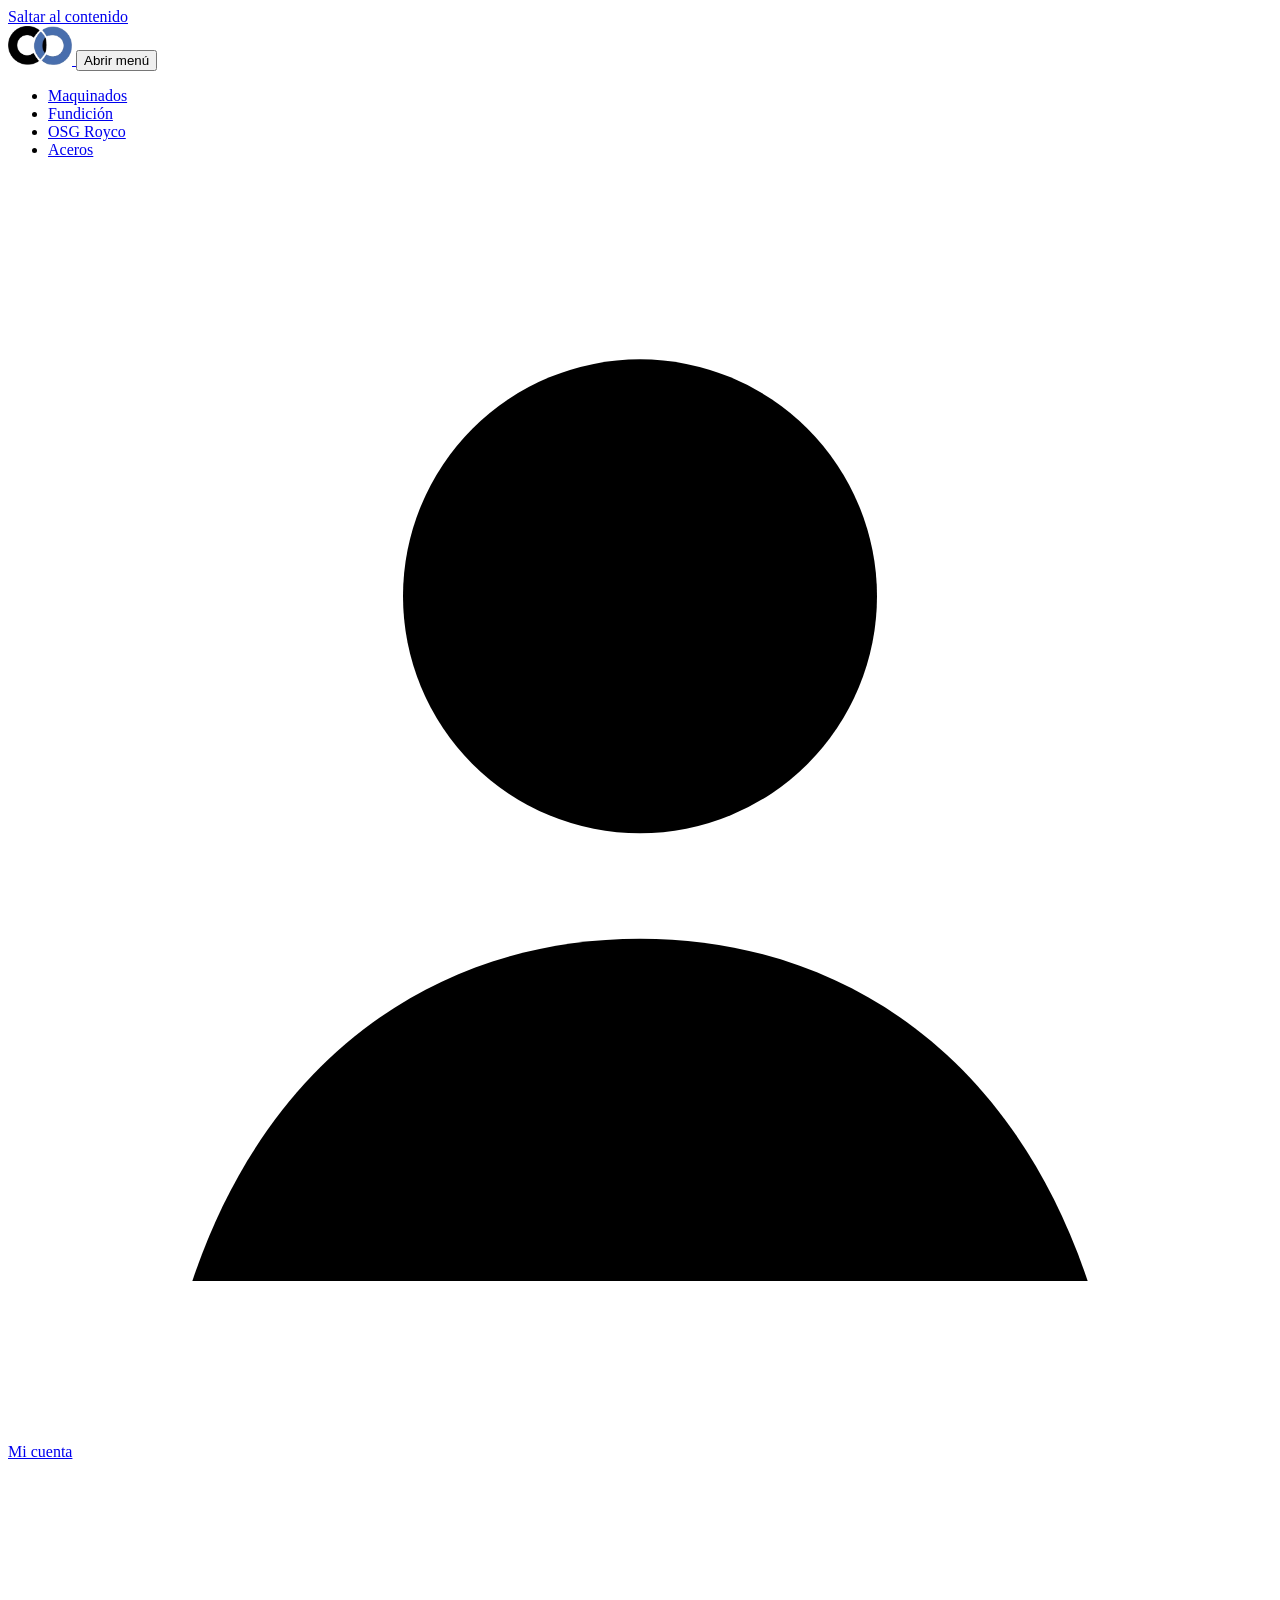
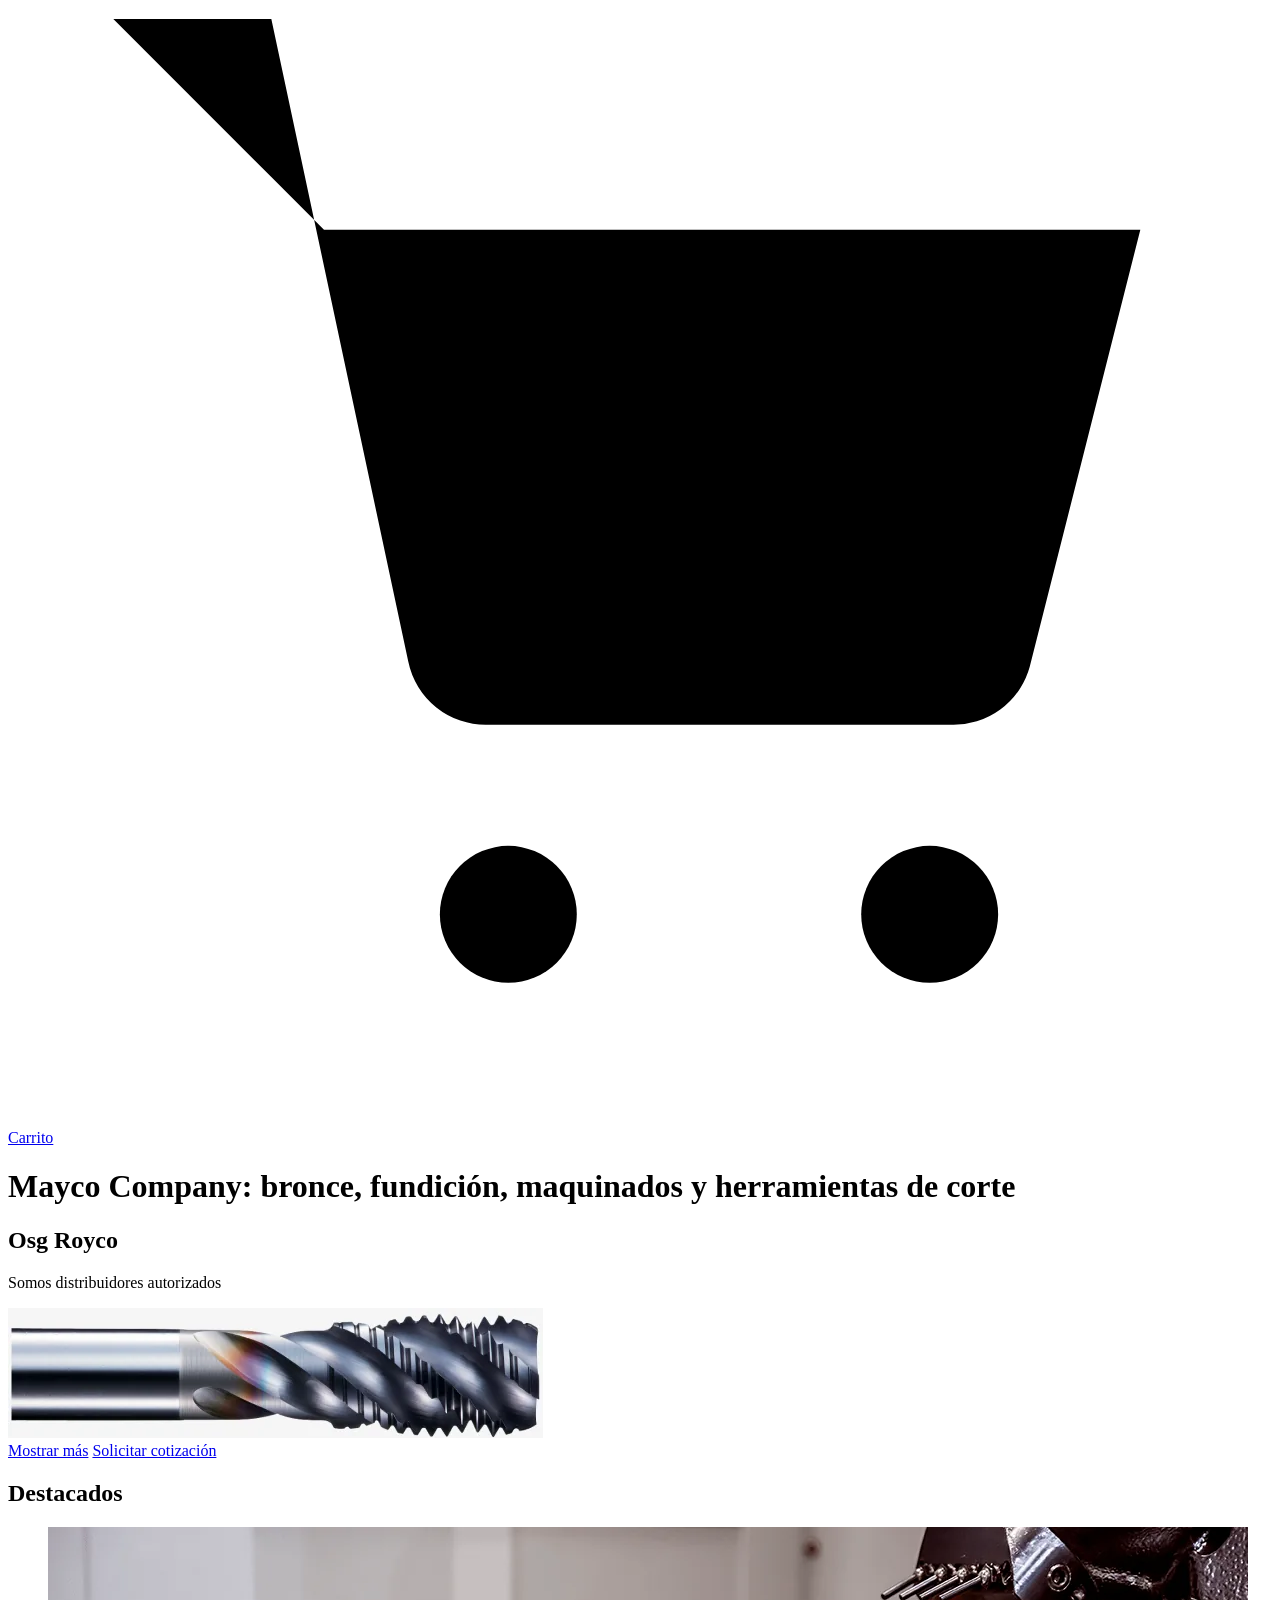
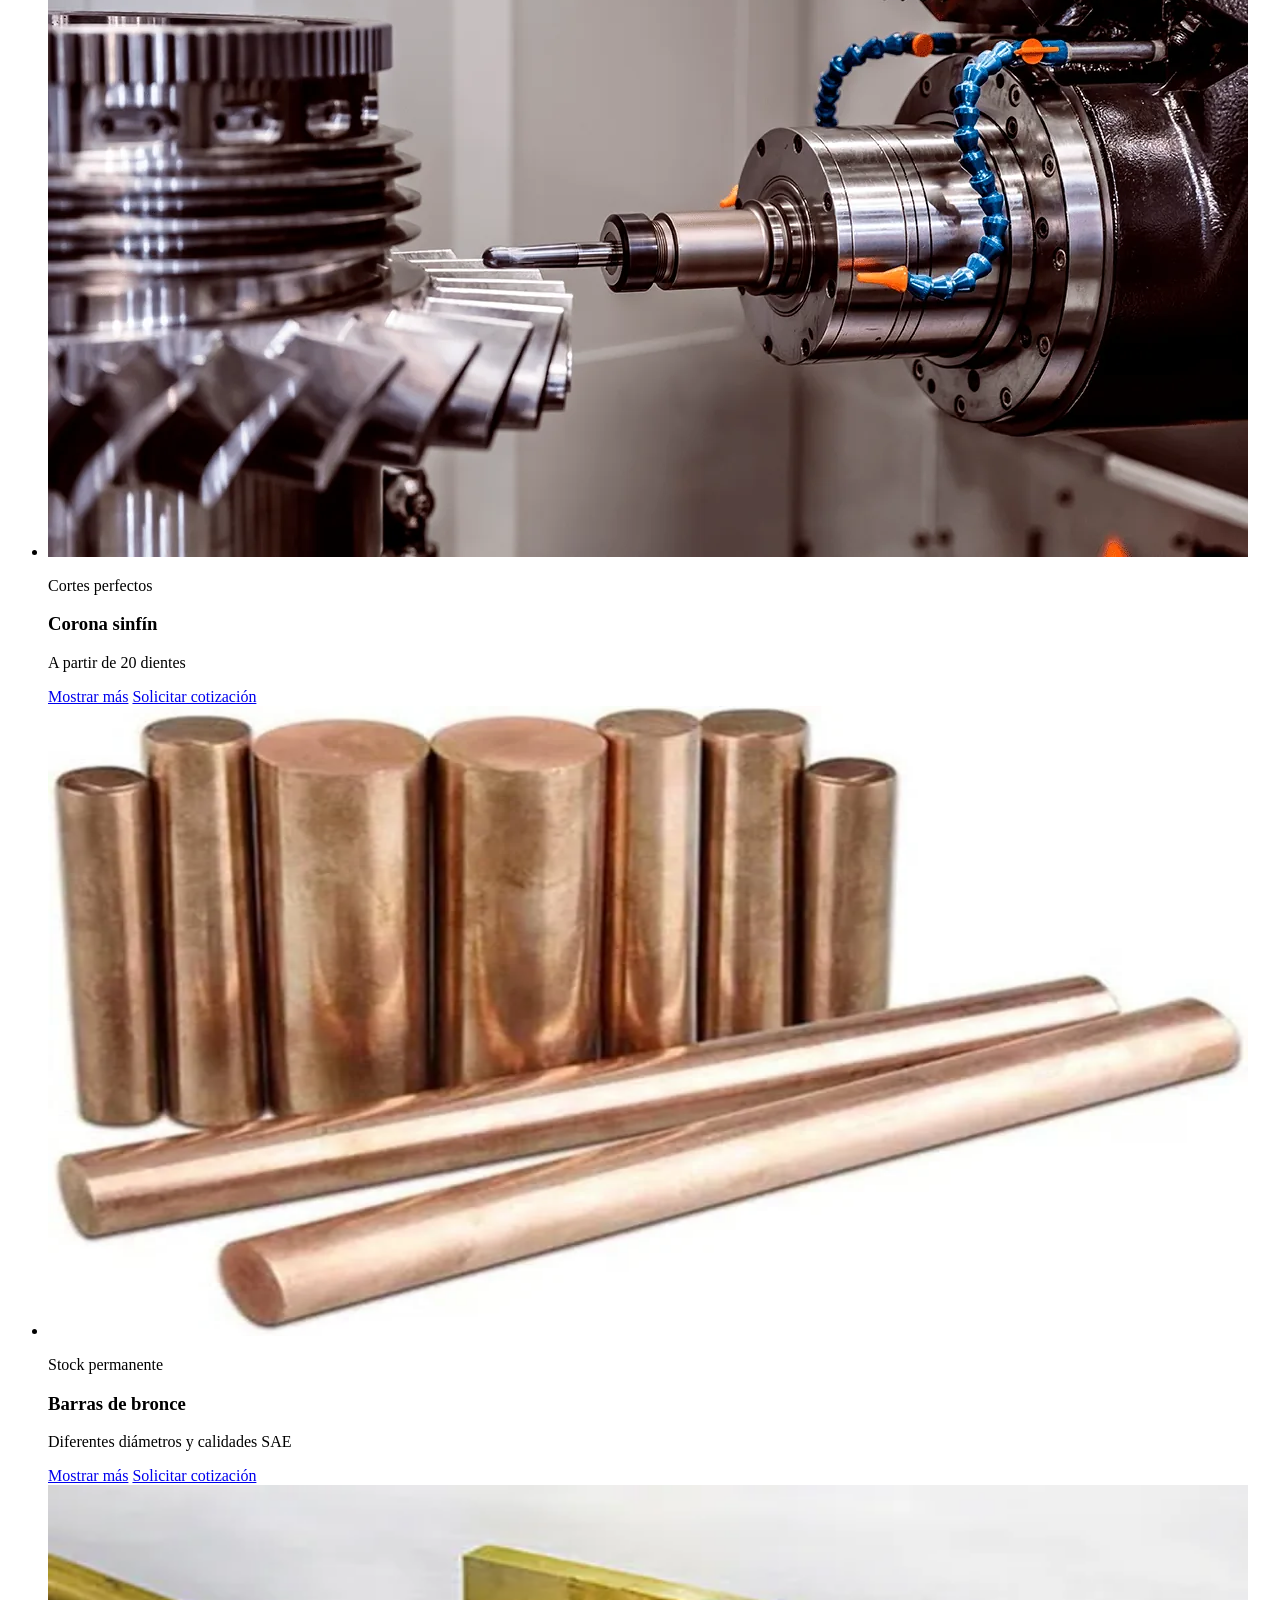
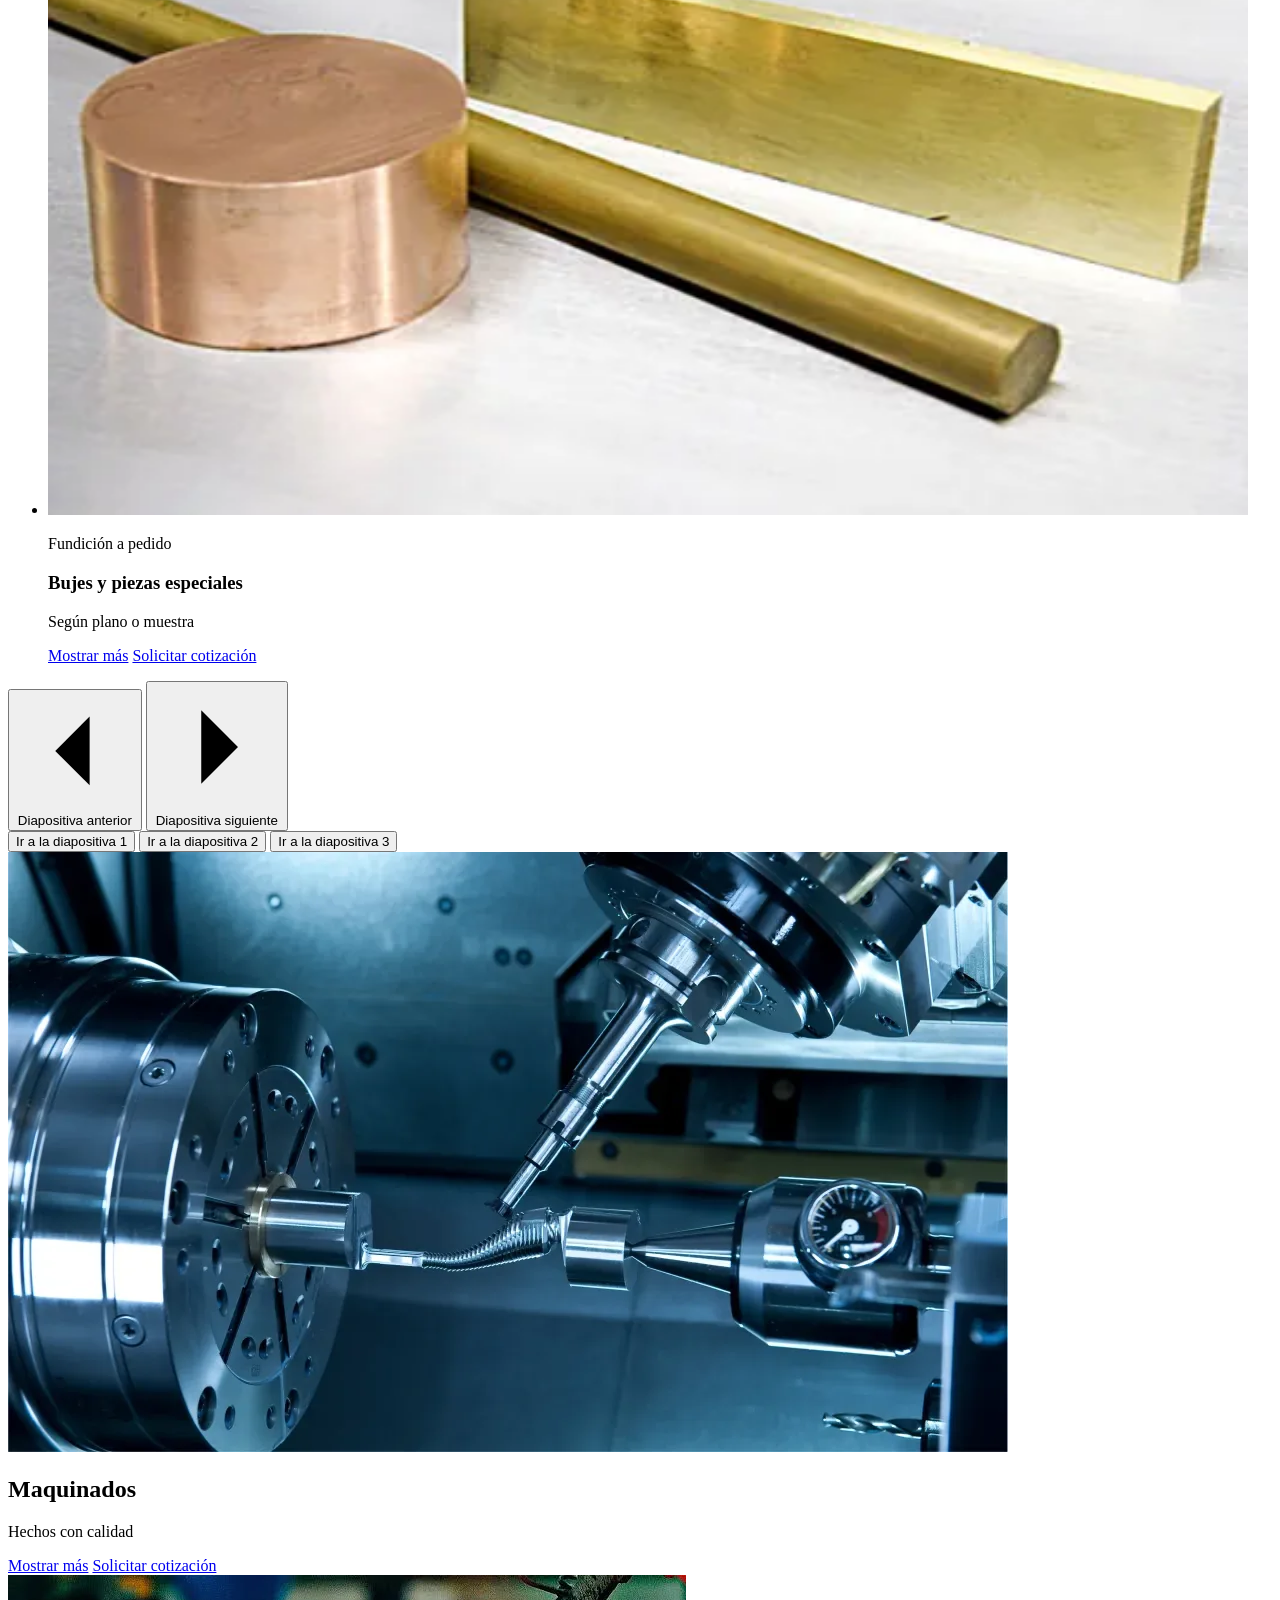
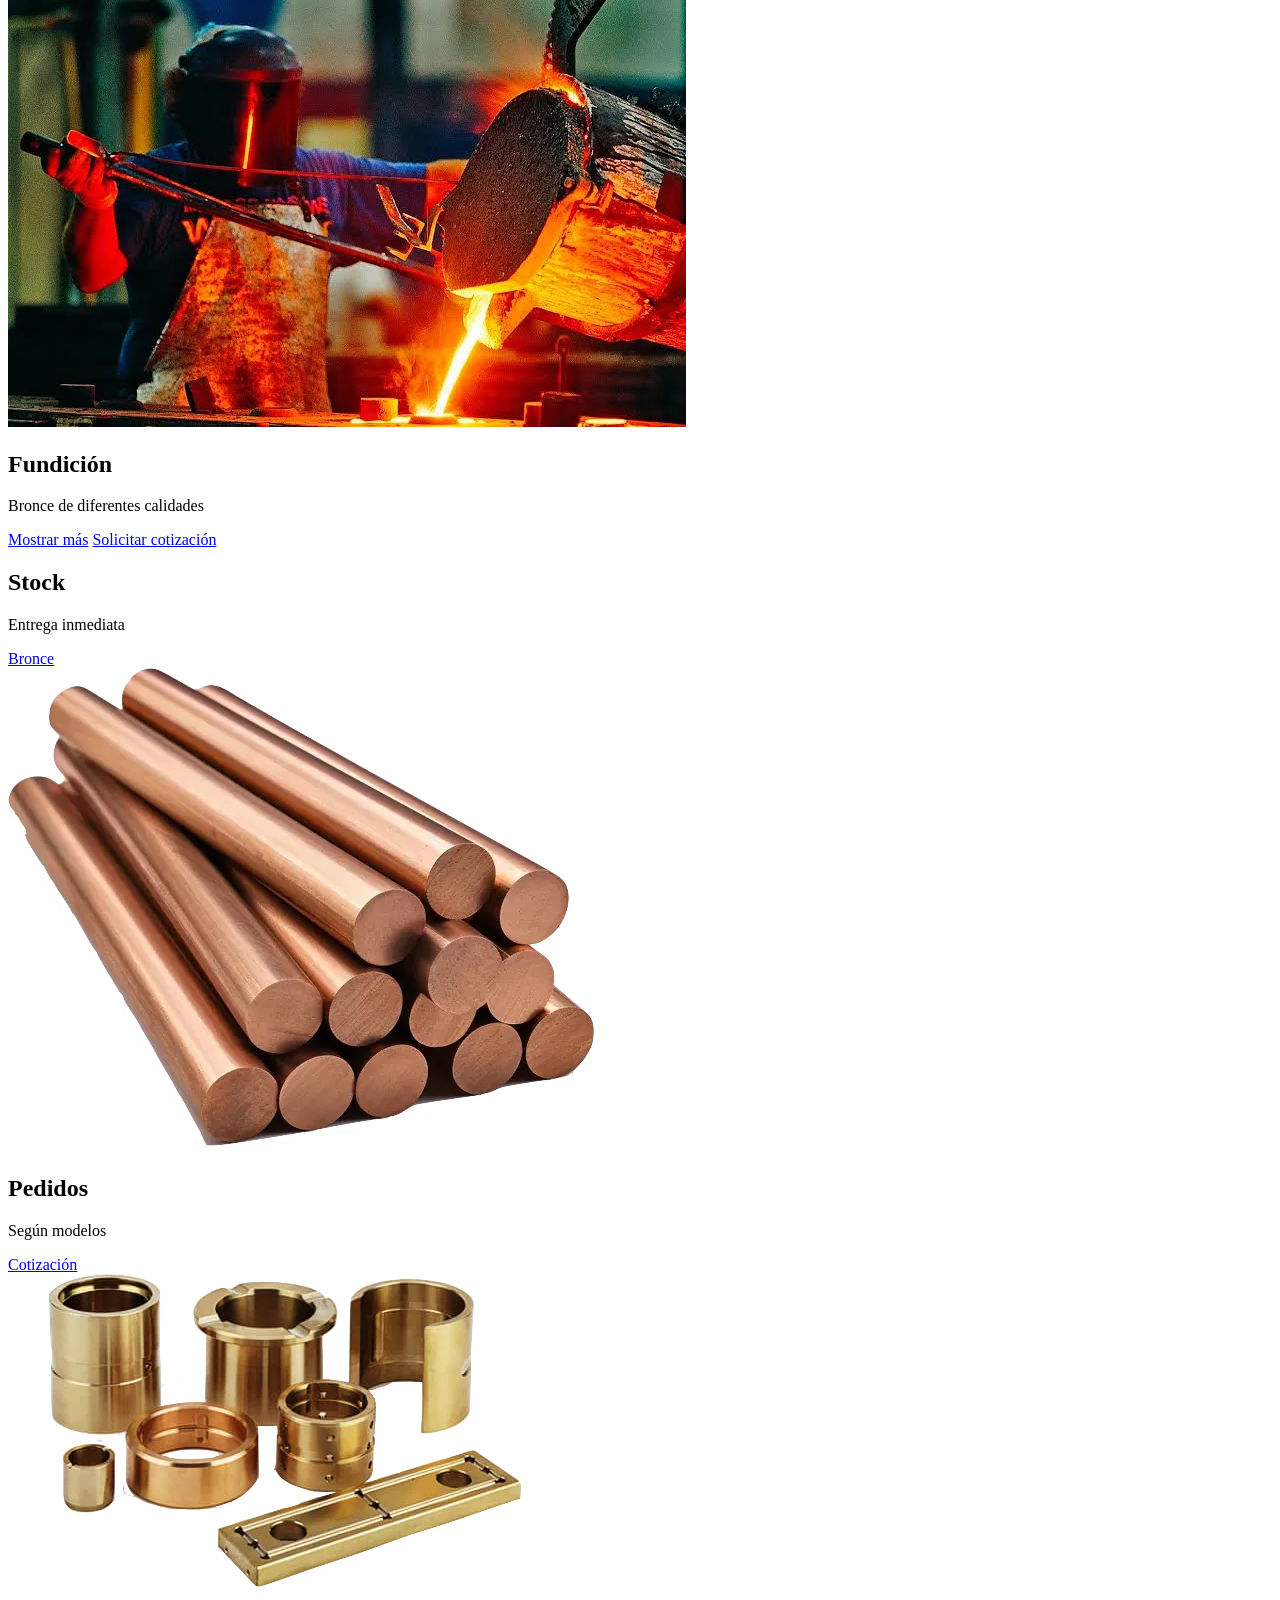
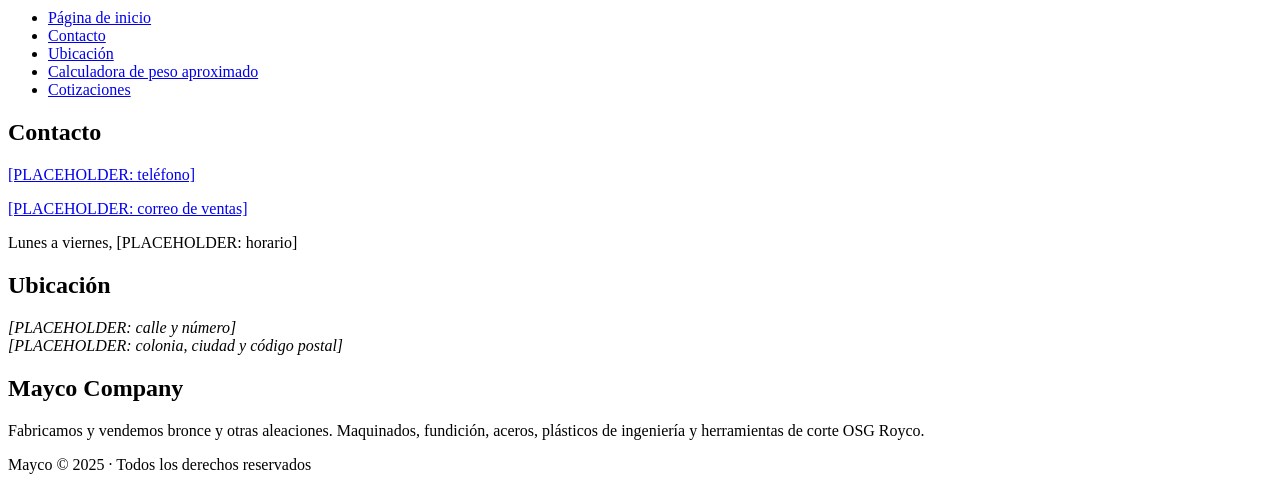
==== index.html @ c5e868a6 "estructura HTML de las 9 páginas e imágenes optimizadas" ====
<!DOCTYPE html>
<html lang="es">
<head>
  <meta charset="UTF-8">
  <meta name="viewport" content="width=device-width, initial-scale=1.0">
  <title>Inicio · Mayco Company</title>
  <meta name="description" content="Mayco Company: fabricación y venta de bronce, fundición, maquinados, aceros, plásticos de ingeniería y herramientas de corte OSG Royco.">
  <link rel="icon" href="assets/img/logo-co.webp" type="image/webp">
  <!-- Tipografías (propuesta D5, pendiente de aprobar): Kumbh Sans y Archivo -->
  <link rel="preconnect" href="https://fonts.googleapis.com">
  <link rel="preconnect" href="https://fonts.gstatic.com" crossorigin>
  <link rel="stylesheet" href="https://fonts.googleapis.com/css2?family=Archivo:wght@400;600;700&amp;family=Kumbh+Sans:wght@400;500;700&amp;display=swap">
  <!-- Estilos del proyecto, siempre en este orden -->
  <link rel="stylesheet" href="css/variables.css">
  <link rel="stylesheet" href="css/base.css">
  <link rel="stylesheet" href="css/layout.css">
  <link rel="stylesheet" href="css/components.css">
  <link rel="stylesheet" href="css/responsive.css">
</head>
<body class="page page--inicio">
  <a class="skip-link" href="#contenido">Saltar al contenido</a>

  <!-- IA: generado · Header común (igual en todas las páginas con navegación) -->
  <header class="site-header">
    <div class="site-header__inner container">
      <a class="site-header__logo" href="index.html">
        <img src="assets/img/logo-co.webp" alt="Mayco Company, ir al inicio" width="64" height="39">
      </a>

      <button class="site-header__toggle" type="button" aria-expanded="false" aria-controls="menu-principal">
        <span class="visually-hidden">Abrir menú</span>
        <span class="site-header__toggle-bar" aria-hidden="true"></span>
        <span class="site-header__toggle-bar" aria-hidden="true"></span>
        <span class="site-header__toggle-bar" aria-hidden="true"></span>
      </button>

      <nav class="site-nav" id="menu-principal" aria-label="Principal">
        <ul class="site-nav__list">
          <li class="site-nav__item"><a class="site-nav__link" href="pages/maquinados.html">Maquinados</a></li>
          <li class="site-nav__item"><a class="site-nav__link" href="pages/fundicion.html">Fundición</a></li>
          <li class="site-nav__item"><a class="site-nav__link" href="pages/osgRoyco.html">OSG Royco</a></li>
          <li class="site-nav__item"><a class="site-nav__link" href="pages/aceros.html">Aceros</a></li>
        </ul>
      </nav>

      <div class="site-header__actions">
        <a class="icon-link" href="pages/user.html">
          <svg class="icon" viewBox="0 0 24 24" aria-hidden="true" focusable="false"><circle cx="12" cy="8" r="4.5"/><path d="M3.5 21c1.4-4.2 4.6-6.5 8.5-6.5s7.1 2.3 8.5 6.5"/></svg>
          <span class="visually-hidden">Mi cuenta</span>
        </a>
        <a class="icon-link icon-link--cart" href="pages/carrito.html">
          <svg class="icon" viewBox="0 0 24 24" aria-hidden="true" focusable="false"><path d="M2 3h3l2.6 12.2a1.5 1.5 0 0 0 1.5 1.2h8.8a1.5 1.5 0 0 0 1.5-1.1L21.5 7H6"/><circle cx="9.5" cy="20" r="1.3"/><circle cx="17.5" cy="20" r="1.3"/></svg>
          <span class="visually-hidden">Carrito</span>
          <span class="cart-count" data-cart-count hidden>0</span>
        </a>
      </div>
    </div>
  </header>

  <main id="contenido">
    <h1 class="visually-hidden">Mayco Company: bronce, fundición, maquinados y herramientas de corte</h1>

    <!-- IA: generado · Sección 1: acceso directo a un producto (OSG Royco) -->
    <section class="hero hero--producto" aria-labelledby="osg-titulo">
      <div class="hero__content container">
        <h2 class="hero__title" id="osg-titulo">Osg Royco</h2>
        <p class="hero__subtitle">Somos distribuidores autorizados</p>
        <!-- PROVISIONAL: imagen recortada de la captura del diseño; sustituir por la foto original del machuelo -->
        <img class="hero__image" src="assets/img/PROVISIONAL-osg-machuelo-horizontal.webp" alt="Machuelo de carburo EXOCARB® VX de OSG" width="535" height="130">
        <div class="button-group">
          <a class="btn btn--secondary" href="pages/osgRoyco.html">Mostrar más</a>
          <a class="btn btn--primary" href="pages/producto.html?id=exocarb-vx">Solicitar cotización</a>
        </div>
      </div>
    </section>

    <!-- IA: generado · Sección 2: carrusel -->
    <section class="carousel" aria-roledescription="carrusel" aria-labelledby="carrusel-titulo">
      <h2 class="visually-hidden" id="carrusel-titulo">Destacados</h2>
      <div class="carousel__inner container">
        <ul class="carousel__track">
          <li class="carousel__slide is-active" aria-roledescription="diapositiva" aria-label="1 de 3">
            <article class="slide">
              <img class="slide__image" src="assets/img/carrusel-corona-sinfin.webp" alt="Corona sinfín maquinada en un centro CNC" width="1200" height="630" decoding="async">
              <div class="slide__content">
                <p class="slide__eyebrow">Cortes perfectos</p>
                <h3 class="slide__title">Corona sinfín</h3>
                <p class="slide__subtitle">A partir de 20 dientes</p>
                <div class="button-group">
                  <a class="btn btn--secondary" href="pages/maquinados.html">Mostrar más</a>
                  <a class="btn btn--primary" href="pages/cotizacion.html">Solicitar cotización</a>
                </div>
              </div>
            </article>
          </li>
          <li class="carousel__slide" aria-roledescription="diapositiva" aria-label="2 de 3">
            <article class="slide">
              <img class="slide__image" src="assets/img/bronce-barras-redondas.webp" alt="Barras redondas de bronce de distintos diámetros" width="1200" height="630" loading="lazy" decoding="async">
              <div class="slide__content">
                <p class="slide__eyebrow">Stock permanente</p>
                <h3 class="slide__title">Barras de bronce</h3>
                <p class="slide__subtitle">Diferentes diámetros y calidades SAE</p>
                <div class="button-group">
                  <a class="btn btn--secondary" href="pages/fundicion.html#calidades">Mostrar más</a>
                  <a class="btn btn--primary" href="pages/cotizacion.html">Solicitar cotización</a>
                </div>
              </div>
            </article>
          </li>
          <li class="carousel__slide" aria-roledescription="diapositiva" aria-label="3 de 3">
            <article class="slide">
              <img class="slide__image" src="assets/img/bronce-barra-y-placa.webp" alt="Barra redonda y placa de bronce" width="1200" height="630" loading="lazy" decoding="async">
              <div class="slide__content">
                <p class="slide__eyebrow">Fundición a pedido</p>
                <h3 class="slide__title">Bujes y piezas especiales</h3>
                <p class="slide__subtitle">Según plano o muestra</p>
                <div class="button-group">
                  <a class="btn btn--secondary" href="pages/fundicion.html">Mostrar más</a>
                  <a class="btn btn--primary" href="pages/cotizacion.html">Solicitar cotización</a>
                </div>
              </div>
            </article>
          </li>
        </ul>
        <button class="carousel__arrow carousel__arrow--prev" type="button">
          <svg class="icon" viewBox="0 0 24 24" aria-hidden="true" focusable="false"><path d="m15 5-7 7 7 7"/></svg>
          <span class="visually-hidden">Diapositiva anterior</span>
        </button>
        <button class="carousel__arrow carousel__arrow--next" type="button">
          <svg class="icon" viewBox="0 0 24 24" aria-hidden="true" focusable="false"><path d="m9 5 7 7-7 7"/></svg>
          <span class="visually-hidden">Diapositiva siguiente</span>
        </button>
        <div class="carousel__dots" role="group" aria-label="Elegir diapositiva">
          <button class="carousel__dot" type="button" aria-current="true"><span class="visually-hidden">Ir a la diapositiva 1</span></button>
          <button class="carousel__dot" type="button"><span class="visually-hidden">Ir a la diapositiva 2</span></button>
          <button class="carousel__dot" type="button"><span class="visually-hidden">Ir a la diapositiva 3</span></button>
        </div>
      </div>
    </section>

    <!-- IA: generado · Sección 3: servicios a pantalla completa -->
    <section class="feature" aria-labelledby="maquinados-titulo">
      <img class="feature__bg" src="assets/img/hero-maquinados.webp" alt="" width="1000" height="600" loading="lazy" decoding="async">
      <div class="feature__content container">
        <h2 class="feature__title" id="maquinados-titulo">Maquinados</h2>
        <p class="feature__subtitle">Hechos con calidad</p>
        <div class="button-group">
          <a class="btn btn--secondary" href="pages/maquinados.html">Mostrar más</a>
          <a class="btn btn--primary" href="pages/cotizacion.html">Solicitar cotización</a>
        </div>
      </div>
    </section>

    <section class="feature" aria-labelledby="fundicion-titulo">
      <img class="feature__bg" src="assets/img/hero-fundicion.webp" alt="" width="678" height="452" loading="lazy" decoding="async">
      <div class="feature__content container">
        <h2 class="feature__title" id="fundicion-titulo">Fundición</h2>
        <p class="feature__subtitle">Bronce de diferentes calidades</p>
        <div class="button-group">
          <a class="btn btn--secondary" href="pages/fundicion.html">Mostrar más</a>
          <a class="btn btn--primary" href="pages/cotizacion.html">Solicitar cotización</a>
        </div>
      </div>
    </section>

    <!-- IA: generado · Sección 4: tarjetas -->
    <section class="promo" aria-label="Stock y pedidos">
      <div class="promo__grid container">
        <article class="promo-card">
          <div class="promo-card__text">
            <h2 class="promo-card__title">Stock</h2>
            <p class="promo-card__subtitle">Entrega inmediata</p>
            <a class="btn btn--primary" href="pages/fundicion.html#calidades">Bronce</a>
          </div>
          <img class="promo-card__image" src="assets/img/stock-barras-bronce.webp" alt="Barras redondas de bronce apiladas" width="586" height="483" loading="lazy" decoding="async">
        </article>
        <article class="promo-card">
          <div class="promo-card__text">
            <h2 class="promo-card__title">Pedidos</h2>
            <p class="promo-card__subtitle">Según modelos</p>
            <a class="btn btn--primary" href="pages/cotizacion.html">Cotización</a>
          </div>
          <img class="promo-card__image" src="assets/img/pedidos-bujes-modelos.webp" alt="Bujes y placa de bronce fabricados según modelo" width="514" height="315" loading="lazy" decoding="async">
        </article>
      </div>
    </section>
  </main>

  <!-- IA: generado · Footer común (igual en todas las páginas) -->
  <footer class="site-footer">
    <div class="site-footer__inner container">
      <nav class="site-footer__nav" aria-label="Pie de página">
        <ul class="site-footer__links">
          <li><a href="index.html">Página de inicio</a></li>
          <li><a href="#contacto">Contacto</a></li>
          <li><a href="#ubicacion">Ubicación</a></li>
          <li><a href="pages/fundicion.html#calculadora">Calculadora de peso aproximado</a></li>
          <li><a href="pages/cotizacion.html">Cotizaciones</a></li>
        </ul>
      </nav>

      <div class="site-footer__info">
        <section class="site-footer__block" id="contacto" aria-labelledby="footer-contacto">
          <h2 class="site-footer__title" id="footer-contacto">Contacto</h2>
          <!-- PLACEHOLDER: sustituir teléfono y correo por los reales -->
          <p><a href="tel:+520000000000">[PLACEHOLDER: teléfono]</a></p>
          <p><a href="mailto:ventas@ejemplo.com">[PLACEHOLDER: correo de ventas]</a></p>
          <p>Lunes a viernes, [PLACEHOLDER: horario]</p>
        </section>
        <section class="site-footer__block" id="ubicacion" aria-labelledby="footer-ubicacion">
          <h2 class="site-footer__title" id="footer-ubicacion">Ubicación</h2>
          <address>[PLACEHOLDER: calle y número]<br>[PLACEHOLDER: colonia, ciudad y código postal]</address>
        </section>
        <section class="site-footer__block" aria-labelledby="footer-empresa">
          <h2 class="site-footer__title" id="footer-empresa">Mayco Company</h2>
          <p>Fabricamos y vendemos bronce y otras aleaciones. Maquinados, fundición, aceros, plásticos de ingeniería y herramientas de corte OSG Royco.</p>
        </section>
      </div>

      <p class="site-footer__copy">Mayco © 2025 · Todos los derechos reservados</p>
    </div>
  </footer>
</body>
</html>
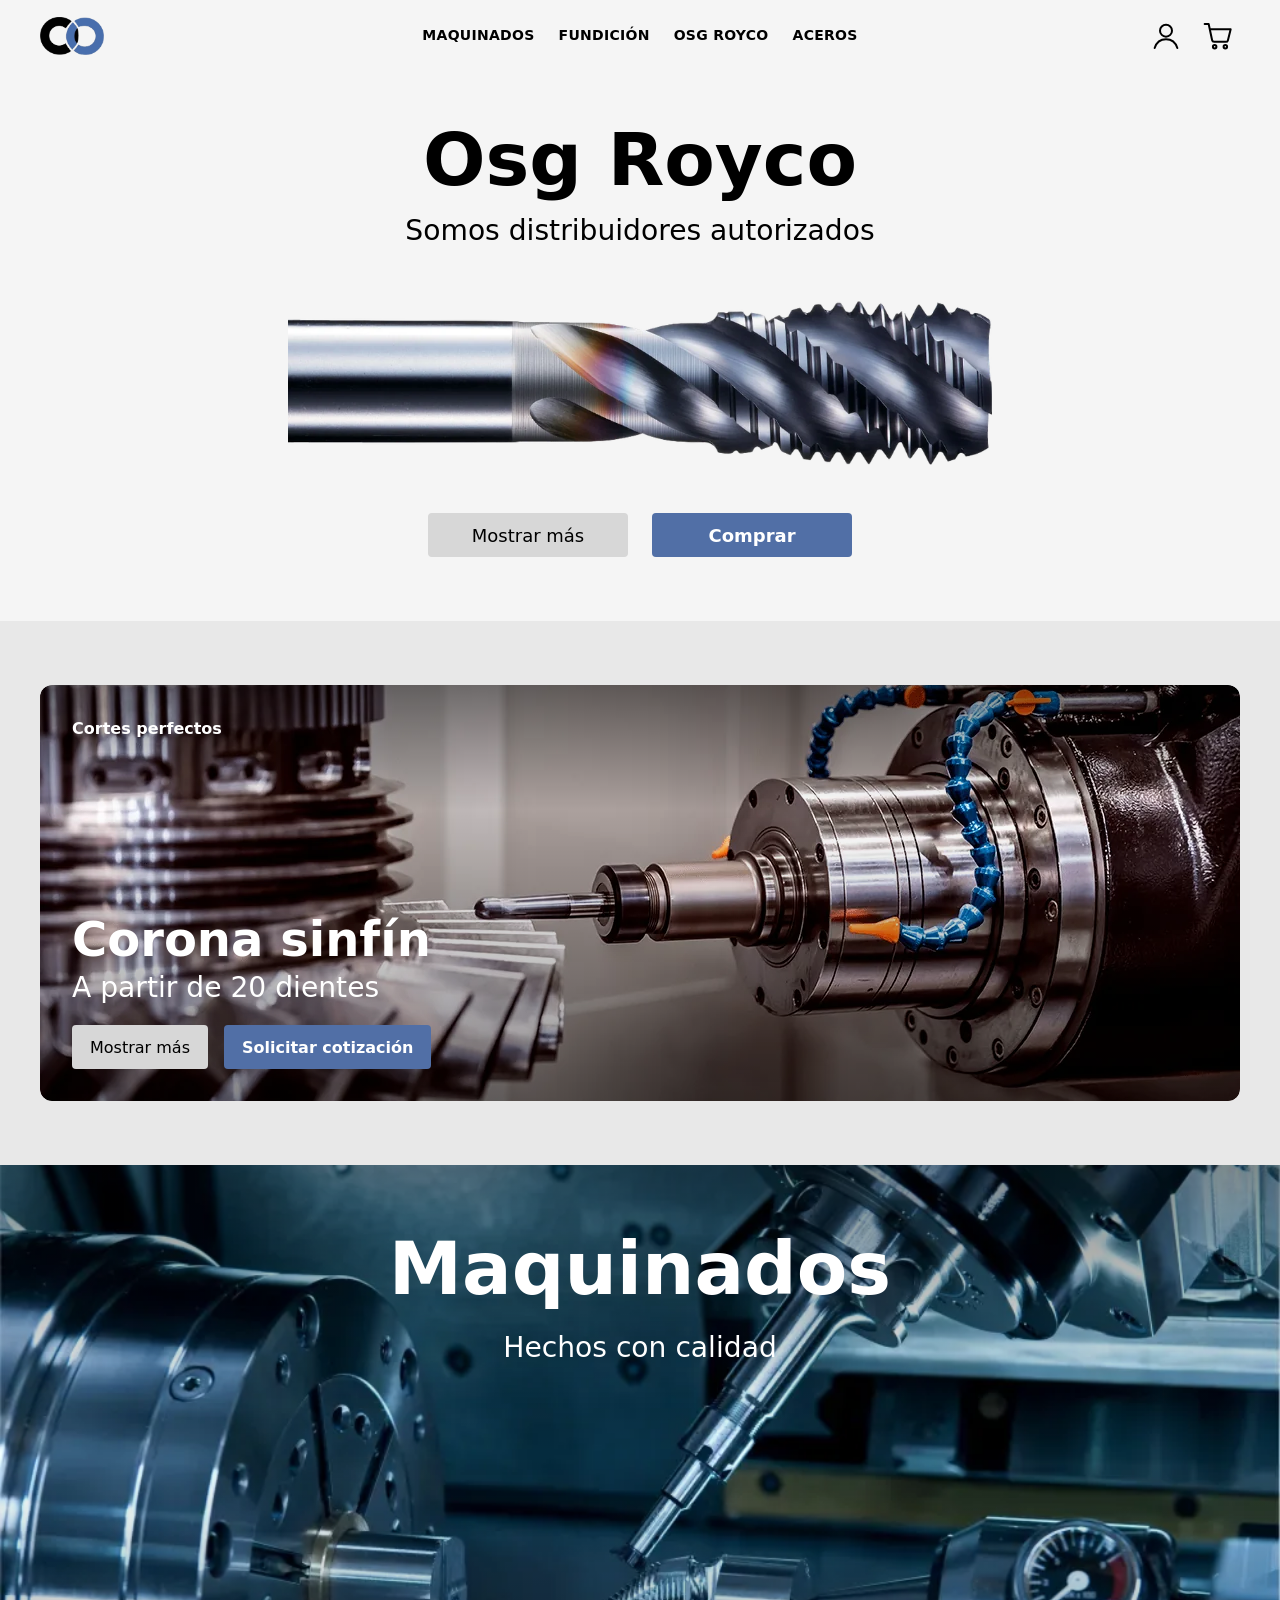
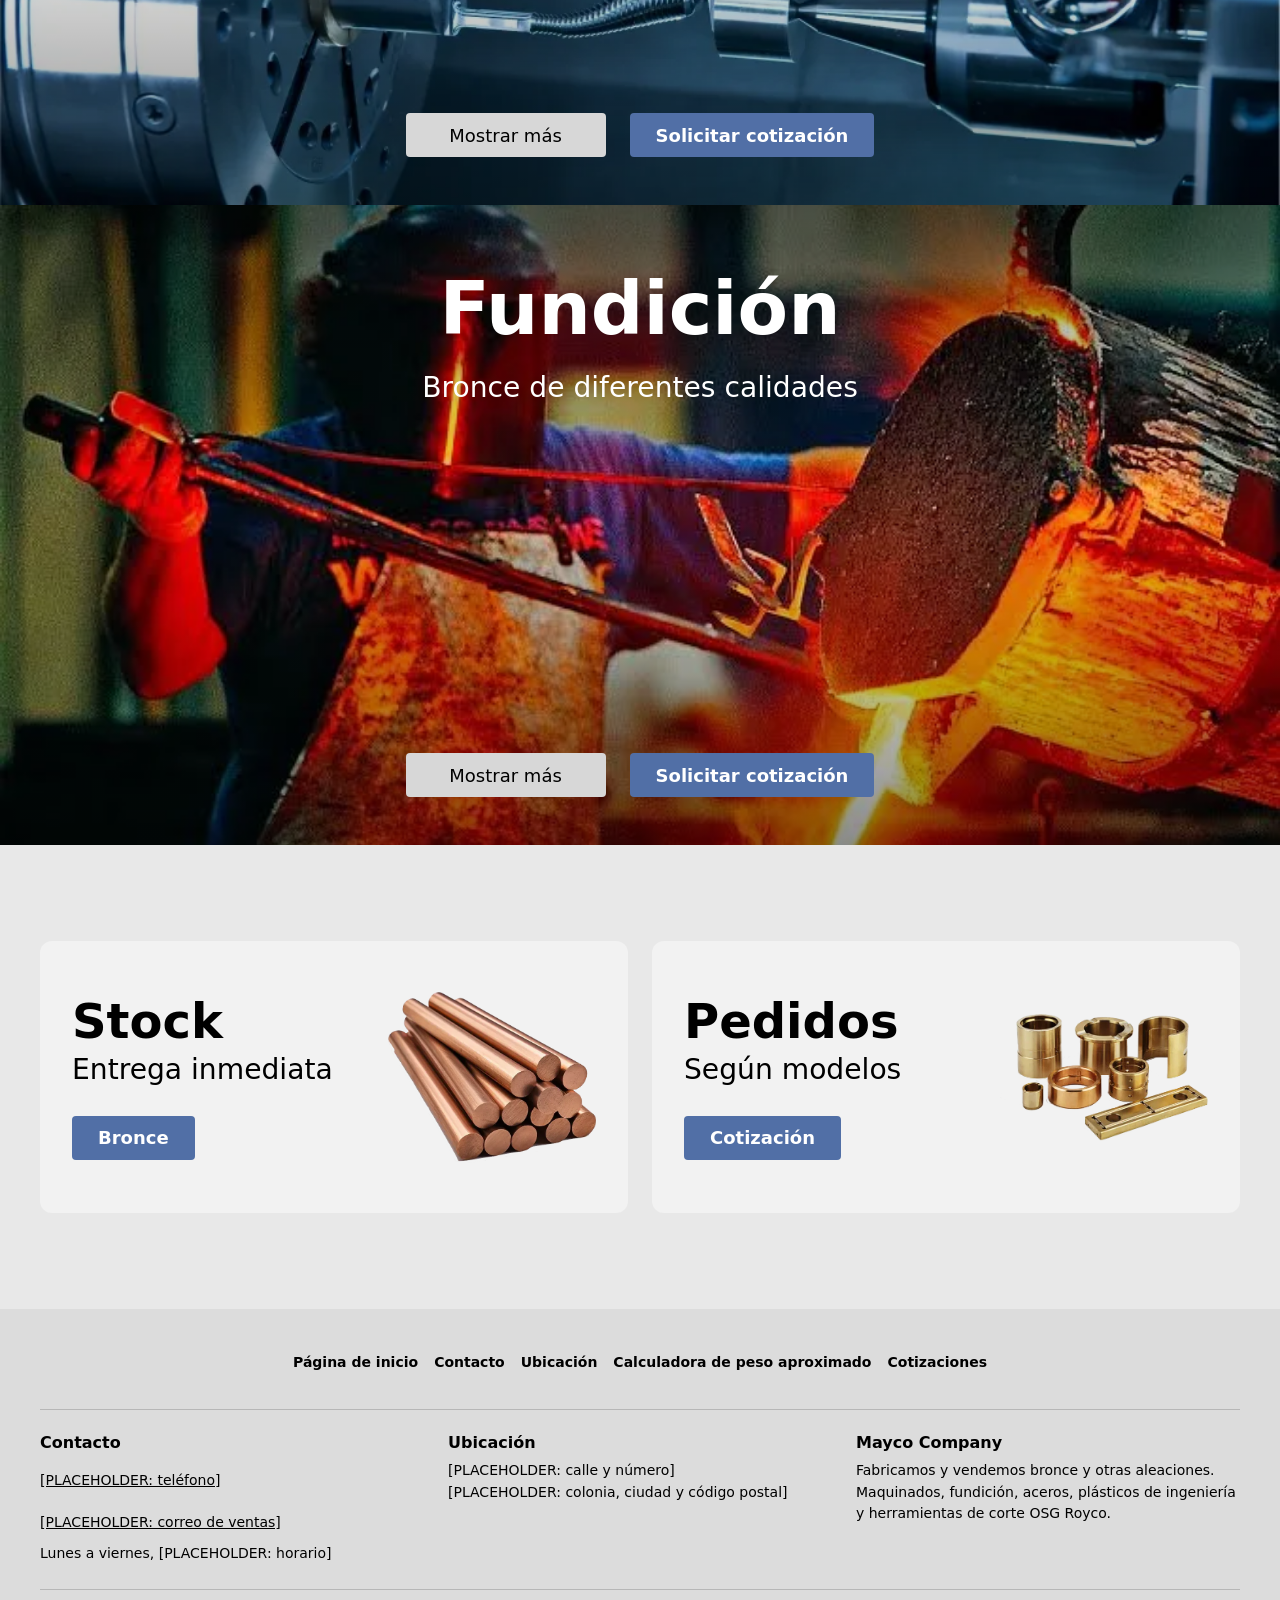
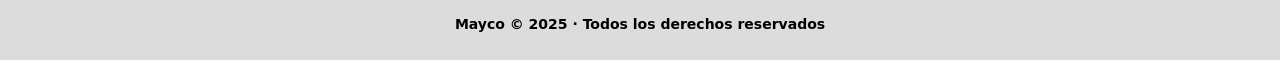
==== commit d3f9cc47: "estilos CSS con tokens, componentes y versión móvil" ====
--- a/index.html
+++ b/index.html
@@ -65,11 +65,10 @@
       <div class="hero__content container">
         <h2 class="hero__title" id="osg-titulo">Osg Royco</h2>
         <p class="hero__subtitle">Somos distribuidores autorizados</p>
-        <!-- PROVISIONAL: imagen recortada de la captura del diseño; sustituir por la foto original del machuelo -->
-        <img class="hero__image" src="assets/img/PROVISIONAL-osg-machuelo-horizontal.webp" alt="Machuelo de carburo EXOCARB® VX de OSG" width="535" height="130">
+        <img class="hero__image" src="assets/img/osg-machuelo-horizontal.webp" alt="Machuelo de carburo EXOCARB® VX de OSG" width="1000" height="234">
         <div class="button-group">
-          <a class="btn btn--secondary" href="pages/osgRoyco.html">Mostrar más</a>
-          <a class="btn btn--primary" href="pages/producto.html?id=exocarb-vx">Solicitar cotización</a>
+          <a class="btn btn--secondary" href="pages/producto.html?id=exocarb-vx">Mostrar más</a>
+          <a class="btn btn--primary" href="pages/producto.html?id=exocarb-vx&amp;paso=2">Comprar</a>
         </div>
       </div>
     </section>
--- a/css/variables.css
+++ b/css/variables.css
@@ -0,0 +1,94 @@
+/* ==========================================================================
+   variables.css
+   Design tokens del proyecto. Es el ÚNICO archivo donde se escriben colores,
+   fuentes, tamaños, espaciados y radios. El resto de hojas usa var(--…).
+   Valores medidos en las capturas de docs/diseno/ (Fase 0).
+   ========================================================================== */
+
+:root {
+  /* ------------------------------------------------------------------
+     Colores
+     ------------------------------------------------------------------ */
+  --color-primario: #516fa6;          /* Botón principal, panel del login */
+  --color-primario-hover: #415a88;    /* Hover del botón principal (propuesta) */
+  --color-texto: #000000;             /* Texto y titulares */
+  --color-texto-suave: #4d4d4d;       /* Ayudas, notas y referencias */
+  --color-texto-invertido: #ffffff;   /* Texto sobre foto o sobre azul */
+  --color-fondo: #f5f5f5;             /* Fondo general */
+  --color-superficie: #f2f2f2;        /* Tarjetas y opciones SAE */
+  --color-seccion: #e8e8e8;           /* Fondo de zonas (carrusel, tarjetas) */
+  --color-caja: #e6e6e6;              /* Caja de opciones de la cotización */
+  --color-btn-secundario: #d7d7d7;    /* Botón «Mostrar más» */
+  --color-btn-secundario-hover: #c4c4c4;
+  --color-input: #dbdbdb;             /* Campos del login y signup */
+  --color-footer: #dcdcdc;            /* Footer */
+  --color-deshabilitado: #cecece;     /* Botones inactivos */
+  --color-indicador: #7b7b7b;         /* Puntos del carrusel y de los pasos */
+  --color-borde: #b7b7b7;             /* Borde de la tarjeta de producto */
+  --color-blanco: #ffffff;            /* Fondos blancos (ilustración del login) */
+  --color-error: #b3261e;             /* Mensajes de error (propuesta) */
+  --color-foco: #1f3a6b;              /* Anillo de foco del teclado (propuesta) */
+  --color-velo: rgb(0 0 0 / 0.45);    /* Velo sobre las fotos para leer el texto */
+  --color-hover-oscuro: rgb(0 0 0 / 0.06);      /* Hover sobre fondo claro */
+  --color-hover-claro: rgb(255 255 255 / 0.5);  /* Hover dentro de la caja de opciones */
+
+  /* ------------------------------------------------------------------
+     Tipografía (D5: pendiente de aprobar al verla)
+     ------------------------------------------------------------------ */
+  --font-titulos: "Kumbh Sans", "Segoe UI", system-ui, sans-serif;
+  --font-ui: "Archivo", "Segoe UI", system-ui, sans-serif;
+
+  --fs-hero: clamp(2.5rem, 4.5vw + 1rem, 5.5rem);      /* «Osg Royco», «Maquinados» */
+  --fs-titulo: clamp(2rem, 2.5vw + 1rem, 3.5rem);      /* «¿Qué tipo», «Stock» */
+  --fs-subtitulo: clamp(1.25rem, 1.2vw + 0.8rem, 2rem);/* «Somos distribuidores…» */
+  --fs-h3: clamp(1.25rem, 0.6vw + 1rem, 1.5rem);
+  --fs-grande: 1.125rem;
+  --fs-cuerpo: 1rem;
+  --fs-pequeno: 0.875rem;
+  --fs-mini: 0.75rem;
+
+  --fw-regular: 400;
+  --fw-medio: 500;
+  --fw-semi: 600;
+  --fw-bold: 700;
+
+  --lh-titulo: 1.1;
+  --lh-cuerpo: 1.55;
+
+  /* ------------------------------------------------------------------
+     Espaciado (escala de 8 px)
+     ------------------------------------------------------------------ */
+  --espacio-1: 0.5rem;   /*  8 px */
+  --espacio-2: 1rem;     /* 16 px */
+  --espacio-3: 1.5rem;   /* 24 px */
+  --espacio-4: 2rem;     /* 32 px */
+  --espacio-5: 3rem;     /* 48 px */
+  --espacio-6: 4rem;     /* 64 px */
+  --espacio-7: 6rem;     /* 96 px */
+
+  /* ------------------------------------------------------------------
+     Radios
+     ------------------------------------------------------------------ */
+  --radio-boton: 4px;
+  --radio-input: 8px;
+  --radio-tarjeta: 12px;
+  --radio-circulo: 50%;
+  --radio-pildora: 999px;
+
+  /* ------------------------------------------------------------------
+     Layout
+     Breakpoints (solo referencia: las custom properties no funcionan
+     dentro de @media): 768px tablet · 1024px escritorio · 1440px diseño
+     ------------------------------------------------------------------ */
+  --ancho-max: 1200px;
+  --ancho-texto: 60ch;
+  --margen-lateral: clamp(1rem, 4vw, 2rem);
+  --header-alto: 4.5rem;
+  --tactil-min: 44px;   /* Área táctil mínima */
+
+  /* ------------------------------------------------------------------
+     Efectos
+     ------------------------------------------------------------------ */
+  --sombra-tarjeta: 0 2px 8px rgb(0 0 0 / 0.08);
+  --transicion: 180ms ease;
+}
--- a/css/base.css
+++ b/css/base.css
@@ -0,0 +1,173 @@
+/* ==========================================================================
+   base.css
+   Reset mínimo y estilos de los elementos HTML sin clase.
+   ========================================================================== */
+
+/* ==========================================================
+   RESET
+   ========================================================== */
+*,
+*::before,
+*::after {
+  box-sizing: border-box;
+}
+
+body,
+h1, h2, h3, h4,
+p,
+figure,
+blockquote,
+dl, dd {
+  margin: 0;
+}
+
+ul[class],
+ol[class] {
+  margin: 0;
+  padding: 0;
+  list-style: none;
+}
+
+/* ==========================================================
+   DOCUMENTO
+   ========================================================== */
+html {
+  scroll-behavior: smooth;
+  -webkit-text-size-adjust: 100%;
+  text-size-adjust: 100%;
+}
+
+body {
+  min-height: 100vh;
+  font-family: var(--font-titulos);
+  font-size: var(--fs-cuerpo);
+  line-height: var(--lh-cuerpo);
+  color: var(--color-texto);
+  background-color: var(--color-fondo);
+  overflow-wrap: break-word;
+}
+
+/* Las anclas no quedan tapadas por el header fijo */
+[id] {
+  scroll-margin-top: calc(var(--header-alto) + var(--espacio-2));
+}
+
+/* El atributo hidden siempre oculta (los componentes no lo pisan) */
+[hidden] {
+  display: none;
+}
+
+/* ==========================================================
+   TIPOGRAFÍA
+   ========================================================== */
+h1, h2, h3, h4 {
+  font-family: var(--font-titulos);
+  font-weight: var(--fw-bold);
+  line-height: var(--lh-titulo);
+  text-wrap: balance;
+}
+
+a {
+  color: inherit;
+}
+
+strong {
+  font-weight: var(--fw-bold);
+}
+
+address {
+  font-style: normal;
+}
+
+abbr[title] {
+  text-decoration: none;
+}
+
+/* ==========================================================
+   MEDIOS
+   ========================================================== */
+img,
+svg {
+  display: block;
+  max-width: 100%;
+}
+
+img {
+  height: auto;
+}
+
+/* ==========================================================
+   FORMULARIOS Y TABLAS
+   ========================================================== */
+button,
+input,
+select,
+textarea {
+  font: inherit;
+  color: inherit;
+}
+
+button {
+  cursor: pointer;
+}
+
+fieldset {
+  min-width: 0;   /* Evita que un fieldset desborde en móvil */
+  margin: 0;
+  padding: 0;
+  border: 0;
+}
+
+table {
+  width: 100%;
+  border-collapse: collapse;
+}
+
+hr {
+  border: 0;
+  border-top: 1px solid currentColor;
+}
+
+/* ==========================================================
+   FOCO DEL TECLADO
+   ========================================================== */
+:focus-visible {
+  outline: 3px solid var(--color-foco);
+  outline-offset: 3px;
+}
+
+/* ==========================================================
+   UTILIDADES DE ACCESIBILIDAD
+   ========================================================== */
+
+/* Oculta visualmente pero lo leen los lectores de pantalla */
+.visually-hidden {
+  position: absolute;
+  width: 1px;
+  height: 1px;
+  margin: -1px;
+  padding: 0;
+  overflow: hidden;
+  clip: rect(0 0 0 0);
+  white-space: nowrap;
+  border: 0;
+}
+
+/* Enlace «Saltar al contenido»: aparece al recibir el foco */
+.skip-link {
+  position: absolute;
+  top: var(--espacio-1);
+  left: var(--espacio-1);
+  z-index: 200;
+  padding: var(--espacio-1) var(--espacio-2);
+  font-weight: var(--fw-bold);
+  color: var(--color-texto-invertido);
+  background-color: var(--color-primario);
+  border-radius: var(--radio-boton);
+  transform: translateY(-200%);
+  transition: transform var(--transicion);
+}
+
+.skip-link:focus {
+  transform: translateY(0);
+}
--- a/css/layout.css
+++ b/css/layout.css
@@ -0,0 +1,284 @@
+/* ==========================================================================
+   layout.css
+   Estructura general: contenedor, header, navegación, footer y secciones.
+   Mobile-first: aquí están los estilos de móvil; los cambios para pantallas
+   mayores están en responsive.css.
+   ========================================================================== */
+
+/* ==========================================================
+   CONTENEDOR
+   ========================================================== */
+.container {
+  width: min(100% - 2 * var(--margen-lateral), var(--ancho-max));
+  margin-inline: auto;
+}
+
+/* ==========================================================
+   HEADER
+   ========================================================== */
+.site-header {
+  position: sticky;
+  top: 0;
+  z-index: 100;
+  background-color: var(--color-fondo);
+}
+
+.site-header__inner {
+  position: relative;
+  display: flex;
+  flex-wrap: wrap;
+  align-items: center;
+  gap: var(--espacio-1) var(--espacio-2);
+  min-height: var(--header-alto);
+}
+
+.site-header__logo {
+  display: inline-flex;
+  align-items: center;
+  min-height: var(--tactil-min);
+}
+
+.site-header__logo img {
+  width: 3.5rem;
+}
+
+.site-header__actions {
+  display: flex;
+  align-items: center;
+  gap: var(--espacio-1);
+  margin-left: auto;
+}
+
+/* Botón hamburguesa: solo existe cuando hay JavaScript (clase .js en <html>) */
+.site-header__toggle {
+  display: none;
+  flex-direction: column;
+  justify-content: center;
+  gap: 5px;
+  width: var(--tactil-min);
+  height: var(--tactil-min);
+  padding: 10px;
+  background: none;
+  border: 0;
+  border-radius: var(--radio-boton);
+}
+
+.js .site-header__toggle {
+  display: inline-flex;
+}
+
+.site-header__toggle-bar {
+  display: block;
+  width: 100%;
+  height: 2px;
+  background-color: currentColor;
+  border-radius: 2px;
+  transition: transform var(--transicion), opacity var(--transicion);
+}
+
+/* Barras en forma de X cuando el menú está abierto */
+.site-header__toggle[aria-expanded="true"] .site-header__toggle-bar:nth-child(2) {
+  transform: translateY(7px) rotate(45deg);
+}
+
+.site-header__toggle[aria-expanded="true"] .site-header__toggle-bar:nth-child(3) {
+  opacity: 0;
+}
+
+.site-header__toggle[aria-expanded="true"] .site-header__toggle-bar:nth-child(4) {
+  transform: translateY(-7px) rotate(-45deg);
+}
+
+/* Variante: header transparente sobre la foto del hero (Maquinados, Fundición) */
+.site-header--overlay {
+  position: absolute;
+  inset-inline: 0;
+  color: var(--color-texto-invertido);
+  background-color: transparent;
+}
+
+/* Variante: header simplificado de los flujos (logo + título) */
+.site-header--simple .site-header__logo img {
+  width: auto;
+  height: 2.5rem;
+}
+
+.site-header__label {
+  margin-left: auto;
+  font-size: var(--fs-h3);
+  font-weight: var(--fw-bold);
+}
+
+/* ==========================================================
+   NAVEGACIÓN PRINCIPAL
+   Sin JS se ve siempre (en móvil, debajo del logo).
+   Con JS, en móvil es un panel desplegable.
+   ========================================================== */
+.site-nav {
+  order: 3;
+  width: 100%;
+}
+
+.js .site-nav {
+  position: absolute;
+  top: 100%;
+  inset-inline: calc(-1 * var(--margen-lateral));
+  display: none;
+  padding: var(--espacio-2) var(--margen-lateral) var(--espacio-3);
+  color: var(--color-texto);
+  background-color: var(--color-fondo);
+  box-shadow: var(--sombra-tarjeta);
+}
+
+.js .site-nav.is-open {
+  display: block;
+}
+
+.site-nav__list {
+  display: flex;
+  flex-wrap: wrap;
+  gap: 0 var(--espacio-2);
+}
+
+.js .site-nav__list {
+  flex-direction: column;
+}
+
+.site-nav__link {
+  display: flex;
+  align-items: center;
+  min-height: var(--tactil-min);
+  font-family: var(--font-ui);
+  font-size: var(--fs-pequeno);
+  font-weight: var(--fw-bold);
+  text-decoration: none;
+  text-transform: uppercase;
+  letter-spacing: 0.02em;
+}
+
+.site-nav__link:hover,
+.site-nav__link[aria-current="page"] {
+  text-decoration: underline;
+  text-decoration-thickness: 2px;
+  text-underline-offset: 6px;
+}
+
+/* ==========================================================
+   FOOTER
+   ========================================================== */
+.site-footer {
+  padding-block: var(--espacio-4) var(--espacio-3);
+  font-size: var(--fs-pequeno);
+  background-color: var(--color-footer);
+}
+
+.site-footer__links {
+  display: flex;
+  flex-direction: column;
+  align-items: center;
+  gap: 0 var(--espacio-2);
+}
+
+.site-footer__links a {
+  display: inline-flex;
+  align-items: center;
+  min-height: var(--tactil-min);
+  font-weight: var(--fw-semi);
+  text-decoration: none;
+}
+
+.site-footer__links a:hover {
+  text-decoration: underline;
+}
+
+.site-footer__info {
+  display: grid;
+  gap: var(--espacio-3);
+  margin-block: var(--espacio-3);
+  padding-block: var(--espacio-3);
+  text-align: center;
+  border-block: 1px solid var(--color-borde);
+}
+
+.site-footer__title {
+  margin-bottom: var(--espacio-1);
+  font-size: var(--fs-cuerpo);
+}
+
+.site-footer__block a {
+  display: inline-block;
+  padding-block: 0.625rem;
+}
+
+.site-footer__copy {
+  font-weight: var(--fw-semi);
+  text-align: center;
+}
+
+/* ==========================================================
+   SECCIONES GENÉRICAS
+   ========================================================== */
+.section {
+  padding-block: var(--espacio-6);
+}
+
+.section--alt {
+  background-color: var(--color-seccion);
+}
+
+.section__title {
+  margin-bottom: var(--espacio-3);
+  font-size: var(--fs-titulo);
+}
+
+.section__intro {
+  max-width: var(--ancho-texto);
+  margin-bottom: var(--espacio-4);
+  font-size: var(--fs-grande);
+}
+
+.eyebrow {
+  margin-bottom: var(--espacio-1);
+  font-family: var(--font-ui);
+  font-weight: var(--fw-bold);
+}
+
+/* Rejilla de tarjetas que se adapta sola al ancho disponible */
+.card-grid {
+  display: grid;
+  grid-template-columns: repeat(auto-fit, minmax(min(16rem, 100%), 1fr));
+  gap: var(--espacio-3);
+}
+
+.card-grid--4 {
+  grid-template-columns: repeat(auto-fit, minmax(min(12rem, 100%), 1fr));
+}
+
+/* Dos columnas: imagen y texto (una columna en móvil) */
+.split {
+  display: grid;
+  gap: var(--espacio-4);
+  align-items: center;
+}
+
+.split__image {
+  width: 100%;
+  aspect-ratio: 16 / 9;
+  object-fit: cover;
+  border-radius: var(--radio-tarjeta);
+}
+
+.split__text p {
+  max-width: var(--ancho-texto);
+  margin-bottom: var(--espacio-3);
+}
+
+/* Grupo de botones centrado (ocupa todo el ancho para que los botones
+   no se apilen dentro de contenedores flex centrados) */
+.button-group {
+  display: flex;
+  width: 100%;
+  flex-wrap: wrap;
+  justify-content: center;
+  gap: var(--espacio-2) var(--espacio-3);
+}
--- a/css/components.css
+++ b/css/components.css
@@ -0,0 +1,1408 @@
+/* ==========================================================================
+   components.css
+   Un bloque por componente. Estilos de móvil (mobile-first); los cambios
+   para pantallas mayores están en responsive.css.
+   Estados que añade JavaScript: .is-active, .is-open, .is-invalid.
+   ========================================================================== */
+
+/* ==========================================================
+   COMPONENTE: Icono SVG
+   ========================================================== */
+.icon {
+  width: 2rem;
+  height: 2rem;
+  flex-shrink: 0;
+  fill: none;
+  stroke: currentColor;
+  stroke-width: 1.5;
+  stroke-linecap: round;
+  stroke-linejoin: round;
+}
+
+.icon--sm {
+  width: 1.25rem;
+  height: 1.25rem;
+}
+
+.icon--xl {
+  width: 3.5rem;
+  height: 3.5rem;
+}
+
+/* Enlace de icono del header (usuario y carrito) */
+.icon-link {
+  position: relative;
+  display: inline-flex;
+  align-items: center;
+  justify-content: center;
+  width: var(--tactil-min);
+  height: var(--tactil-min);
+  border-radius: var(--radio-boton);
+}
+
+.icon-link:hover {
+  background-color: var(--color-hover-oscuro);
+}
+
+/* Contador de productos del carrito */
+.cart-count:not([hidden]) {
+  position: absolute;
+  top: 0;
+  right: 0;
+  display: grid;
+  place-items: center;
+  min-width: 1.25rem;
+  height: 1.25rem;
+  padding-inline: 0.25rem;
+  font-family: var(--font-ui);
+  font-size: var(--fs-mini);
+  font-weight: var(--fw-bold);
+  color: var(--color-texto-invertido);
+  background-color: var(--color-primario);
+  border-radius: var(--radio-pildora);
+}
+
+/* ==========================================================
+   COMPONENTE: Botón
+   ========================================================== */
+.btn {
+  display: inline-flex;
+  align-items: center;
+  justify-content: center;
+  gap: var(--espacio-1);
+  min-height: var(--tactil-min);
+  padding: var(--espacio-1) var(--espacio-3);
+  font-family: var(--font-ui);
+  font-size: var(--fs-grande);
+  line-height: 1.2;
+  text-align: center;
+  text-decoration: none;
+  border: 2px solid transparent;
+  border-radius: var(--radio-boton);
+  transition: background-color var(--transicion), border-color var(--transicion);
+}
+
+.button-group .btn {
+  min-width: min(12.5rem, 100%);
+}
+
+/* Principal: azul (Solicitar cotización, Cotizar, Siguiente…) */
+.btn--primary {
+  font-weight: var(--fw-bold);
+  color: var(--color-texto-invertido);
+  background-color: var(--color-primario);
+}
+
+.btn--primary:hover {
+  background-color: var(--color-primario-hover);
+}
+
+/* Secundario: gris (Mostrar más) */
+.btn--secondary {
+  color: var(--color-texto);
+  background-color: var(--color-btn-secundario);
+}
+
+.btn--secondary:hover {
+  background-color: var(--color-btn-secundario-hover);
+}
+
+/* Fantasma: solo borde (Anterior) */
+.btn--ghost {
+  color: var(--color-texto);
+  background-color: transparent;
+  border-color: var(--color-texto);
+}
+
+.btn--ghost:hover {
+  background-color: var(--color-hover-oscuro);
+}
+
+/* Claro: blanco sobre el panel azul del login */
+.btn--light {
+  color: var(--color-texto);
+  background-color: var(--color-blanco);
+  border-radius: var(--radio-input);
+}
+
+.btn--light:hover {
+  background-color: var(--color-caja);
+}
+
+/* Texto: sin fondo (Sign up / Log in en el formulario de registro) */
+.btn--text {
+  font-size: 1.5rem;   /* Texto grande: el contraste negro sobre azul (4.2:1) es válido */
+  color: var(--color-texto);
+  background-color: transparent;
+}
+
+.btn--text:hover {
+  text-decoration: underline;
+}
+
+/* Contacto: pequeño, en cada paso de la cotización */
+.btn--contact {
+  min-height: 2.25rem;
+  padding: 0.25rem var(--espacio-2);
+  font-size: var(--fs-cuerpo);
+  font-weight: var(--fw-bold);
+  color: var(--color-texto-invertido);
+  background-color: var(--color-primario);
+}
+
+.btn--contact:hover {
+  background-color: var(--color-primario-hover);
+}
+
+.btn--lg {
+  padding-inline: var(--espacio-4);
+  font-size: var(--fs-h3);
+  font-weight: var(--fw-bold);
+}
+
+.btn--block {
+  width: 100%;
+}
+
+.btn:disabled,
+.btn[aria-disabled="true"] {
+  color: var(--color-texto-suave);
+  background-color: var(--color-deshabilitado);
+  cursor: not-allowed;
+}
+
+/* Sobre fotos o fondos azules, el foco se ve en blanco */
+.feature :focus-visible,
+.page-hero :focus-visible,
+.slide :focus-visible,
+.auth__panel :focus-visible {
+  outline-color: var(--color-texto-invertido);
+}
+
+/* ==========================================================
+   COMPONENTE: Hero de producto (inicio, sección 1) y hero simple
+   ========================================================== */
+.hero {
+  padding-block: var(--espacio-5) var(--espacio-6);
+  text-align: center;
+}
+
+.hero__content {
+  display: flex;
+  flex-direction: column;
+  align-items: center;
+}
+
+.hero__title {
+  font-size: var(--fs-hero);
+}
+
+.hero__subtitle {
+  margin-top: var(--espacio-1);
+  font-size: var(--fs-subtitulo);
+}
+
+.hero__image {
+  width: min(100%, 44rem);
+  margin-block: var(--espacio-5);
+}
+
+.hero--simple .hero__subtitle {
+  margin-bottom: var(--espacio-5);
+}
+
+/* ==========================================================
+   COMPONENTE: Sección sobre foto (inicio, sección 3) y hero de página
+   ========================================================== */
+.feature,
+.page-hero {
+  position: relative;
+  display: flex;
+  min-height: clamp(28rem, 80vh, 40rem);
+  overflow: hidden;
+  color: var(--color-texto-invertido);
+  text-align: center;
+  isolation: isolate;
+}
+
+.page-hero {
+  min-height: clamp(32rem, 100svh, 48rem);
+  padding-top: var(--header-alto);
+}
+
+.feature__bg,
+.page-hero__bg {
+  position: absolute;
+  inset: 0;
+  z-index: -2;
+  width: 100%;
+  height: 100%;
+  object-fit: cover;
+}
+
+/* Velo oscuro para que el texto blanco se lea sobre cualquier foto */
+.feature::after,
+.page-hero::after {
+  content: "";
+  position: absolute;
+  inset: 0;
+  z-index: -1;
+  background: linear-gradient(to bottom, var(--color-velo), transparent 45%, var(--color-velo));
+}
+
+.feature__content,
+.page-hero__content {
+  display: flex;
+  flex-direction: column;
+  align-items: center;
+  padding-block: var(--espacio-6) var(--espacio-5);
+}
+
+/* Título y subtítulo arriba; botones abajo, como en el diseño */
+.feature__content .button-group,
+.page-hero__content .button-group {
+  margin-top: auto;
+  padding-top: var(--espacio-5);
+}
+
+.feature__title,
+.page-hero__title {
+  font-size: var(--fs-hero);
+}
+
+.feature__subtitle,
+.page-hero__subtitle {
+  margin-top: var(--espacio-2);
+  font-size: var(--fs-subtitulo);
+}
+
+/* ==========================================================
+   COMPONENTE: Carrusel (inicio, sección 2)
+   Sin JS: las diapositivas se desplazan con el dedo o la barra (scroll-snap).
+   Con JS: se añaden flechas y puntos.
+   ========================================================== */
+.carousel {
+  padding-block: var(--espacio-6);
+  background-color: var(--color-seccion);
+}
+
+.carousel__inner {
+  position: relative;
+}
+
+.carousel__track {
+  display: grid;
+  grid-auto-columns: 100%;
+  grid-auto-flow: column;
+  gap: var(--espacio-2);
+  overflow-x: auto;
+  scroll-snap-type: x mandatory;
+  overscroll-behavior-x: contain;
+  border-radius: var(--radio-tarjeta);
+}
+
+.js .carousel__track {
+  scrollbar-width: none;
+}
+
+.carousel__slide {
+  scroll-snap-align: start;
+}
+
+.slide {
+  position: relative;
+  display: flex;
+  align-items: flex-end;
+  min-height: 26rem;
+  overflow: hidden;
+  color: var(--color-texto-invertido);
+  border-radius: var(--radio-tarjeta);
+  isolation: isolate;
+}
+
+.slide__image {
+  position: absolute;
+  inset: 0;
+  z-index: -2;
+  width: 100%;
+  height: 100%;
+  object-fit: cover;
+}
+
+.slide::after {
+  content: "";
+  position: absolute;
+  inset: 0;
+  z-index: -1;
+  background: linear-gradient(to top, var(--color-velo), transparent 70%),
+              linear-gradient(to bottom, var(--color-velo), transparent 30%);
+}
+
+.slide__content {
+  display: flex;
+  flex-direction: column;
+  align-items: flex-start;
+  width: 100%;
+  min-height: 26rem;
+  padding: var(--espacio-3);
+}
+
+.slide__eyebrow {
+  font-family: var(--font-ui);
+  font-weight: var(--fw-bold);
+}
+
+.slide__title {
+  margin-top: auto;
+  font-size: var(--fs-titulo);
+}
+
+.slide__subtitle {
+  margin-bottom: var(--espacio-2);
+  font-size: var(--fs-subtitulo);
+}
+
+.slide .button-group {
+  justify-content: flex-start;
+  gap: var(--espacio-1) var(--espacio-2);
+}
+
+.slide .button-group .btn {
+  min-width: 0;
+  padding-inline: var(--espacio-2);
+  font-size: var(--fs-cuerpo);
+}
+
+/* Flechas y puntos: solo con JS */
+.carousel__arrow,
+.carousel__dots {
+  display: none;
+}
+
+.js .carousel__arrow {
+  position: absolute;
+  top: 13rem;
+  display: inline-flex;
+  align-items: center;
+  justify-content: center;
+  width: var(--tactil-min);
+  height: var(--tactil-min);
+  padding: 0;
+  color: var(--color-texto);
+  background-color: var(--color-fondo);
+  border: 0;
+  border-radius: var(--radio-circulo);
+  box-shadow: var(--sombra-tarjeta);
+  transform: translateY(-50%);
+}
+
+.js .carousel__arrow--prev {
+  left: var(--espacio-1);
+}
+
+.js .carousel__arrow--next {
+  right: var(--espacio-1);
+}
+
+.js .carousel__dots {
+  display: flex;
+  justify-content: center;
+  gap: var(--espacio-1);
+  margin-top: var(--espacio-3);
+}
+
+/* El punto se ve de 14 px, pero el área táctil es de 44 px */
+.carousel__dot {
+  display: grid;
+  place-items: center;
+  width: var(--tactil-min);
+  height: var(--tactil-min);
+  padding: 0;
+  background: none;
+  border: 0;
+}
+
+.carousel__dot::before {
+  content: "";
+  width: 14px;
+  height: 14px;
+  background-color: var(--color-indicador);
+  border-radius: var(--radio-circulo);
+  transition: transform var(--transicion), background-color var(--transicion);
+}
+
+.carousel__dot[aria-current="true"]::before {
+  background-color: var(--color-texto);
+  transform: scale(1.25);
+}
+
+/* ==========================================================
+   COMPONENTE: Tarjetas Stock / Pedidos (inicio, sección 4)
+   ========================================================== */
+.promo {
+  padding-block: var(--espacio-7);
+  background-color: var(--color-seccion);
+}
+
+.promo__grid {
+  display: grid;
+  gap: var(--espacio-3);
+}
+
+.promo-card {
+  display: flex;
+  flex-wrap: wrap;
+  align-items: center;
+  justify-content: space-between;
+  gap: var(--espacio-3);
+  padding: var(--espacio-4);
+  background-color: var(--color-superficie);
+  border-radius: var(--radio-tarjeta);
+}
+
+.promo-card__text {
+  flex: 1 1 12rem;
+}
+
+.promo-card__title {
+  font-size: var(--fs-titulo);
+}
+
+.promo-card__subtitle {
+  margin-bottom: var(--espacio-3);
+  font-size: var(--fs-subtitulo);
+}
+
+.promo-card__image {
+  flex: 1 1 8rem;
+  max-width: 13rem;
+  aspect-ratio: 1;
+  object-fit: contain;
+}
+
+/* ==========================================================
+   COMPONENTE: Tarjetas de servicio, de tipo de bronce y etiquetas
+   ========================================================== */
+.service-card,
+.type-card {
+  padding: var(--espacio-3);
+  background-color: var(--color-superficie);
+  border-radius: var(--radio-tarjeta);
+}
+
+.section--alt .service-card,
+.section--alt .type-card {
+  background-color: var(--color-fondo);
+}
+
+.service-card__title,
+.type-card__title {
+  margin-bottom: var(--espacio-1);
+  font-size: var(--fs-h3);
+}
+
+.type-card {
+  text-align: center;
+}
+
+.type-card__image {
+  width: auto;
+  height: 8rem;
+  margin: 0 auto var(--espacio-2);
+  object-fit: contain;
+}
+
+.tag-list {
+  display: flex;
+  flex-wrap: wrap;
+  gap: var(--espacio-1);
+}
+
+.tag-list__item {
+  padding: var(--espacio-1) var(--espacio-2);
+  font-weight: var(--fw-medio);
+  background-color: var(--color-caja);
+  border-radius: var(--radio-pildora);
+}
+
+.tag-list__item a {
+  display: inline-block;
+  padding-block: 0.25rem;
+}
+
+/* ==========================================================
+   COMPONENTE: Datos destacados (fundición)
+   ========================================================== */
+.stats {
+  display: grid;
+  grid-template-columns: repeat(auto-fit, minmax(min(12rem, 100%), 1fr));
+  gap: var(--espacio-2);
+}
+
+.stats__item {
+  padding: var(--espacio-3);
+  background-color: var(--color-superficie);
+  border-radius: var(--radio-tarjeta);
+}
+
+.stats__label {
+  font-size: var(--fs-pequeno);
+  color: var(--color-texto-suave);
+}
+
+.stats__value {
+  font-size: var(--fs-h3);
+  font-weight: var(--fw-bold);
+}
+
+/* ==========================================================
+   COMPONENTE: Proceso por pasos numerados
+   ========================================================== */
+.process {
+  display: grid;
+  grid-template-columns: repeat(auto-fit, minmax(min(14rem, 100%), 1fr));
+  gap: var(--espacio-4);
+  counter-reset: paso;
+}
+
+.process__step {
+  counter-increment: paso;
+}
+
+.process__step::before {
+  content: counter(paso);
+  display: grid;
+  place-items: center;
+  width: 2.5rem;
+  height: 2.5rem;
+  margin-bottom: var(--espacio-2);
+  font-family: var(--font-ui);
+  font-weight: var(--fw-bold);
+  color: var(--color-texto-invertido);
+  background-color: var(--color-primario);
+  border-radius: var(--radio-circulo);
+}
+
+.process__title {
+  margin-bottom: var(--espacio-1);
+  font-size: var(--fs-h3);
+}
+
+/* ==========================================================
+   COMPONENTE: Tabla de datos (calidades de bronce y acero)
+   ========================================================== */
+.table-wrapper {
+  overflow-x: auto;
+}
+
+.data-table {
+  min-width: 36rem;
+  font-size: var(--fs-pequeno);
+  text-align: left;
+}
+
+.data-table__caption {
+  margin-bottom: var(--espacio-1);
+  font-size: var(--fs-pequeno);
+  color: var(--color-texto-suave);
+  text-align: left;
+}
+
+.data-table th,
+.data-table td {
+  padding: 0.75rem var(--espacio-2);
+  vertical-align: top;
+  border-bottom: 1px solid var(--color-borde);
+}
+
+.data-table thead th {
+  font-family: var(--font-ui);
+  background-color: var(--color-caja);
+}
+
+.data-table tbody th {
+  white-space: nowrap;
+}
+
+/* Nota pequeña bajo tablas y formularios */
+.note {
+  max-width: var(--ancho-texto);
+  margin-top: var(--espacio-2);
+  font-size: var(--fs-pequeno);
+  color: var(--color-texto-suave);
+}
+
+/* ==========================================================
+   COMPONENTE: Llamada a la acción final
+   ========================================================== */
+.cta {
+  padding-block: var(--espacio-6);
+  text-align: center;
+  background-color: var(--color-seccion);
+}
+
+.cta__title {
+  margin-bottom: var(--espacio-4);
+  font-size: var(--fs-titulo);
+}
+
+/* ==========================================================
+   COMPONENTE: Formulario (campos, opciones y mensajes)
+   ========================================================== */
+.form__group {
+  margin-bottom: var(--espacio-3);
+}
+
+.form__legend {
+  margin-bottom: var(--espacio-1);
+  font-weight: var(--fw-bold);
+}
+
+.field {
+  display: grid;
+  gap: 0.375rem;
+  margin-bottom: var(--espacio-3);
+}
+
+.field__label {
+  font-weight: var(--fw-bold);
+}
+
+.field__input {
+  width: 100%;
+  min-height: var(--tactil-min);
+  padding: 0.625rem var(--espacio-2);
+  background-color: var(--color-input);
+  border: 2px solid transparent;
+  border-radius: var(--radio-input);
+}
+
+.field__input::placeholder {
+  color: var(--color-texto-suave);
+}
+
+.field__input:focus-visible {
+  border-color: var(--color-foco);
+  outline-offset: 1px;
+}
+
+.field__input[aria-invalid="true"] {
+  border-color: var(--color-error);
+}
+
+.field__hint {
+  font-size: var(--fs-pequeno);
+  color: var(--color-texto-suave);
+}
+
+.field__error {
+  font-size: var(--fs-pequeno);
+  font-weight: var(--fw-semi);
+  color: var(--color-error);
+}
+
+.field__error:empty {
+  display: none;
+}
+
+.field--center {
+  max-width: 30rem;
+  margin-inline: auto;
+}
+
+.field__input--big {
+  min-height: 3.25rem;
+  font-size: var(--fs-grande);
+  text-align: center;
+}
+
+/* Campo con icono dentro (login) */
+.field--icon {
+  position: relative;
+}
+
+.field--icon .field__input {
+  padding-left: 2.75rem;
+}
+
+.field__icon {
+  position: absolute;
+  top: calc(var(--tactil-min) / 2);
+  left: 0.875rem;
+  color: var(--color-texto);
+  transform: translateY(-50%);
+  pointer-events: none;
+}
+
+/* Opciones tipo píldora (forma y unidades) */
+.choice-row {
+  display: flex;
+  flex-wrap: wrap;
+  gap: var(--espacio-1);
+}
+
+.choice {
+  display: inline-flex;
+  align-items: center;
+  gap: var(--espacio-1);
+  min-height: var(--tactil-min);
+  padding: 0.5rem var(--espacio-2);
+  background-color: var(--color-caja);
+  border-radius: var(--radio-pildora);
+  cursor: pointer;
+}
+
+.choice:has(input:checked) {
+  font-weight: var(--fw-bold);
+  outline: 2px solid var(--color-primario);
+}
+
+.choice input,
+.checkbox input {
+  accent-color: var(--color-primario);
+}
+
+.checkbox {
+  display: inline-flex;
+  align-items: center;
+  gap: var(--espacio-1);
+  min-height: var(--tactil-min);
+  font-size: var(--fs-pequeno);
+  font-style: italic;
+}
+
+.form__message {
+  margin-bottom: var(--espacio-2);
+  font-size: var(--fs-pequeno);
+  font-weight: var(--fw-semi);
+}
+
+.form__message:empty {
+  display: none;
+}
+
+/* ==========================================================
+   COMPONENTE: Calculadora de peso
+   ========================================================== */
+.calculator {
+  display: grid;
+  gap: var(--espacio-4);
+}
+
+.calculator__result {
+  display: flex;
+  flex-direction: column;
+  justify-content: center;
+  padding: var(--espacio-4);
+  text-align: center;
+  background-color: var(--color-superficie);
+  border-radius: var(--radio-tarjeta);
+}
+
+.calculator__label {
+  font-weight: var(--fw-bold);
+}
+
+.calculator__weight {
+  margin-block: var(--espacio-1);
+  font-size: var(--fs-titulo);
+  font-weight: var(--fw-bold);
+}
+
+.calculator__formula {
+  font-size: var(--fs-pequeno);
+  color: var(--color-texto-suave);
+}
+
+/* ==========================================================
+   COMPONENTE: Indicador de pasos (puntos verticales del diseño)
+   En móvil es horizontal; en tablet y escritorio, vertical a la izquierda.
+   ========================================================== */
+.steps {
+  display: flex;
+  justify-content: center;
+  gap: 0.625rem;
+}
+
+.steps__item {
+  width: 10px;
+  height: 10px;
+  background-color: var(--color-deshabilitado);
+  border-radius: var(--radio-circulo);
+}
+
+.steps__item.is-done {
+  background-color: var(--color-indicador);
+}
+
+.steps__item.is-active {
+  background-color: var(--color-texto);
+  transform: scale(1.3);
+}
+
+/* ==========================================================
+   COMPONENTE: Cotización (pasos, opciones y ayuda)
+   Sin JS se ven todos los pasos seguidos; con JS, uno cada vez.
+   ========================================================== */
+.quote {
+  padding-block: var(--espacio-4) var(--espacio-6);
+}
+
+.quote__layout {
+  display: grid;
+  gap: var(--espacio-4);
+}
+
+.quote-step {
+  display: flex;
+  flex-direction: column;
+  align-items: center;
+  padding-block: var(--espacio-4);
+  text-align: center;
+}
+
+.js .quote-step:not(.is-active),
+.js .product-step:not(.is-active) {
+  display: none;
+}
+
+.quote-step__title {
+  margin-bottom: var(--espacio-4);
+  font-size: var(--fs-titulo);
+}
+
+.quote-step__subtitle {
+  display: block;
+  margin-top: var(--espacio-1);
+  font-size: var(--fs-subtitulo);
+  font-weight: var(--fw-regular);
+}
+
+.quote-step__actions {
+  display: flex;
+  flex-wrap: wrap;
+  justify-content: center;
+  gap: var(--espacio-2);
+  margin-top: var(--espacio-4);
+}
+
+.quote-step__help {
+  margin-top: var(--espacio-3);
+}
+
+/* Paso con la pieza: texto a la izquierda e imagen a la derecha */
+.quote-step--product {
+  text-align: left;
+}
+
+.quote-step--product .quote-step__title {
+  margin-bottom: var(--espacio-1);
+}
+
+.quote-step__text {
+  width: 100%;
+}
+
+.quote-step__detail {
+  margin-bottom: var(--espacio-3);
+  font-size: var(--fs-subtitulo);
+}
+
+.quote-step__figure {
+  font-size: var(--fs-titulo);
+  font-weight: var(--fw-bold);
+  line-height: 1.3;
+}
+
+.quote-step__image {
+  width: auto;
+  max-height: 12rem;
+  margin-block: var(--espacio-3);
+}
+
+/* Caja de opciones (tipo de bronce y calidad) */
+.option-grid {
+  display: grid;
+  grid-template-columns: repeat(2, 1fr);
+  gap: var(--espacio-2);
+  width: min(100%, 44rem);
+  padding: var(--espacio-3);
+  background-color: var(--color-caja);
+  border-radius: var(--radio-tarjeta);
+}
+
+.option-card {
+  position: relative;
+  display: flex;
+  flex-direction: column;
+  align-items: center;
+  justify-content: flex-end;
+  gap: var(--espacio-1);
+  padding: var(--espacio-2) var(--espacio-1);
+  border: 3px solid transparent;
+  border-radius: var(--radio-tarjeta);
+  cursor: pointer;
+  transition: background-color var(--transicion);
+}
+
+.option-card:hover {
+  background-color: var(--color-hover-claro);
+}
+
+/* El radio real queda invisible pero sigue funcionando con teclado */
+.option-card__input {
+  position: absolute;
+  opacity: 0;
+  pointer-events: none;
+}
+
+.option-card:has(.option-card__input:checked) {
+  background-color: var(--color-fondo);
+  border-color: var(--color-primario);
+}
+
+.option-card:has(.option-card__input:focus-visible) {
+  outline: 3px solid var(--color-foco);
+  outline-offset: 2px;
+}
+
+.option-card__image {
+  width: auto;
+  height: 6rem;
+  object-fit: contain;
+}
+
+.option-card__label {
+  font-size: var(--fs-pequeno);
+}
+
+/* Variante de texto (SAE 62, SAE 64…) */
+.option-card--text {
+  min-height: 4.5rem;
+  justify-content: center;
+  background-color: var(--color-superficie);
+}
+
+.option-card--text .option-card__label {
+  font-size: var(--fs-h3);
+  font-weight: var(--fw-bold);
+}
+
+/* Panel de ayuda del botón «Contacto» */
+.help-panel {
+  padding-block: var(--espacio-5);
+  text-align: center;
+  background-color: var(--color-seccion);
+}
+
+.help-panel__title {
+  margin-bottom: var(--espacio-1);
+  font-size: var(--fs-h3);
+}
+
+.help-panel p {
+  max-width: var(--ancho-texto);
+  margin: 0 auto var(--espacio-3);
+}
+
+/* ==========================================================
+   COMPONENTE: Confirmación (pedido enviado / agregado al carrito)
+   ========================================================== */
+.confirmation {
+  display: flex;
+  flex-direction: column;
+  align-items: center;
+  gap: var(--espacio-3);
+  padding-block: var(--espacio-4);
+  text-align: center;
+}
+
+.confirmation__logo {
+  width: 8rem;
+}
+
+.confirmation__title {
+  font-size: var(--fs-titulo);
+}
+
+.confirmation__image {
+  width: 9rem;
+}
+
+/* ==========================================================
+   COMPONENTE: Presentación de marca (OSG Royco)
+   ========================================================== */
+.brand-intro {
+  padding-block: var(--espacio-5) var(--espacio-2);
+  text-align: center;
+}
+
+.brand-intro__inner {
+  display: flex;
+  flex-direction: column;
+  align-items: center;
+  gap: var(--espacio-2);
+}
+
+.brand-intro__logo {
+  width: min(18rem, 70%);
+}
+
+.brand-intro__title {
+  font-size: var(--fs-titulo);
+}
+
+.brand-intro__text {
+  max-width: var(--ancho-texto);
+  font-size: var(--fs-grande);
+}
+
+/* ==========================================================
+   COMPONENTE: Catálogo de productos
+   ========================================================== */
+.product-grid {
+  display: grid;
+  grid-template-columns: repeat(auto-fill, minmax(min(15rem, 100%), 1fr));
+  gap: var(--espacio-3);
+  margin-top: var(--espacio-4);
+}
+
+.product-tile {
+  position: relative;
+  display: flex;
+  flex-direction: column;
+  gap: 0.25rem;
+  height: 100%;
+  padding: var(--espacio-3);
+  background-color: var(--color-fondo);
+  border: 1px solid var(--color-borde);
+  border-radius: var(--radio-tarjeta);
+  transition: border-color var(--transicion), box-shadow var(--transicion);
+}
+
+.product-tile:hover {
+  border-color: var(--color-primario);
+  box-shadow: var(--sombra-tarjeta);
+}
+
+.product-tile:focus-within {
+  outline: 3px solid var(--color-foco);
+  outline-offset: 2px;
+}
+
+.product-tile__image {
+  width: 100%;
+  aspect-ratio: 3 / 1;
+  margin-bottom: var(--espacio-2);
+  object-fit: contain;
+}
+
+.product-tile__ref {
+  font-size: var(--fs-mini);
+  color: var(--color-texto-suave);
+}
+
+.product-tile__name {
+  font-size: var(--fs-h3);
+  font-weight: var(--fw-medio);
+}
+
+/* Toda la tarjeta es clicable gracias al ::after del enlace */
+.product-tile__link {
+  text-decoration: none;
+}
+
+.product-tile__link::after {
+  content: "";
+  position: absolute;
+  inset: 0;
+}
+
+.product-tile__link:focus-visible {
+  outline: none;
+}
+
+.product-tile__desc {
+  font-size: var(--fs-pequeno);
+}
+
+.product-tile__price {
+  margin-top: auto;
+  padding-top: var(--espacio-1);
+  font-size: var(--fs-grande);
+  font-weight: var(--fw-bold);
+}
+
+/* ==========================================================
+   COMPONENTE: Vista de producto y compra por pasos
+   ========================================================== */
+.product-flow {
+  padding-block: var(--espacio-4) var(--espacio-6);
+}
+
+.product-flow__layout {
+  display: grid;
+  gap: var(--espacio-4);
+}
+
+.product-step {
+  display: grid;
+  justify-items: center;
+  gap: var(--espacio-4);
+}
+
+.product-step__main {
+  display: flex;
+  flex-direction: column;
+  align-items: center;
+  gap: var(--espacio-3);
+  width: min(100%, 30rem);
+}
+
+.product-step__main.form {
+  align-items: stretch;
+}
+
+.product-step__brand {
+  width: 12rem;
+}
+
+.product-step__image {
+  order: -1;
+  width: auto;
+  max-height: 14rem;
+}
+
+.product-card {
+  width: 100%;
+  padding: var(--espacio-3);
+  background-color: var(--color-fondo);
+  border: 1px solid var(--color-borde);
+  border-radius: var(--radio-tarjeta);
+}
+
+.product-card__ref {
+  font-size: var(--fs-mini);
+  color: var(--color-texto-suave);
+}
+
+.product-card__name {
+  margin-block: 0.25rem var(--espacio-1);
+  font-size: clamp(1.5rem, 1vw + 1.25rem, 1.75rem);
+  font-weight: var(--fw-medio);
+}
+
+.product-card__price {
+  margin-block: var(--espacio-1);
+  font-size: clamp(1.5rem, 1vw + 1.25rem, 1.75rem);
+  font-weight: var(--fw-medio);
+}
+
+.product-card__meta {
+  display: flex;
+  flex-wrap: wrap;
+  align-items: center;
+}
+
+.product-card__meta-item {
+  display: inline-flex;
+  align-items: center;
+  gap: 0.375rem;
+  padding-right: var(--espacio-2);
+}
+
+.product-card__meta-item + .product-card__meta-item {
+  padding-left: var(--espacio-2);
+  border-left: 1px solid var(--color-borde);
+}
+
+/* Resumen de importes (compra y carrito) */
+.summary {
+  display: grid;
+  gap: var(--espacio-1);
+  margin-bottom: var(--espacio-2);
+}
+
+.summary__row {
+  display: flex;
+  justify-content: space-between;
+  gap: var(--espacio-2);
+  padding-block: var(--espacio-1);
+  border-bottom: 1px solid var(--color-borde);
+}
+
+.summary__row--total {
+  font-size: var(--fs-grande);
+  font-weight: var(--fw-bold);
+  border-bottom: 0;
+}
+
+/* ==========================================================
+   COMPONENTE: Log in / Sign up
+   ========================================================== */
+.auth__layout {
+  display: grid;
+}
+
+.auth__aside {
+  position: relative;
+  display: flex;
+  align-items: flex-end;
+  min-height: 11rem;
+  padding: var(--espacio-3) var(--margen-lateral);
+  overflow: hidden;
+  background-color: var(--color-blanco);
+  isolation: isolate;
+}
+
+.auth__shape {
+  position: absolute;
+  z-index: -1;
+  width: 55%;
+}
+
+.auth__shape--1 {
+  top: -10%;
+  left: -8%;
+}
+
+.auth__shape--2 {
+  right: -10%;
+  bottom: -20%;
+}
+
+.auth__welcome {
+  font-size: var(--fs-titulo);
+  font-weight: var(--fw-bold);
+  line-height: var(--lh-titulo);
+}
+
+.auth__panel {
+  padding: var(--espacio-5) var(--margen-lateral);
+  color: var(--color-texto-invertido);
+  background-color: var(--color-primario);
+}
+
+.auth-form {
+  width: min(100%, 24rem);
+  margin-inline: auto;
+}
+
+.js .auth-form:not(.is-active) {
+  display: none;
+}
+
+.auth-form + .auth-form {
+  margin-top: var(--espacio-6);
+}
+
+.js .auth-form + .auth-form {
+  margin-top: 0;
+}
+
+.auth-form__title {
+  margin-bottom: var(--espacio-4);
+  font-size: var(--fs-titulo);
+}
+
+.auth-form .field__label {
+  font-weight: var(--fw-regular);
+}
+
+.auth-form .field__input {
+  color: var(--color-texto);
+}
+
+.auth-form .field__input::placeholder {
+  font-style: italic;
+}
+
+.auth-form .field__hint,
+.auth-form .field__error,
+.auth-form .form__message {
+  color: var(--color-texto-invertido);
+}
+
+.auth-form__divider {
+  margin-block: var(--espacio-3);
+  color: var(--color-texto-invertido);
+}
+
+/* ==========================================================
+   COMPONENTE: Carrito
+   ========================================================== */
+.cart {
+  padding-block: var(--espacio-5) var(--espacio-6);
+}
+
+.cart__empty {
+  display: flex;
+  flex-direction: column;
+  align-items: center;
+  gap: var(--espacio-3);
+  padding-block: var(--espacio-5);
+  text-align: center;
+}
+
+.cart__empty-image {
+  width: 8rem;
+}
+
+.cart__empty-text {
+  font-size: var(--fs-subtitulo);
+  font-weight: var(--fw-bold);
+}
+
+.cart-group {
+  margin-bottom: var(--espacio-5);
+}
+
+.cart-group__title {
+  margin-bottom: var(--espacio-2);
+  font-size: var(--fs-h3);
+}
+
+.cart-group__currency {
+  font-weight: var(--fw-regular);
+  color: var(--color-texto-suave);
+}
+
+.cart-group .summary {
+  max-width: 22rem;
+  margin: var(--espacio-2) 0 0 auto;
+}
+
+.cart-table {
+  min-width: 36rem;
+  text-align: left;
+}
+
+.cart-table th,
+.cart-table td {
+  padding: 0.75rem var(--espacio-1);
+  vertical-align: middle;
+  border-bottom: 1px solid var(--color-borde);
+}
+
+.cart-table thead th {
+  font-family: var(--font-ui);
+  font-size: var(--fs-pequeno);
+  background-color: var(--color-caja);
+}
+
+.cart-table__qty {
+  width: 5rem;
+}
+
+.cart-table__remove {
+  min-height: var(--tactil-min);
+  padding-inline: var(--espacio-1);
+  color: var(--color-error);
+  text-decoration: underline;
+  background: none;
+  border: 0;
+}
+
+.cart__actions {
+  justify-content: flex-end;
+}
--- a/css/responsive.css
+++ b/css/responsive.css
@@ -0,0 +1,264 @@
+/* ==========================================================================
+   responsive.css
+   Todas las media queries del proyecto, agrupadas por breakpoint y, dentro
+   de cada uno, por componente. Mobile-first: solo min-width.
+   Breakpoints: 768px (tablet) · 1024px (escritorio) · 1440px (diseño)
+   ========================================================================== */
+
+/* ==========================================================
+   TABLET · desde 768 px
+   ========================================================== */
+@media (min-width: 768px) {
+
+  /* --- Header: logo | navegación centrada | iconos --- */
+  .site-header__inner {
+    display: grid;
+    grid-template-columns: 1fr auto 1fr;
+  }
+
+  .site-header--simple .site-header__inner {
+    display: flex;
+  }
+
+  .site-header__logo img {
+    width: 4rem;
+  }
+
+  .site-header--simple .site-header__logo img {
+    width: auto;
+    height: 3rem;
+  }
+
+  .site-header__actions {
+    justify-self: end;
+  }
+
+  .js .site-header__toggle {
+    display: none;
+  }
+
+  .site-nav,
+  .js .site-nav {
+    position: static;
+    display: block;
+    order: 0;
+    width: auto;
+    padding: 0;
+    color: inherit;
+    background-color: transparent;
+    box-shadow: none;
+  }
+
+  .site-nav__list,
+  .js .site-nav__list {
+    flex-direction: row;
+    gap: var(--espacio-3);
+  }
+
+  /* --- Footer --- */
+  .site-footer__links {
+    flex-direction: row;
+    flex-wrap: wrap;
+    justify-content: center;
+  }
+
+  .site-footer__info {
+    grid-template-columns: repeat(3, 1fr);
+    text-align: left;
+  }
+
+  /* --- Carrusel: flechas fuera de la diapositiva --- */
+  .slide,
+  .slide__content {
+    min-height: 24rem;
+  }
+
+  .slide__content {
+    padding: var(--espacio-4);
+  }
+
+  .js .carousel__inner {
+    padding-inline: calc(var(--tactil-min) + var(--espacio-2));
+  }
+
+  .js .carousel__arrow {
+    top: 12rem;
+    background-color: transparent;
+    box-shadow: none;
+  }
+
+  .js .carousel__arrow--prev {
+    left: 0;
+  }
+
+  .js .carousel__arrow--next {
+    right: 0;
+  }
+
+  /* --- Tarjetas Stock / Pedidos --- */
+  .promo__grid {
+    grid-template-columns: repeat(2, 1fr);
+  }
+
+  /* --- Cotización: puntos en vertical a la izquierda --- */
+  .quote__layout,
+  .product-flow__layout {
+    grid-template-columns: 1.5rem 1fr;
+    align-items: start;
+  }
+
+  .steps {
+    position: sticky;
+    top: 40vh;
+    flex-direction: column;
+  }
+
+  .option-grid--4 {
+    grid-template-columns: repeat(4, 1fr);
+  }
+
+  .option-grid--3 {
+    grid-template-columns: repeat(3, 1fr);
+  }
+
+  .quote-step--product {
+    display: grid;
+    grid-template-columns: 1fr auto;
+    align-items: center;
+    column-gap: var(--espacio-5);
+  }
+
+  .quote-step--product .quote-step__actions,
+  .quote-step--product .quote-step__help {
+    grid-column: 1 / -1;
+    justify-self: center;
+  }
+
+  .quote-step__image {
+    max-height: 16rem;
+  }
+
+  /* --- Vista de producto: tarjeta a la izquierda, imagen a la derecha --- */
+  .product-step {
+    grid-template-columns: 1fr auto;
+    align-items: center;
+  }
+
+  .product-step.confirmation {
+    display: flex;
+  }
+
+  .product-step__image {
+    order: 0;
+    max-height: 26rem;
+  }
+
+  /* --- Log in / Sign up: ilustración y panel lado a lado --- */
+  .auth__layout {
+    grid-template-columns: 1fr 1fr;
+    min-height: calc(100svh - var(--header-alto));
+  }
+
+  .auth__aside {
+    min-height: auto;
+    padding: var(--espacio-5);
+  }
+
+  .auth__shape {
+    width: 80%;
+  }
+
+  .auth__panel {
+    display: flex;
+    align-items: center;
+    margin: var(--espacio-2);
+    padding: var(--espacio-6) var(--espacio-4);
+    border-radius: var(--radio-tarjeta);
+  }
+}
+
+/* ==========================================================
+   ESCRITORIO · desde 1024 px
+   ========================================================== */
+@media (min-width: 1024px) {
+
+  /* --- Imagen y texto en dos columnas --- */
+  .split {
+    grid-template-columns: 1.2fr 1fr;
+    gap: var(--espacio-6);
+  }
+
+  /* --- Calculadora: formulario y resultado lado a lado --- */
+  .calculator {
+    grid-template-columns: 1.3fr 1fr;
+    align-items: start;
+    column-gap: var(--espacio-6);
+  }
+
+  .calculator__intro,
+  .calculator > .note {
+    grid-column: 1 / -1;
+  }
+
+  .calculator__result {
+    position: sticky;
+    top: calc(var(--header-alto) + var(--espacio-2));
+    min-height: 16rem;
+  }
+
+  /* --- Carrusel: diapositiva más panorámica, como en el diseño --- */
+  .slide,
+  .slide__content {
+    min-height: 26rem;
+  }
+
+  .js .carousel__arrow {
+    top: 13rem;
+  }
+
+  /* --- Tablas: la fila respira más --- */
+  .data-table {
+    font-size: var(--fs-cuerpo);
+  }
+
+  /* --- Log in: más aire en el panel --- */
+  .auth__panel {
+    padding-inline: var(--espacio-6);
+  }
+}
+
+/* ==========================================================
+   DISEÑO · desde 1440 px
+   ========================================================== */
+@media (min-width: 1440px) {
+
+  .hero {
+    padding-block: var(--espacio-6) var(--espacio-7);
+  }
+
+  .promo-card {
+    padding: var(--espacio-5);
+  }
+
+  .quote-step {
+    padding-block: var(--espacio-5);
+  }
+}
+
+/* ==========================================================
+   PREFERENCIAS DEL USUARIO: menos movimiento
+   ========================================================== */
+@media (prefers-reduced-motion: reduce) {
+
+  html {
+    scroll-behavior: auto;
+  }
+
+  *,
+  *::before,
+  *::after {
+    transition-duration: 0.01ms;
+    animation-duration: 0.01ms;
+    animation-iteration-count: 1;
+  }
+}
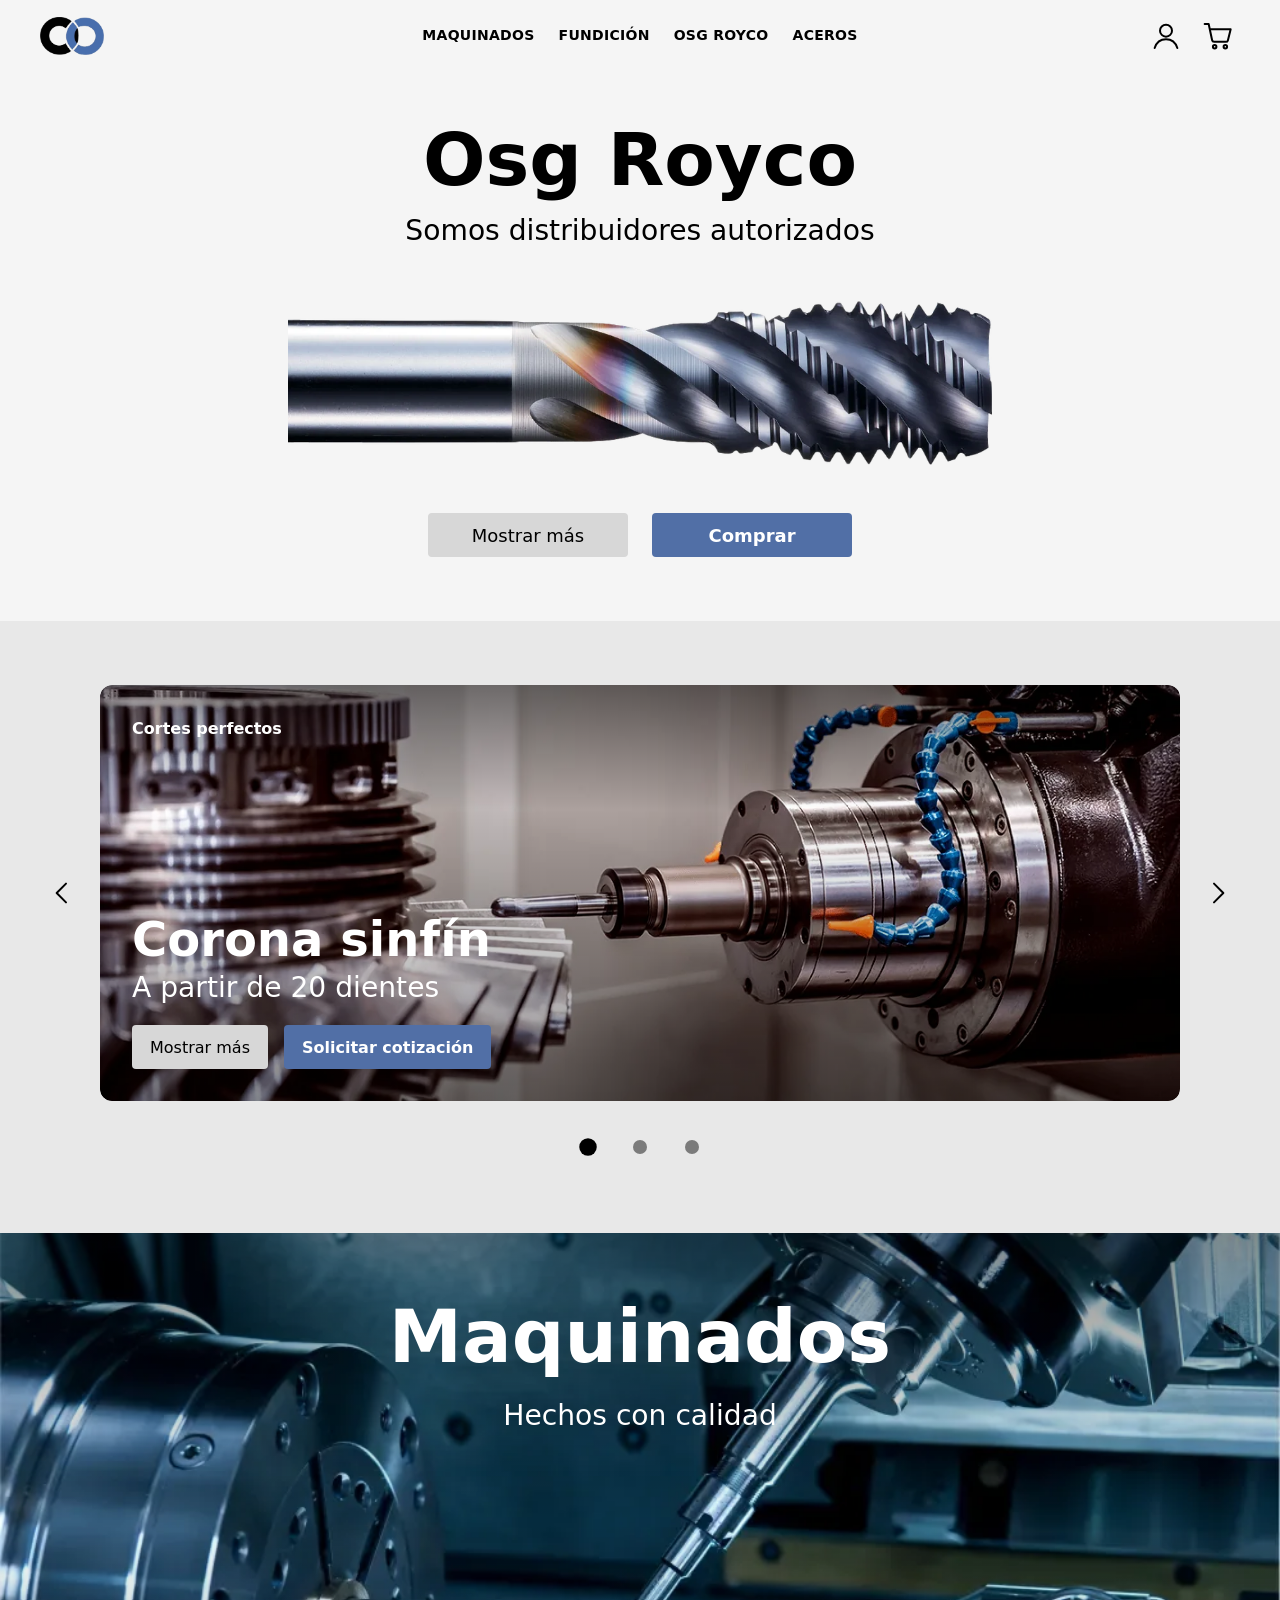
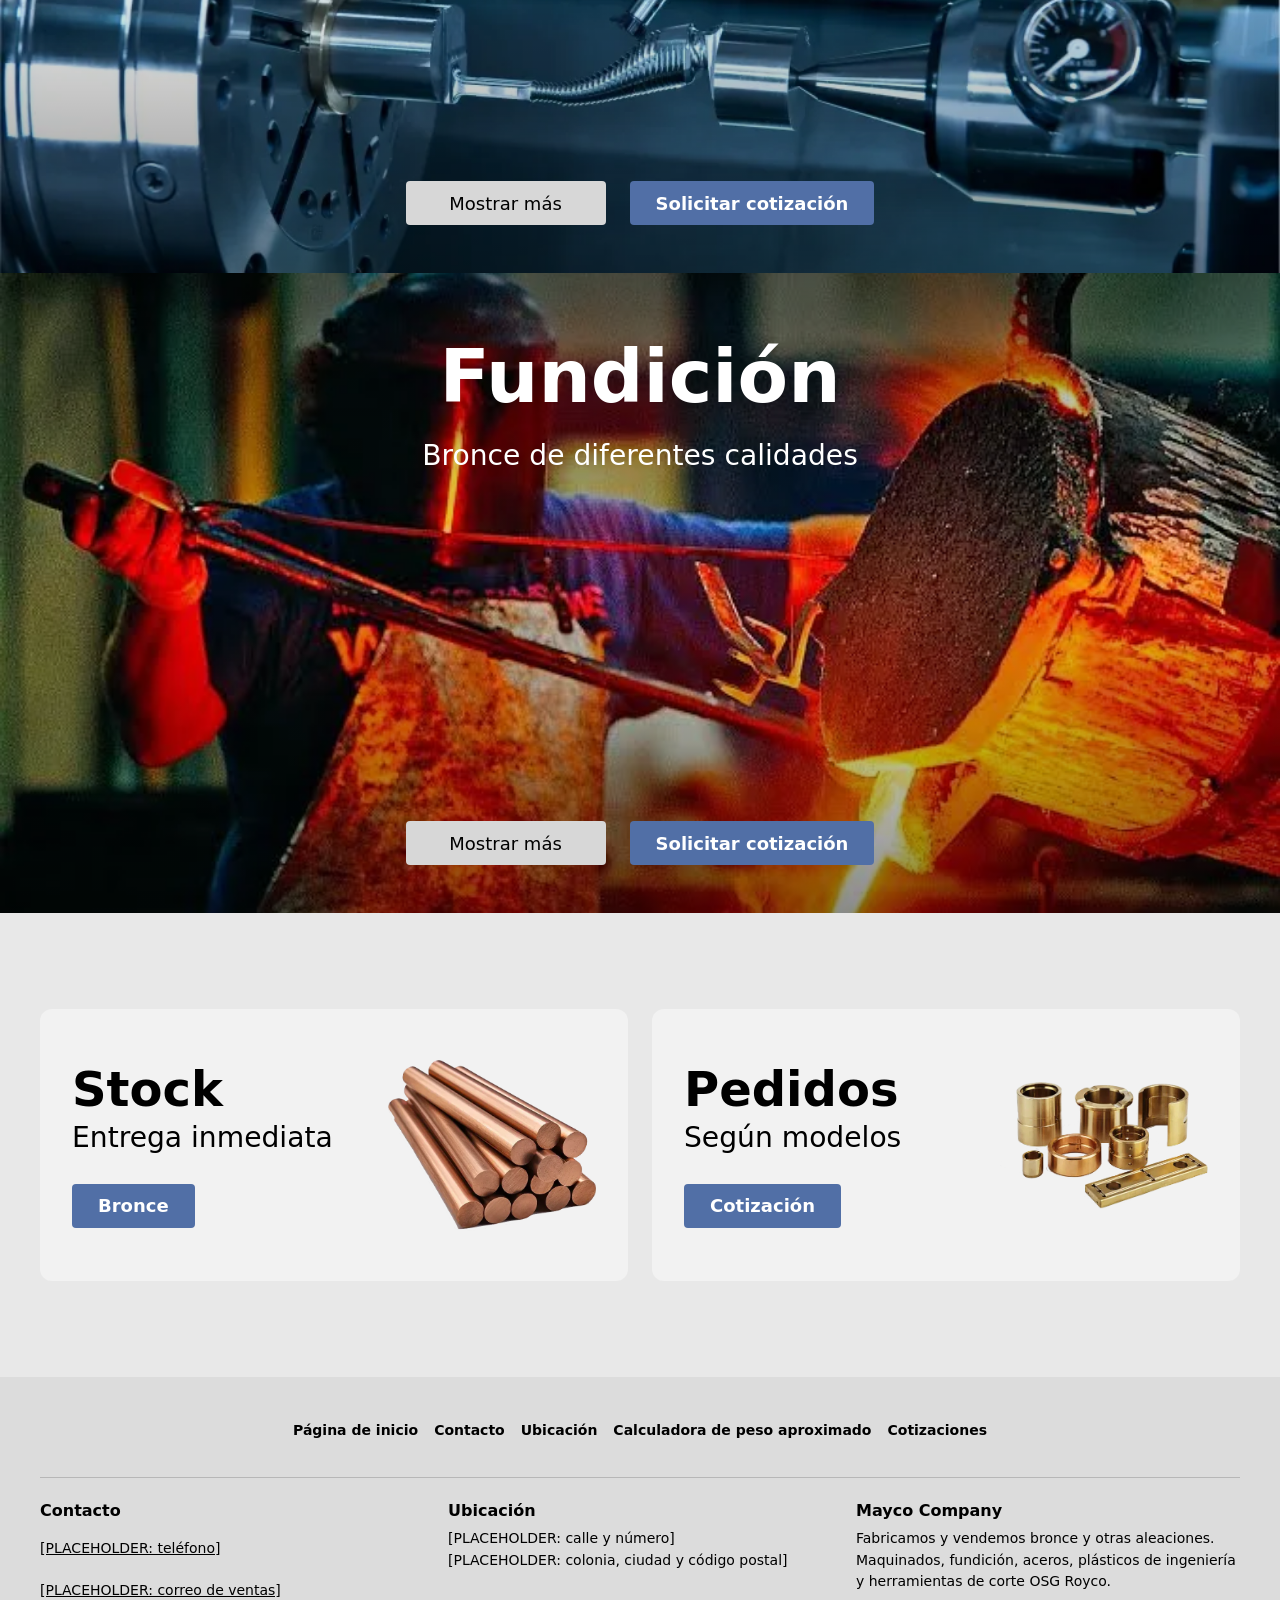
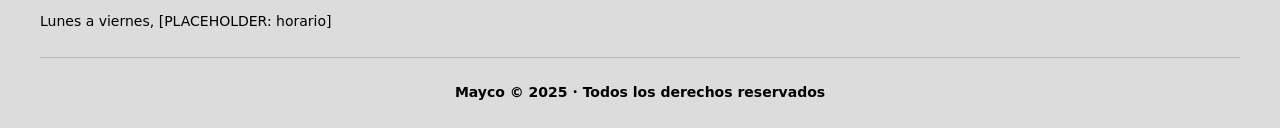
==== commit b5566b1a: "interacciones con JavaScript (menú, carrusel, calculadora, cotización, compra, carrito y cuenta)" ====
--- a/index.html
+++ b/index.html
@@ -16,6 +16,9 @@
   <link rel="stylesheet" href="css/layout.css">
   <link rel="stylesheet" href="css/components.css">
   <link rel="stylesheet" href="css/responsive.css">
+  <!-- main.js se carga sin defer para añadir la clase .js antes de pintar la página -->
+  <script src="js/main.js"></script>
+  <script src="js/carrusel.js" defer></script>
 </head>
 <body class="page page--inicio">
   <a class="skip-link" href="#contenido">Saltar al contenido</a>
--- a/css/base.css
+++ b/css/base.css
@@ -52,7 +52,9 @@
   scroll-margin-top: calc(var(--header-alto) + var(--espacio-2));
 }
 
-/* El atributo hidden siempre oculta (los componentes no lo pisan) */
+/* El atributo hidden oculta. OJO: una clase que declare display (flex,
+   grid…) tiene la misma prioridad y lo anula; esos casos se refuerzan
+   al final de components.css («ESTADO: oculto»). */
 [hidden] {
   display: none;
 }
--- a/css/components.css
+++ b/css/components.css
@@ -988,7 +988,8 @@
   font-weight: var(--fw-bold);
 }
 
-/* Panel de ayuda del botón «Contacto» */
+/* Panel de ayuda del botón «Contacto»
+   Sin JS: bloque al final de la página. Con JS: ventana modal. */
 .help-panel {
   padding-block: var(--espacio-5);
   text-align: center;
@@ -1003,6 +1004,46 @@
 .help-panel p {
   max-width: var(--ancho-texto);
   margin: 0 auto var(--espacio-3);
+}
+
+.js .help-panel {
+  position: fixed;
+  inset: 0;
+  z-index: 300;
+  display: none;
+  place-items: center;
+  padding: var(--margen-lateral);
+  background-color: var(--color-velo);
+}
+
+.js .help-panel.is-open {
+  display: grid;
+}
+
+.js .help-panel__box {
+  position: relative;
+  width: min(100%, 36rem);
+  padding: var(--espacio-5) var(--espacio-3) var(--espacio-4);
+  background-color: var(--color-fondo);
+  border-radius: var(--radio-tarjeta);
+  box-shadow: var(--sombra-tarjeta);
+}
+
+.help-panel__close {
+  position: absolute;
+  top: var(--espacio-1);
+  right: var(--espacio-1);
+  width: var(--tactil-min);
+  height: var(--tactil-min);
+  font-size: var(--fs-h3);
+  line-height: 1;
+  background: none;
+  border: 0;
+  border-radius: var(--radio-boton);
+}
+
+.help-panel__close:hover {
+  background-color: var(--color-hover-oscuro);
 }
 
 /* ==========================================================
@@ -1390,6 +1431,12 @@
   background-color: var(--color-caja);
 }
 
+.cart-table__detail {
+  display: block;
+  font-size: var(--fs-pequeno);
+  color: var(--color-texto-suave);
+}
+
 .cart-table__qty {
   width: 5rem;
 }
@@ -1406,3 +1453,15 @@
 .cart__actions {
   justify-content: flex-end;
 }
+
+/* ==========================================================
+   ESTADO: oculto
+   Componentes con display propio que JavaScript oculta con [hidden].
+   El doble selector (clase + atributo) gana a la regla del componente.
+   ========================================================== */
+.btn[hidden],
+.steps[hidden],
+.cart__empty[hidden],
+.confirmation[hidden] {
+  display: none;
+}
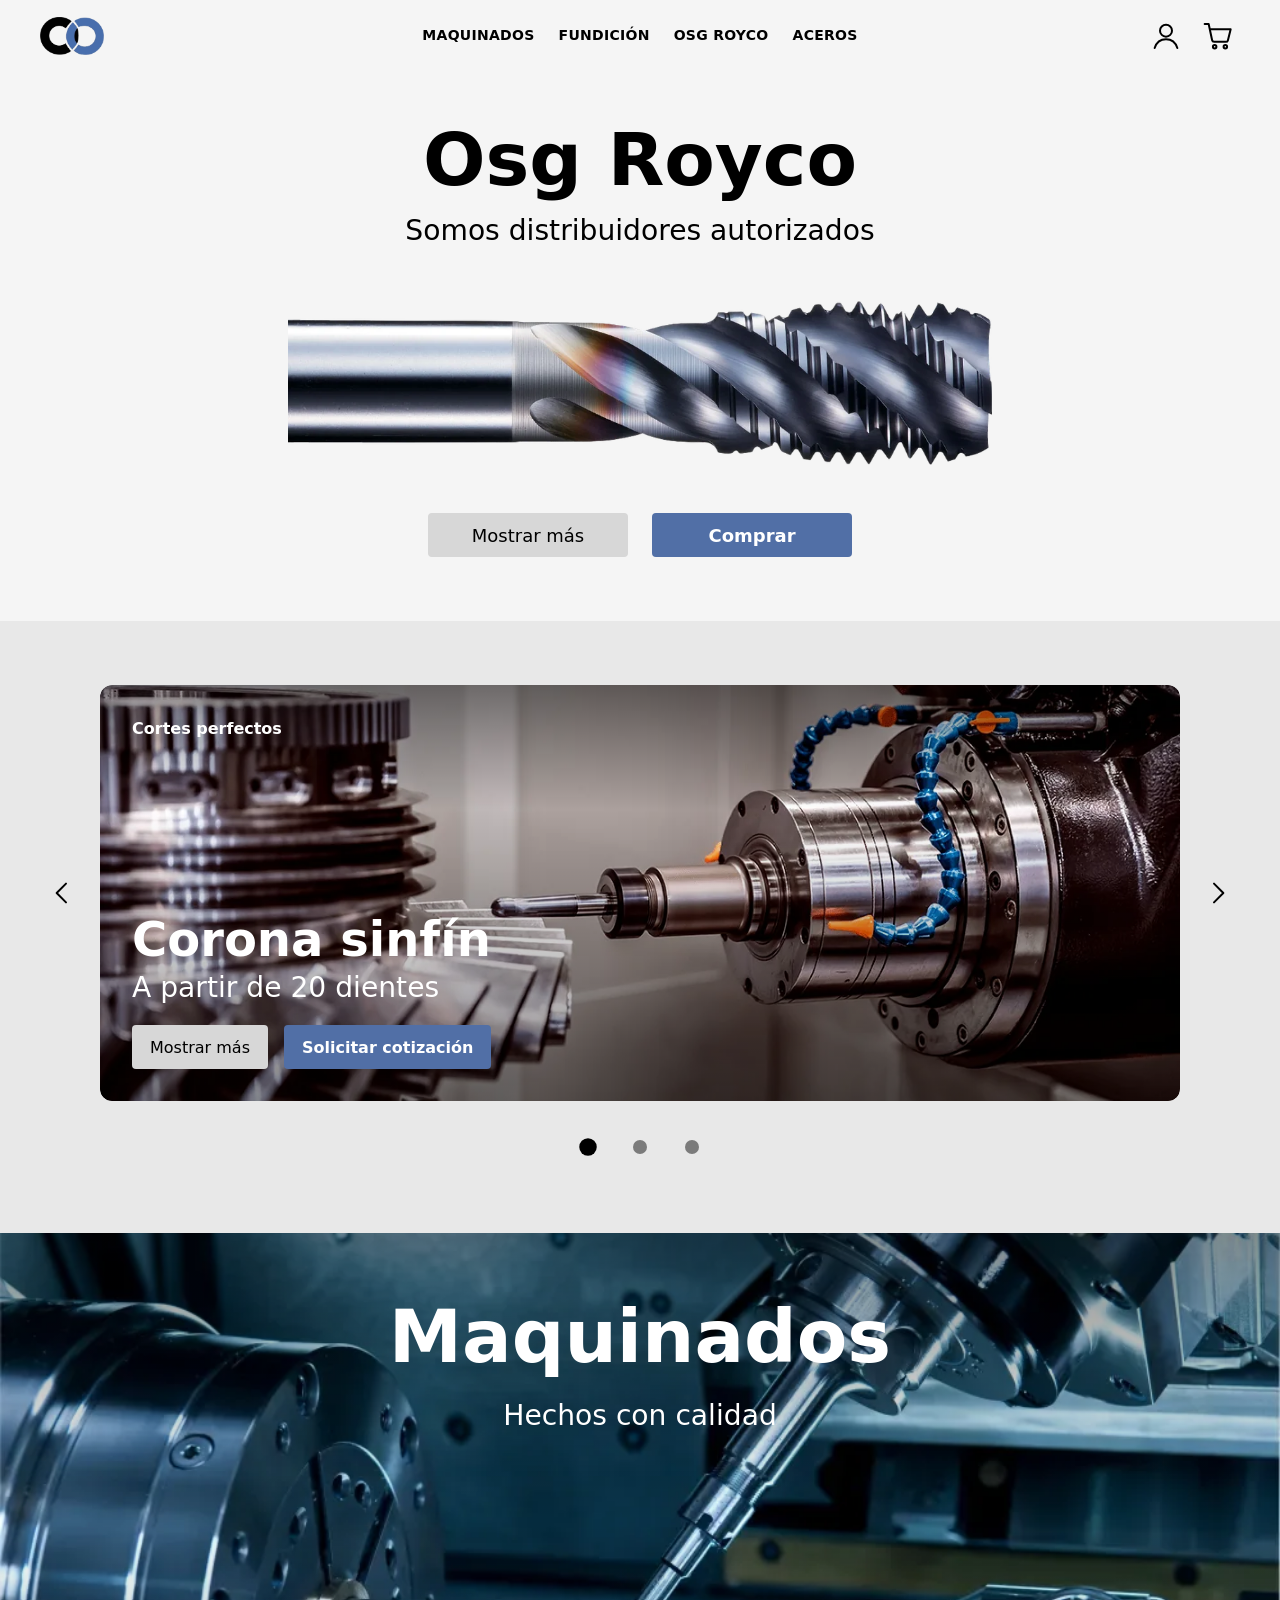
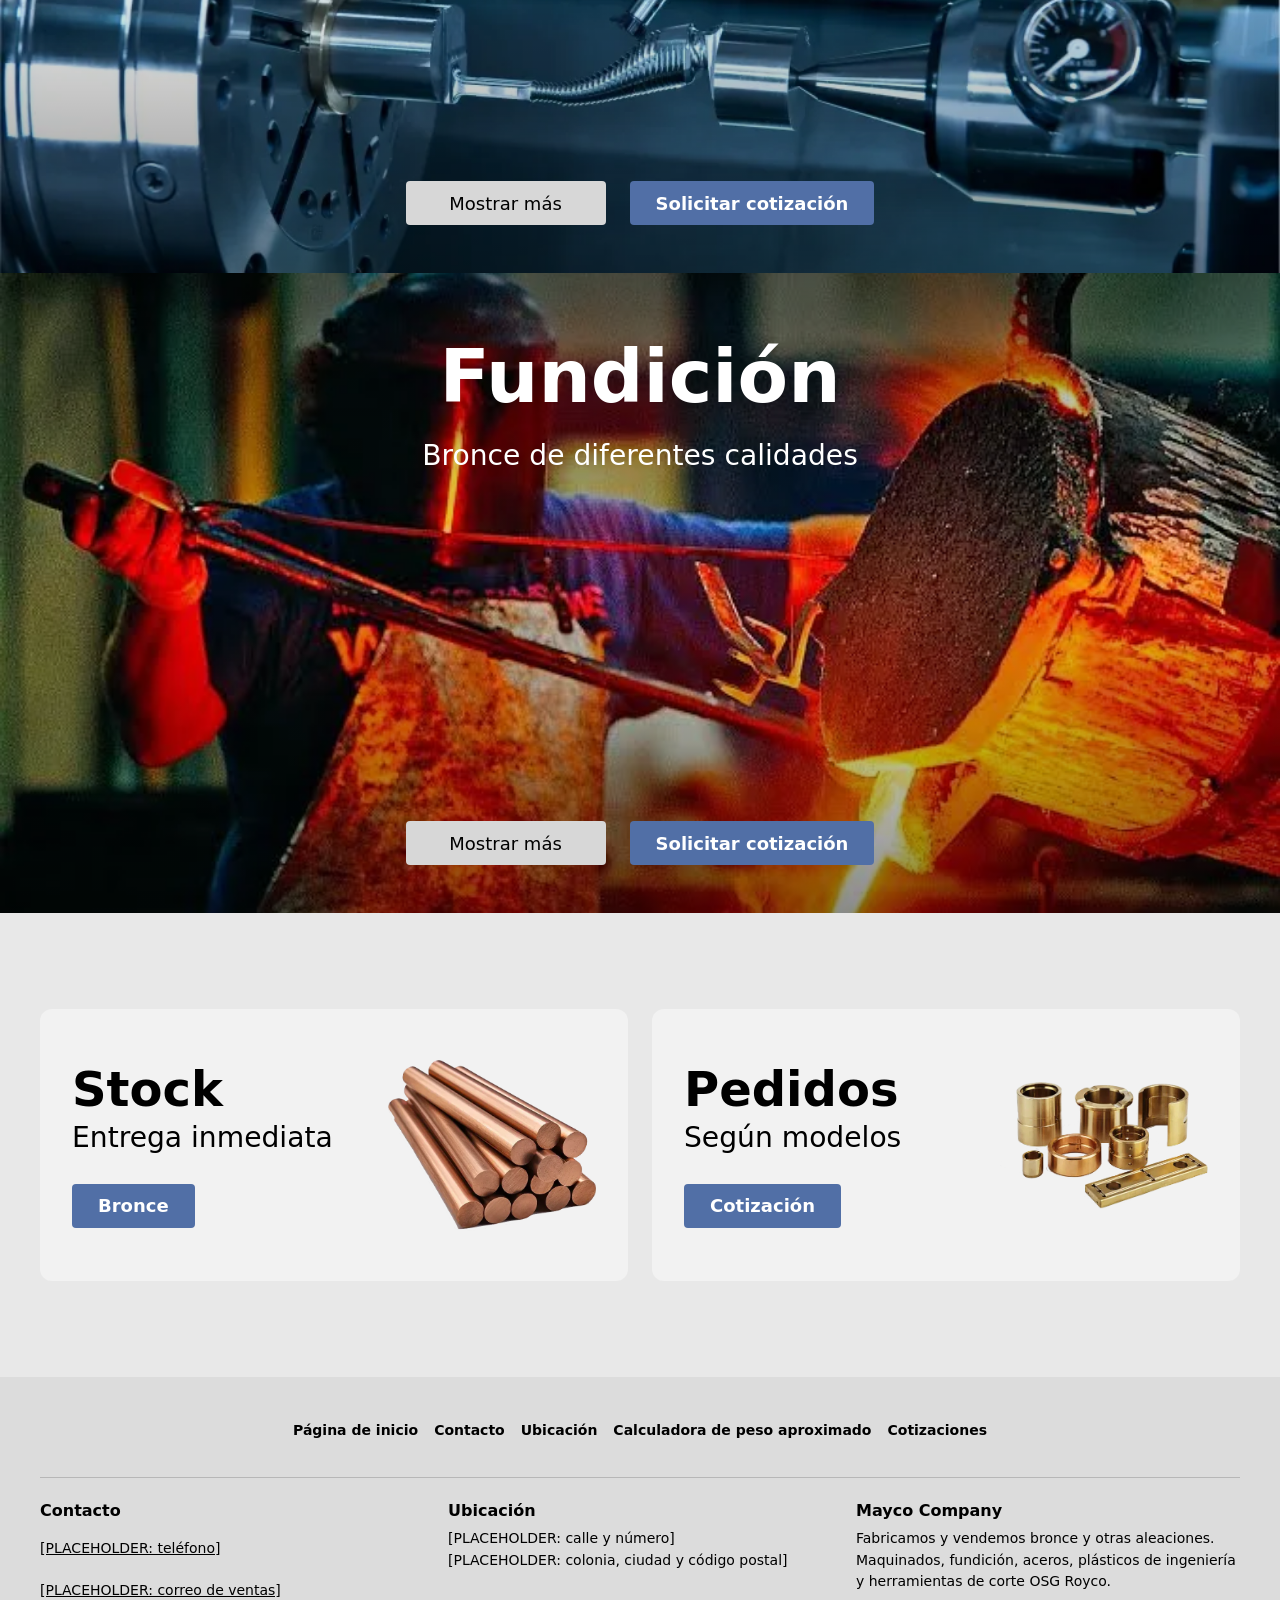
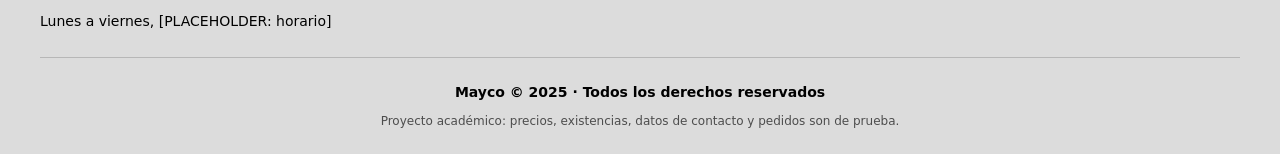
==== commit 26c8f006: "responsive a detalle y documento de datos de prueba" ====
--- a/index.html
+++ b/index.html
@@ -220,6 +220,7 @@
       </div>
 
       <p class="site-footer__copy">Mayco © 2025 · Todos los derechos reservados</p>
+      <p class="site-footer__aviso">Proyecto académico: precios, existencias, datos de contacto y pedidos son de prueba.</p>
     </div>
   </footer>
 </body>
--- a/css/base.css
+++ b/css/base.css
@@ -158,6 +158,9 @@
 /* Enlace «Saltar al contenido»: aparece al recibir el foco */
 .skip-link {
   position: absolute;
+  display: inline-flex;
+  align-items: center;
+  min-height: var(--tactil-min);
   top: var(--espacio-1);
   left: var(--espacio-1);
   z-index: 200;
--- a/css/layout.css
+++ b/css/layout.css
@@ -215,6 +215,14 @@
   text-align: center;
 }
 
+/* Aviso de datos de prueba (ver docs/datos-de-prueba.md) */
+.site-footer__aviso {
+  margin-top: var(--espacio-1);
+  font-size: var(--fs-mini);
+  color: var(--color-texto-suave);
+  text-align: center;
+}
+
 /* ==========================================================
    SECCIONES GENÉRICAS
    ========================================================== */
--- a/css/components.css
+++ b/css/components.css
@@ -142,7 +142,6 @@
 
 /* Contacto: pequeño, en cada paso de la cotización */
 .btn--contact {
-  min-height: 2.25rem;
   padding: 0.25rem var(--espacio-2);
   font-size: var(--fs-cuerpo);
   font-weight: var(--fw-bold);
@@ -381,7 +380,7 @@
 
 .js .carousel__arrow {
   position: absolute;
-  top: 13rem;
+  top: calc(26rem + var(--espacio-3) + var(--tactil-min) / 2);   /* Fila de los puntos */
   display: inline-flex;
   align-items: center;
   justify-content: center;
@@ -397,11 +396,11 @@
 }
 
 .js .carousel__arrow--prev {
-  left: var(--espacio-1);
+  left: 0;
 }
 
 .js .carousel__arrow--next {
-  right: var(--espacio-1);
+  right: 0;
 }
 
 .js .carousel__dots {
@@ -526,8 +525,11 @@
 }
 
 .tag-list__item a {
-  display: inline-block;
-  padding-block: 0.25rem;
+  display: flex;
+  align-items: center;
+  min-height: var(--tactil-min);
+  margin: calc(-1 * var(--espacio-1)) calc(-1 * var(--espacio-2));
+  padding-inline: var(--espacio-2);
 }
 
 /* ==========================================================
@@ -590,15 +592,42 @@
 
 /* ==========================================================
    COMPONENTE: Tabla de datos (calidades de bronce y acero)
+   Móvil: cada fila es una tarjeta y cada celda muestra su etiqueta
+   (atributo data-label). Desde 768 px: tabla normal (responsive.css).
    ========================================================== */
 .table-wrapper {
-  overflow-x: auto;
+  position: relative;   /* Contiene las etiquetas ocultas de las celdas */
 }
 
 .data-table {
-  min-width: 36rem;
   font-size: var(--fs-pequeno);
   text-align: left;
+}
+
+.data-table thead {
+  position: absolute;
+  width: 1px;
+  height: 1px;
+  overflow: hidden;
+  clip: rect(0 0 0 0);
+}
+
+.data-table tr {
+  display: grid;
+  gap: 0.25rem;
+  margin-bottom: var(--espacio-2);
+  padding: var(--espacio-2);
+  background-color: var(--color-fondo);
+  border-radius: var(--radio-tarjeta);
+}
+
+.section:not(.section--alt) .data-table tr {
+  background-color: var(--color-superficie);
+}
+
+.data-table td[data-label]::before {
+  content: attr(data-label) ": ";
+  font-weight: var(--fw-bold);
 }
 
 .data-table__caption {
@@ -608,20 +637,13 @@
   text-align: left;
 }
 
-.data-table th,
-.data-table td {
-  padding: 0.75rem var(--espacio-2);
-  vertical-align: top;
-  border-bottom: 1px solid var(--color-borde);
+.data-table tbody th {
+  font-size: var(--fs-grande);
 }
 
 .data-table thead th {
   font-family: var(--font-ui);
   background-color: var(--color-caja);
-}
-
-.data-table tbody th {
-  white-space: nowrap;
 }
 
 /* Nota pequeña bajo tablas y formularios */
@@ -1414,21 +1436,48 @@
 }
 
 .cart-table {
-  min-width: 36rem;
   text-align: left;
 }
 
-.cart-table th,
-.cart-table td {
-  padding: 0.75rem var(--espacio-1);
-  vertical-align: middle;
+/* Móvil: cada artículo es una tarjeta (tabla normal desde 768 px) */
+.cart-table thead {
+  position: absolute;
+  width: 1px;
+  height: 1px;
+  overflow: hidden;
+  clip: rect(0 0 0 0);
+}
+
+.cart-table tr {
+  display: grid;
+  grid-template-columns: 1fr auto;
+  align-items: center;
+  gap: var(--espacio-1) var(--espacio-2);
+  padding-block: var(--espacio-2);
   border-bottom: 1px solid var(--color-borde);
 }
 
-.cart-table thead th {
-  font-family: var(--font-ui);
+.cart-table__product {
+  grid-column: 1 / -1;
+}
+
+.cart-table td[data-label] {
+  display: flex;
+  align-items: center;
+  justify-content: space-between;
+  gap: var(--espacio-1);
+  grid-column: 1 / -1;
+}
+
+.cart-table td[data-label]::before {
+  content: attr(data-label);
   font-size: var(--fs-pequeno);
-  background-color: var(--color-caja);
+  color: var(--color-texto-suave);
+}
+
+.cart-table__actions {
+  grid-column: 1 / -1;
+  justify-self: end;
 }
 
 .cart-table__detail {
@@ -1451,7 +1500,7 @@
 }
 
 .cart__actions {
-  justify-content: flex-end;
+  margin-top: var(--espacio-3);
 }
 
 /* ==========================================================
--- a/css/responsive.css
+++ b/css/responsive.css
@@ -95,6 +95,76 @@
     right: 0;
   }
 
+  /* --- Rejillas de 4 elementos: 2 × 2 (evita 3 + 1 suelto) --- */
+  .card-grid--4,
+  .process,
+  .stats {
+    grid-template-columns: repeat(2, 1fr);
+  }
+
+  /* --- Tablas: de tarjetas a tabla normal --- */
+  .data-table thead,
+  .cart-table thead {
+    position: static;
+    width: auto;
+    height: auto;
+    overflow: visible;
+    clip: auto;
+  }
+
+  .data-table tr,
+  .cart-table tr {
+    display: table-row;
+    margin: 0;
+    padding: 0;
+    background-color: transparent;
+    border-radius: 0;
+  }
+
+  .section:not(.section--alt) .data-table tr {
+    background-color: transparent;
+  }
+
+  .data-table th,
+  .data-table td,
+  .cart-table th,
+  .cart-table td {
+    display: table-cell;
+    padding: 0.75rem var(--espacio-2);
+    vertical-align: middle;
+    border-bottom: 1px solid var(--color-borde);
+  }
+
+  .data-table td,
+  .data-table th {
+    vertical-align: top;
+  }
+
+  .data-table tbody th {
+    font-size: var(--fs-pequeno);
+    white-space: nowrap;
+  }
+
+  .data-table td[data-label]::before,
+  .cart-table td[data-label]::before {
+    content: none;
+  }
+
+  .data-table thead th,
+  .cart-table thead th {
+    font-family: var(--font-ui);
+    background-color: var(--color-caja);
+  }
+
+  .cart-table thead th {
+    font-size: var(--fs-pequeno);
+  }
+
+  /* --- Carrito: botones a la derecha --- */
+  .cart__actions {
+    justify-content: flex-end;
+  }
+
   /* --- Tarjetas Stock / Pedidos --- */
   .promo__grid {
     grid-template-columns: repeat(2, 1fr);
@@ -182,6 +252,17 @@
    ========================================================== */
 @media (min-width: 1024px) {
 
+  /* --- Rejilla de servicios (6): 3 + 3 --- */
+  .card-grid {
+    grid-template-columns: repeat(3, 1fr);
+  }
+
+  /* --- Rejillas de 4 elementos: en una fila --- */
+  .card-grid--4,
+  .process {
+    grid-template-columns: repeat(4, 1fr);
+  }
+
   /* --- Imagen y texto en dos columnas --- */
   .split {
     grid-template-columns: 1.2fr 1fr;
@@ -231,6 +312,11 @@
    DISEÑO · desde 1440 px
    ========================================================== */
 @media (min-width: 1440px) {
+
+  /* Los datos de la fundición caben en una fila sin partir palabras */
+  .stats {
+    grid-template-columns: repeat(4, 1fr);
+  }
 
   .hero {
     padding-block: var(--espacio-6) var(--espacio-7);
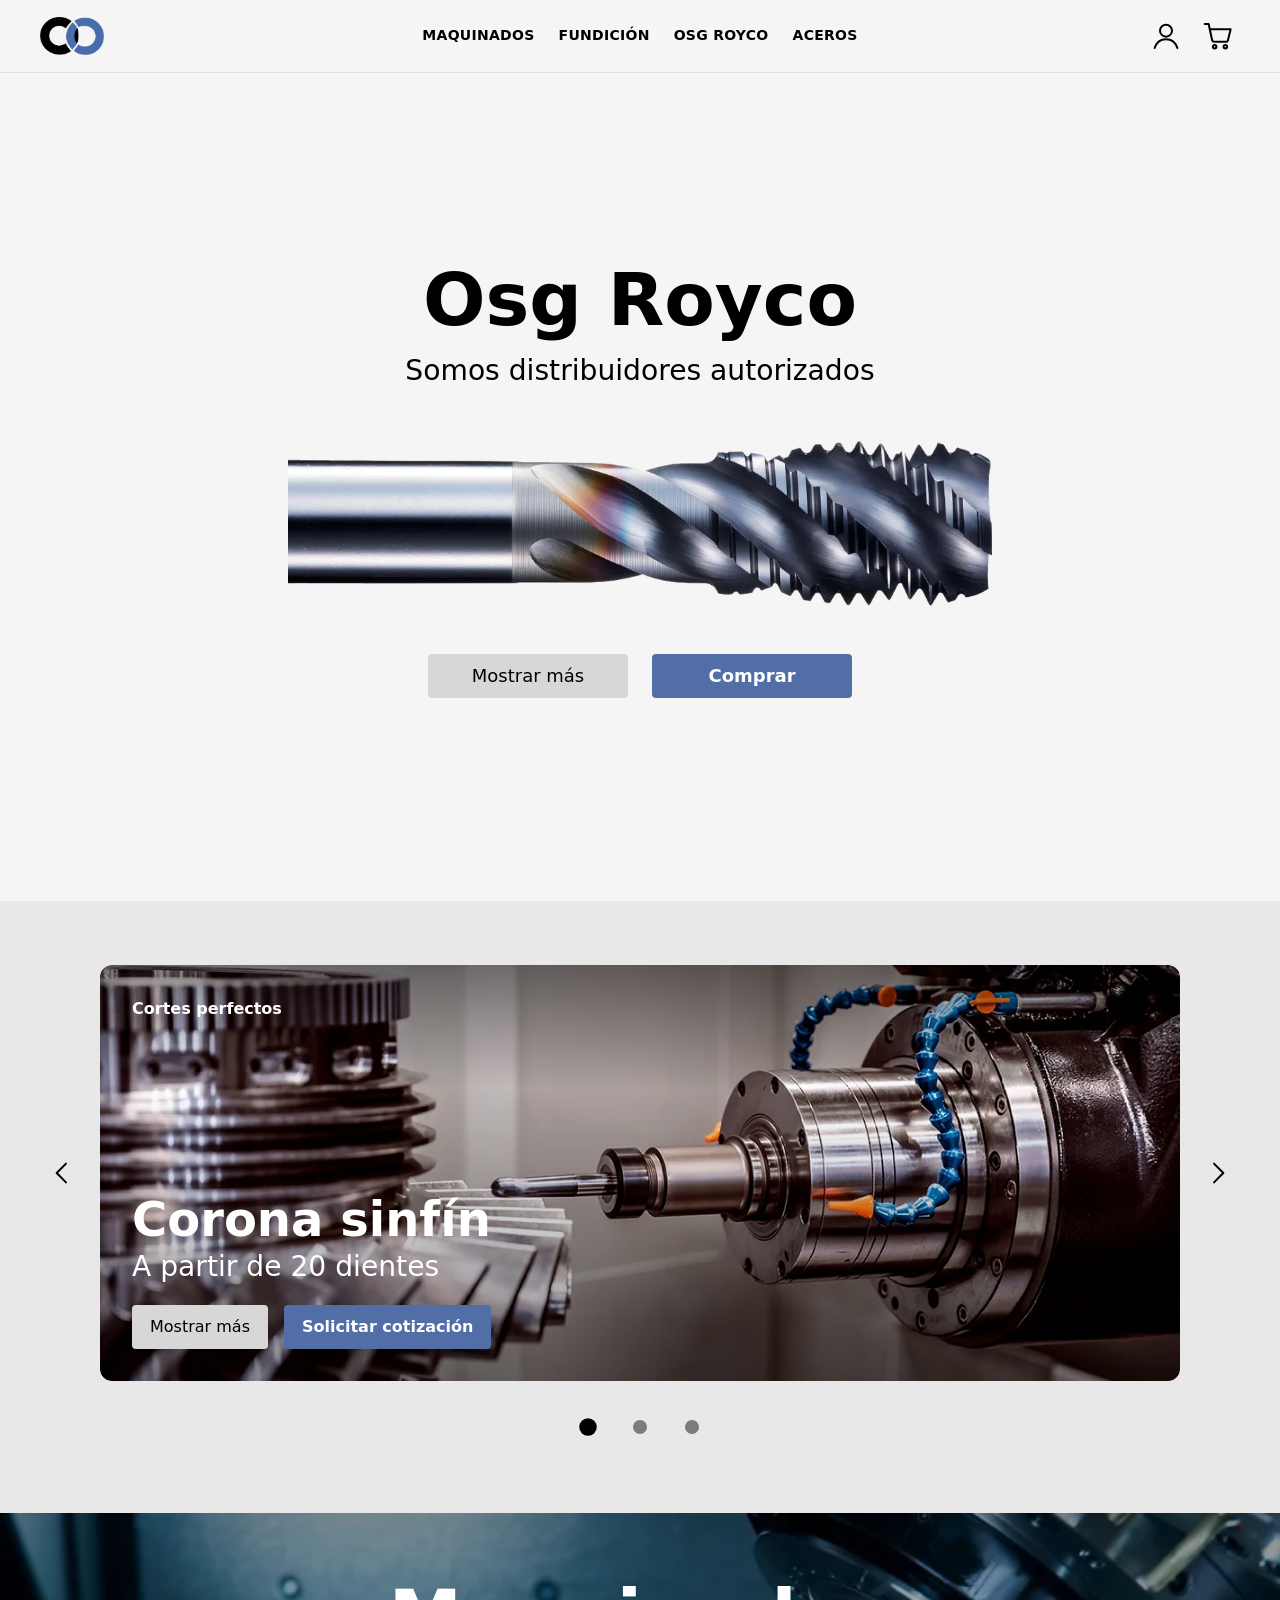
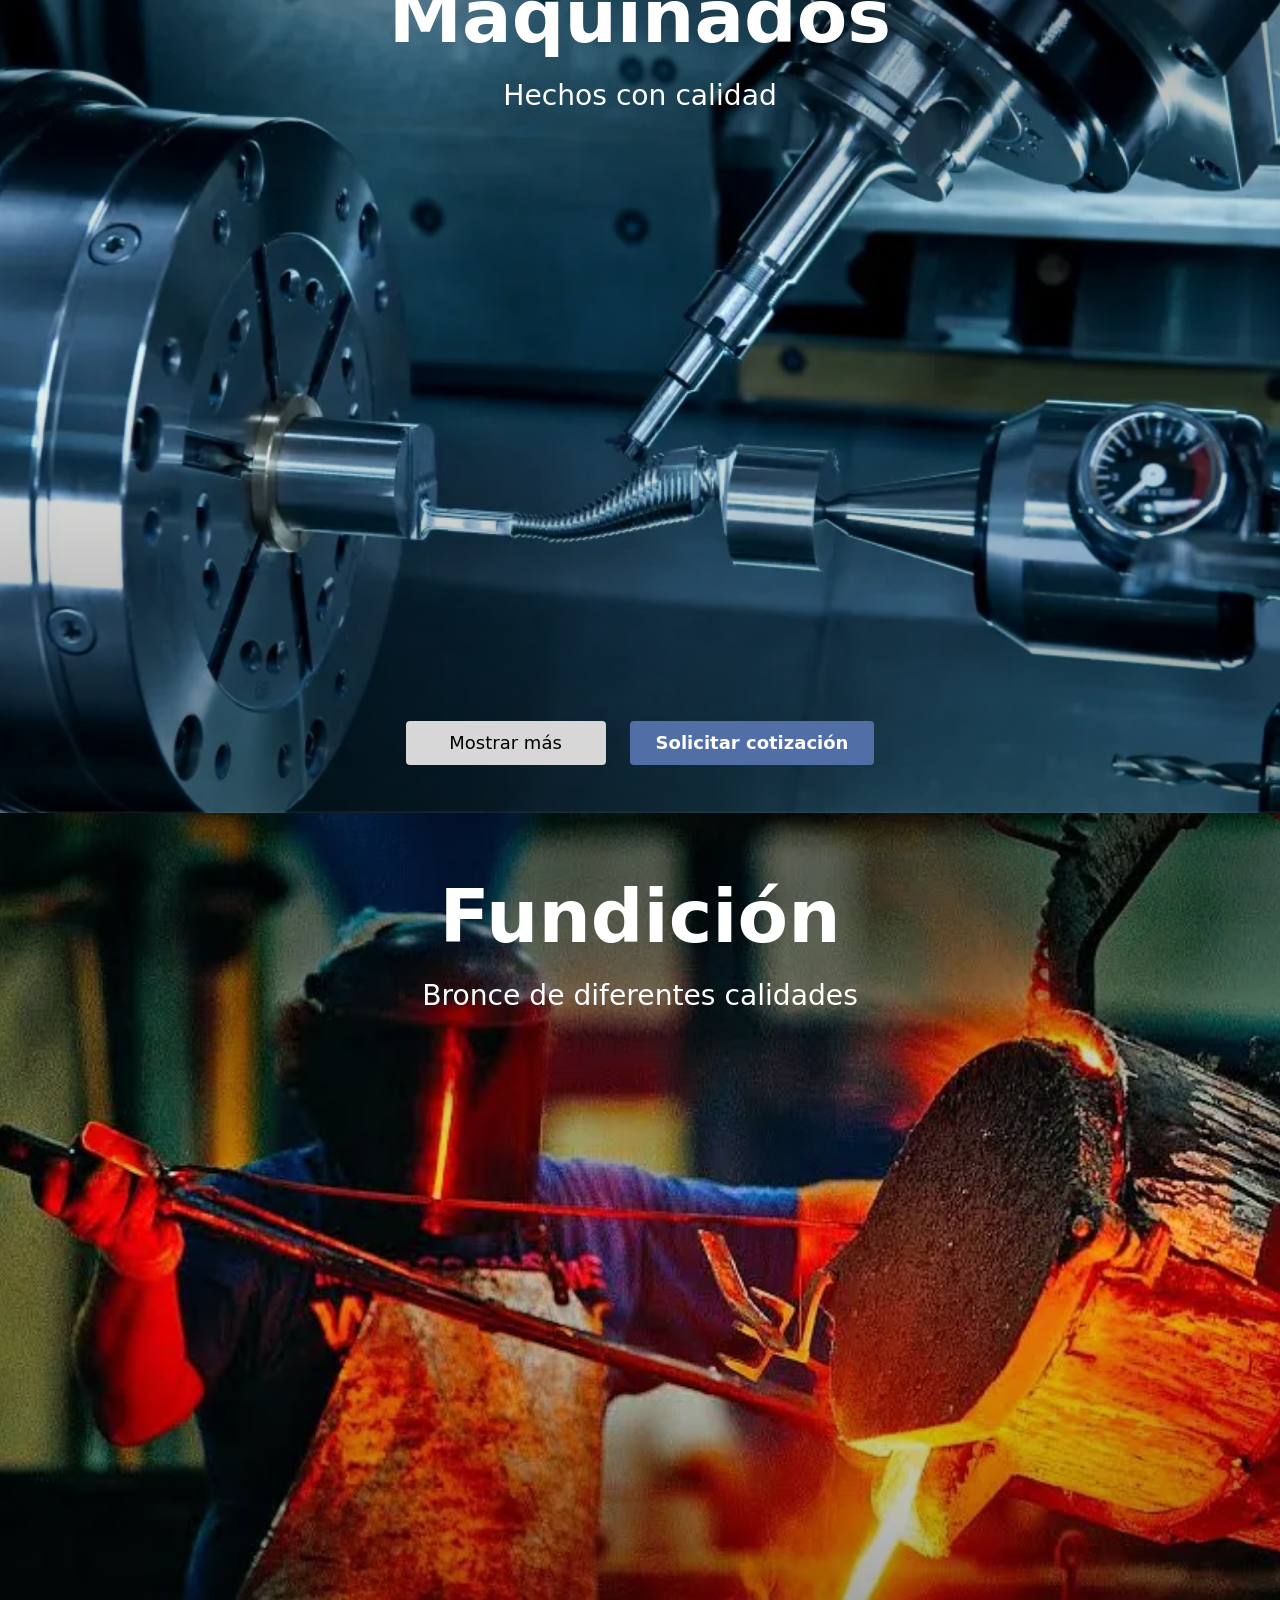
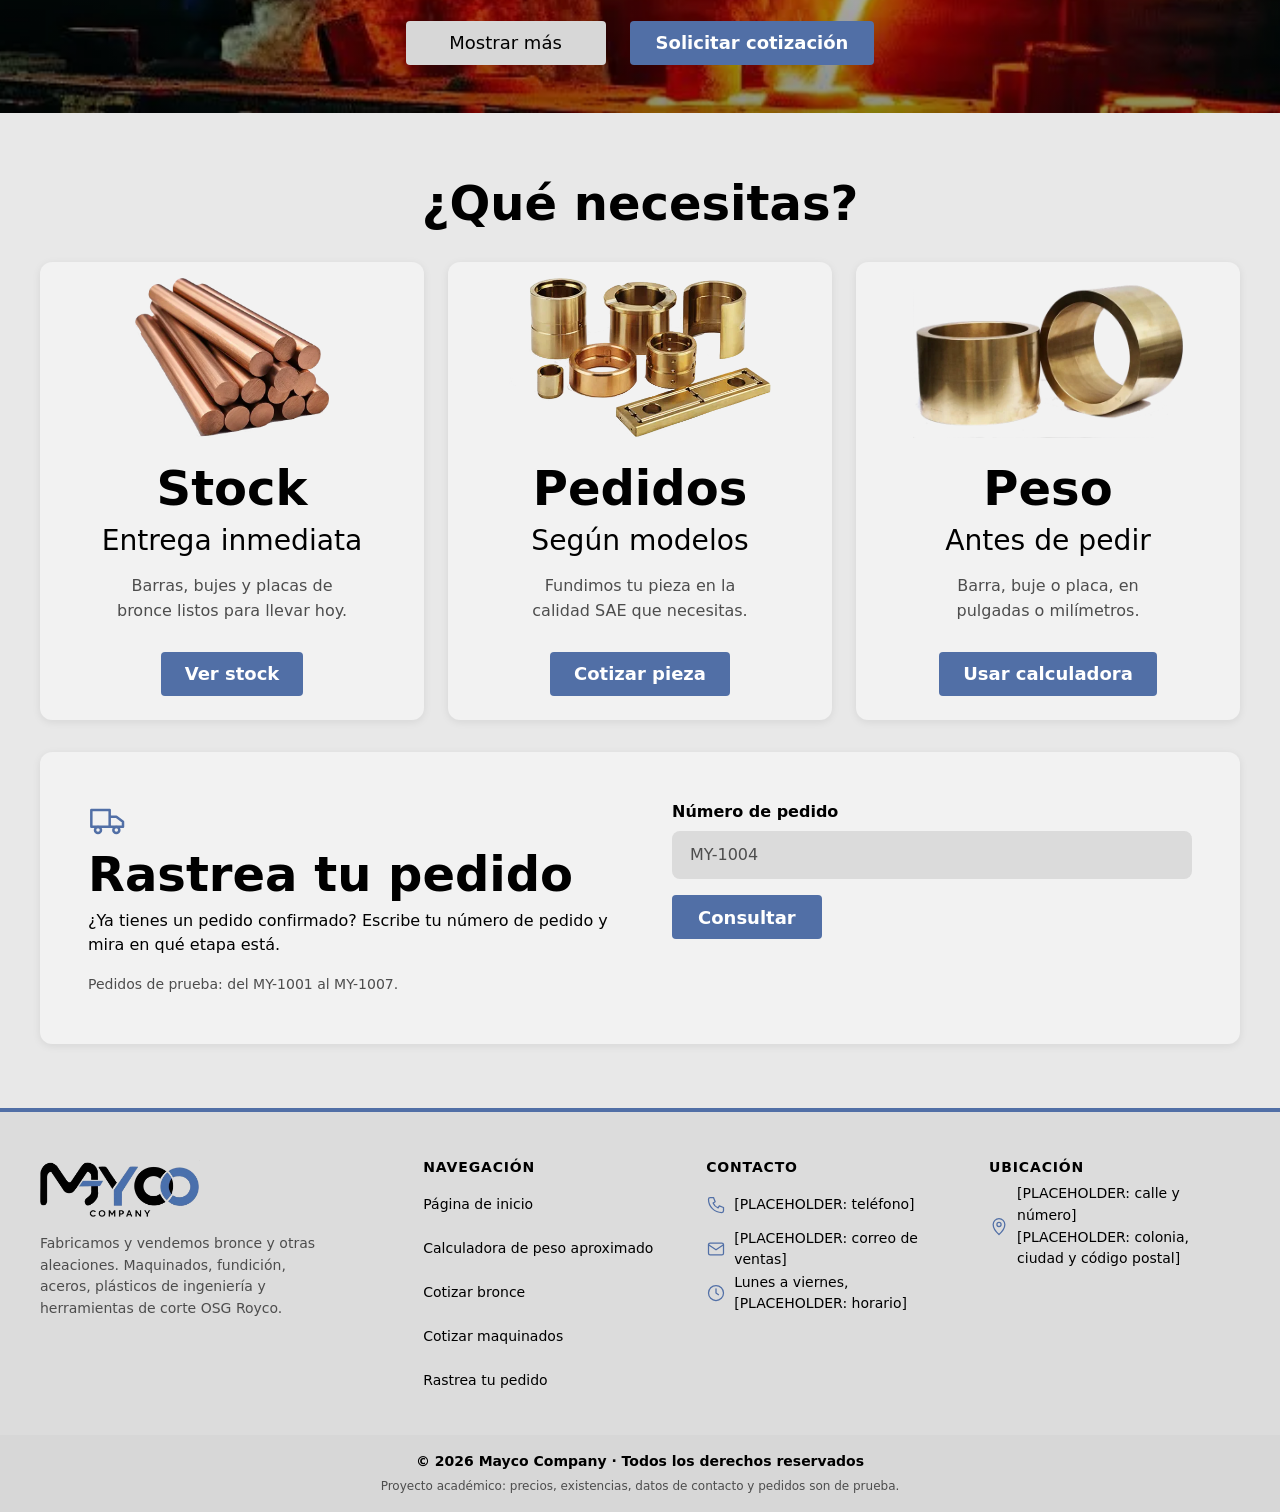
==== commit 6e87d536: "Fase 6 · correcciones" ====
--- a/index.html
+++ b/index.html
@@ -19,6 +19,8 @@
   <!-- main.js se carga sin defer para añadir la clase .js antes de pintar la página -->
   <script src="js/main.js"></script>
   <script src="js/carrusel.js" defer></script>
+  <script src="js/pedidos.js" defer></script>
+  <script src="js/inicio.js" defer></script>
 </head>
 <body class="page page--inicio">
   <a class="skip-link" href="#contenido">Saltar al contenido</a>
@@ -90,14 +92,14 @@
                 <p class="slide__subtitle">A partir de 20 dientes</p>
                 <div class="button-group">
                   <a class="btn btn--secondary" href="pages/maquinados.html">Mostrar más</a>
-                  <a class="btn btn--primary" href="pages/cotizacion.html">Solicitar cotización</a>
+                  <a class="btn btn--primary" href="pages/cotizacion-maquinados.html?servicio=corona">Solicitar cotización</a>
                 </div>
               </div>
             </article>
           </li>
           <li class="carousel__slide" aria-roledescription="diapositiva" aria-label="2 de 3">
             <article class="slide">
-              <img class="slide__image" src="assets/img/bronce-barras-redondas.webp" alt="Barras redondas de bronce de distintos diámetros" width="1200" height="630" loading="lazy" decoding="async">
+              <img class="slide__image" src="assets/img/carrusel-barras-bronce.webp" alt="Barras redondas de bronce apiladas" width="400" height="400" loading="lazy" decoding="async">
               <div class="slide__content">
                 <p class="slide__eyebrow">Stock permanente</p>
                 <h3 class="slide__title">Barras de bronce</h3>
@@ -111,7 +113,7 @@
           </li>
           <li class="carousel__slide" aria-roledescription="diapositiva" aria-label="3 de 3">
             <article class="slide">
-              <img class="slide__image" src="assets/img/bronce-barra-y-placa.webp" alt="Barra redonda y placa de bronce" width="1200" height="630" loading="lazy" decoding="async">
+              <img class="slide__image" src="assets/img/carrusel-barras-hexagonales.webp" alt="Barras de bronce hexagonales y redondas de distintos tamaños" width="900" height="596" loading="lazy" decoding="async">
               <div class="slide__content">
                 <p class="slide__eyebrow">Fundición a pedido</p>
                 <h3 class="slide__title">Bujes y piezas especiales</h3>
@@ -148,7 +150,7 @@
         <p class="feature__subtitle">Hechos con calidad</p>
         <div class="button-group">
           <a class="btn btn--secondary" href="pages/maquinados.html">Mostrar más</a>
-          <a class="btn btn--primary" href="pages/cotizacion.html">Solicitar cotización</a>
+          <a class="btn btn--primary" href="pages/cotizacion-maquinados.html">Solicitar cotización</a>
         </div>
       </div>
     </section>
@@ -165,25 +167,174 @@
       </div>
     </section>
 
-    <!-- IA: generado · Sección 4: tarjetas -->
-    <section class="promo" aria-label="Stock y pedidos">
-      <div class="promo__grid container">
-        <article class="promo-card">
-          <div class="promo-card__text">
-            <h2 class="promo-card__title">Stock</h2>
-            <p class="promo-card__subtitle">Entrega inmediata</p>
-            <a class="btn btn--primary" href="pages/fundicion.html#calidades">Bronce</a>
+    <!-- IA: generado · Sección 4: tarjetas (rediseño de la Fase 6) -->
+    <section class="promo" aria-labelledby="promo-titulo">
+      <div class="container">
+        <h2 class="promo__title" id="promo-titulo">¿Qué necesitas?</h2>
+        <ul class="promo__grid">
+          <li class="promo-card">
+            <img class="promo-card__image" src="assets/img/stock-barras-bronce.webp" alt="" width="586" height="483" loading="lazy" decoding="async">
+            <div class="promo-card__body">
+              <h3 class="promo-card__title">Stock</h3>
+              <p class="promo-card__subtitle">Entrega inmediata</p>
+              <p class="promo-card__text">Barras, bujes y placas de bronce listos para llevar hoy.</p>
+              <a class="promo-card__action" href="#stock-inmediato" aria-expanded="false" aria-controls="stock-inmediato" data-stock-abrir>Ver stock</a>
+            </div>
+          </li>
+          <li class="promo-card">
+            <img class="promo-card__image" src="assets/img/pedidos-bujes-modelos.webp" alt="" width="514" height="315" loading="lazy" decoding="async">
+            <div class="promo-card__body">
+              <h3 class="promo-card__title">Pedidos</h3>
+              <p class="promo-card__subtitle">Según modelos</p>
+              <p class="promo-card__text">Fundimos tu pieza en la calidad SAE que necesitas.</p>
+              <a class="promo-card__action" href="pages/cotizacion.html">Cotizar pieza</a>
+            </div>
+          </li>
+          <li class="promo-card">
+            <img class="promo-card__image" src="assets/img/peso-bujes-bronce.webp" alt="" width="600" height="356" loading="lazy" decoding="async">
+            <div class="promo-card__body">
+              <h3 class="promo-card__title">Peso</h3>
+              <p class="promo-card__subtitle">Antes de pedir</p>
+              <p class="promo-card__text">Barra, buje o placa, en pulgadas o milímetros.</p>
+              <a class="promo-card__action" href="pages/fundicion.html#calculadora">Usar calculadora</a>
+            </div>
+          </li>
+        </ul>
+
+        <!-- IA: generado · Stock de entrega inmediata (datos de prueba, ver docs/datos-de-prueba.md) -->
+        <section class="stock-panel" id="stock-inmediato" aria-labelledby="stock-titulo" data-stock-panel>
+          <div class="stock-panel__head">
+            <h3 class="stock-panel__title" id="stock-titulo" tabindex="-1">Stock de entrega inmediata</h3>
+            <p class="note">Precios por pieza en pesos mexicanos más IVA, calculados con el precio por kilo de cada calidad.</p>
           </div>
-          <img class="promo-card__image" src="assets/img/stock-barras-bronce.webp" alt="Barras redondas de bronce apiladas" width="586" height="483" loading="lazy" decoding="async">
-        </article>
-        <article class="promo-card">
-          <div class="promo-card__text">
-            <h2 class="promo-card__title">Pedidos</h2>
-            <p class="promo-card__subtitle">Según modelos</p>
-            <a class="btn btn--primary" href="pages/cotizacion.html">Cotización</a>
+          <div class="table-wrapper">
+            <table class="data-table stock-table">
+              <caption class="visually-hidden">Piezas de bronce en existencia</caption>
+              <thead>
+                <tr>
+                  <th scope="col">Pieza</th>
+                  <th scope="col">Medidas</th>
+                  <th scope="col">Peso aprox.</th>
+                  <th scope="col">Disponibles</th>
+                  <th scope="col">Precio por pieza</th>
+                  <th scope="col"><span class="visually-hidden">Agregar al carrito</span></th>
+                </tr>
+              </thead>
+              <tbody>
+              <tr>
+                <th scope="row">Barra redonda <span class="stock-table__calidad">SAE 64</span></th>
+                <td data-label="Medidas">1″ × 12″</td>
+                <td data-label="Peso aprox.">1.38 kg</td>
+                <td data-label="Disponibles">40 pzs</td>
+                <td data-label="Precio por pieza">$324.84</td>
+                <td class="stock-table__accion">
+                  <button class="btn btn--primary btn--sm" type="button" data-stock-agregar data-id="st-01" data-nombre="Barra redonda de bronce SAE 64" data-detalle="1″ × 12″ · 1.38 kg por pieza · stock" data-precio="324.84" data-max="40">Agregar<span class="visually-hidden"> Barra redonda SAE 64 1″ × 12″ al carrito</span></button>
+                </td>
+              </tr>
+              <tr>
+                <th scope="row">Barra redonda <span class="stock-table__calidad">SAE 64</span></th>
+                <td data-label="Medidas">2″ × 12″</td>
+                <td data-label="Peso aprox.">5.53 kg</td>
+                <td data-label="Disponibles">25 pzs</td>
+                <td data-label="Precio por pieza">$1,299.34</td>
+                <td class="stock-table__accion">
+                  <button class="btn btn--primary btn--sm" type="button" data-stock-agregar data-id="st-02" data-nombre="Barra redonda de bronce SAE 64" data-detalle="2″ × 12″ · 5.53 kg por pieza · stock" data-precio="1299.34" data-max="25">Agregar<span class="visually-hidden"> Barra redonda SAE 64 2″ × 12″ al carrito</span></button>
+                </td>
+              </tr>
+              <tr>
+                <th scope="row">Barra redonda <span class="stock-table__calidad">SAE 62</span></th>
+                <td data-label="Medidas">3″ × 12″</td>
+                <td data-label="Peso aprox.">12.12 kg</td>
+                <td data-label="Disponibles">18 pzs</td>
+                <td data-label="Precio por pieza">$2,787.78</td>
+                <td class="stock-table__accion">
+                  <button class="btn btn--primary btn--sm" type="button" data-stock-agregar data-id="st-03" data-nombre="Barra redonda de bronce SAE 62" data-detalle="3″ × 12″ · 12.12 kg por pieza · stock" data-precio="2787.78" data-max="18">Agregar<span class="visually-hidden"> Barra redonda SAE 62 3″ × 12″ al carrito</span></button>
+                </td>
+              </tr>
+              <tr>
+                <th scope="row">Barra redonda <span class="stock-table__calidad">SAE 660</span></th>
+                <td data-label="Medidas">4″ × 13″</td>
+                <td data-label="Peso aprox.">23.91 kg</td>
+                <td data-label="Disponibles">10 pzs</td>
+                <td data-label="Precio por pieza">$5,498.37</td>
+                <td class="stock-table__accion">
+                  <button class="btn btn--primary btn--sm" type="button" data-stock-agregar data-id="st-04" data-nombre="Barra redonda de bronce SAE 660" data-detalle="4″ × 13″ · 23.91 kg por pieza · stock" data-precio="5498.37" data-max="10">Agregar<span class="visually-hidden"> Barra redonda SAE 660 4″ × 13″ al carrito</span></button>
+                </td>
+              </tr>
+              <tr>
+                <th scope="row">Buje <span class="stock-table__calidad">SAE 64</span></th>
+                <td data-label="Medidas">2″ × 1″ × 12″</td>
+                <td data-label="Peso aprox.">4.15 kg</td>
+                <td data-label="Disponibles">15 pzs</td>
+                <td data-label="Precio por pieza">$974.51</td>
+                <td class="stock-table__accion">
+                  <button class="btn btn--primary btn--sm" type="button" data-stock-agregar data-id="st-05" data-nombre="Buje de bronce SAE 64" data-detalle="2″ × 1″ × 12″ · 4.15 kg por pieza · stock" data-precio="974.51" data-max="15">Agregar<span class="visually-hidden"> Buje SAE 64 2″ × 1″ × 12″ al carrito</span></button>
+                </td>
+              </tr>
+              <tr>
+                <th scope="row">Buje <span class="stock-table__calidad">SAE 660</span></th>
+                <td data-label="Medidas">3 1/2″ × 2″ × 12″</td>
+                <td data-label="Peso aprox.">11.38 kg</td>
+                <td data-label="Disponibles">8 pzs</td>
+                <td data-label="Precio por pieza">$2,617.01</td>
+                <td class="stock-table__accion">
+                  <button class="btn btn--primary btn--sm" type="button" data-stock-agregar data-id="st-06" data-nombre="Buje de bronce SAE 660" data-detalle="3 1/2″ × 2″ × 12″ · 11.38 kg por pieza · stock" data-precio="2617.01" data-max="8">Agregar<span class="visually-hidden"> Buje SAE 660 3 1/2″ × 2″ × 12″ al carrito</span></button>
+                </td>
+              </tr>
+              <tr>
+                <th scope="row">Buje <span class="stock-table__calidad">SAE 65</span></th>
+                <td data-label="Medidas">5″ × 3″ × 10″</td>
+                <td data-label="Peso aprox.">18.06 kg</td>
+                <td data-label="Disponibles">6 pzs</td>
+                <td data-label="Precio por pieza">$4,244.03</td>
+                <td class="stock-table__accion">
+                  <button class="btn btn--primary btn--sm" type="button" data-stock-agregar data-id="st-07" data-nombre="Buje de bronce SAE 65" data-detalle="5″ × 3″ × 10″ · 18.06 kg por pieza · stock" data-precio="4244.03" data-max="6">Agregar<span class="visually-hidden"> Buje SAE 65 5″ × 3″ × 10″ al carrito</span></button>
+                </td>
+              </tr>
+              <tr>
+                <th scope="row">Placa <span class="stock-table__calidad">SAE 62</span></th>
+                <td data-label="Medidas">1/2″ × 6″ × 12″</td>
+                <td data-label="Peso aprox.">5.14 kg</td>
+                <td data-label="Disponibles">12 pzs</td>
+                <td data-label="Precio por pieza">$1,183.17</td>
+                <td class="stock-table__accion">
+                  <button class="btn btn--primary btn--sm" type="button" data-stock-agregar data-id="st-08" data-nombre="Placa de bronce SAE 62" data-detalle="1/2″ × 6″ × 12″ · 5.14 kg por pieza · stock" data-precio="1183.17" data-max="12">Agregar<span class="visually-hidden"> Placa SAE 62 1/2″ × 6″ × 12″ al carrito</span></button>
+                </td>
+              </tr>
+              <tr>
+                <th scope="row">Placa <span class="stock-table__calidad">SAE 68</span></th>
+                <td data-label="Medidas">1″ × 4″ × 12″</td>
+                <td data-label="Peso aprox.">5.86 kg</td>
+                <td data-label="Disponibles">5 pzs</td>
+                <td data-label="Precio por pieza">$1,289.20</td>
+                <td class="stock-table__accion">
+                  <button class="btn btn--primary btn--sm" type="button" data-stock-agregar data-id="st-09" data-nombre="Placa de bronce SAE 68" data-detalle="1″ × 4″ × 12″ · 5.86 kg por pieza · stock" data-precio="1289.2" data-max="5">Agregar<span class="visually-hidden"> Placa SAE 68 1″ × 4″ × 12″ al carrito</span></button>
+                </td>
+              </tr>
+              </tbody>
+            </table>
           </div>
-          <img class="promo-card__image" src="assets/img/pedidos-bujes-modelos.webp" alt="Bujes y placa de bronce fabricados según modelo" width="514" height="315" loading="lazy" decoding="async">
-        </article>
+          <p class="form__message stock-panel__mensaje" aria-live="polite" data-stock-mensaje></p>
+        </section>
+
+        <!-- IA: generado · Rastreo de pedidos (pedidos de prueba en js/pedidos.js) -->
+        <section class="tracker" id="rastrear" aria-labelledby="rastrear-titulo">
+          <div class="tracker__intro">
+            <svg class="icon icon--lg" viewBox="0 0 24 24" aria-hidden="true" focusable="false"><path d="M2 6h11v10H2zM13 10h4l4 3v3h-8"/><circle cx="6" cy="18" r="1.8"/><circle cx="17" cy="18" r="1.8"/></svg>
+            <h3 class="tracker__title" id="rastrear-titulo">Rastrea tu pedido</h3>
+            <p>¿Ya tienes un pedido confirmado? Escribe tu número de pedido y mira en qué etapa está.</p>
+            <p class="note">Pedidos de prueba: del MY-1001 al MY-1007.</p>
+          </div>
+          <form class="tracker__form" data-rastreo novalidate>
+            <div class="field">
+              <label class="field__label" for="numero-pedido">Número de pedido</label>
+              <input class="field__input" id="numero-pedido" name="pedido" type="text" placeholder="MY-1004" autocomplete="off" autocapitalize="characters" required aria-describedby="numero-pedido-error">
+              <p class="field__error" id="numero-pedido-error" aria-live="polite"></p>
+            </div>
+            <button class="btn btn--primary" type="submit">Consultar</button>
+          </form>
+          <div class="tracker__result" aria-live="polite" data-rastreo-resultado hidden></div>
+        </section>
       </div>
     </section>
   </main>
@@ -191,36 +342,45 @@
   <!-- IA: generado · Footer común (igual en todas las páginas) -->
   <footer class="site-footer">
     <div class="site-footer__inner container">
-      <nav class="site-footer__nav" aria-label="Pie de página">
+      <div class="site-footer__brand">
+        <img class="site-footer__logo" src="assets/img/logo-mayco-company.webp" alt="Mayco Company" width="160" height="57" loading="lazy">
+        <p>Fabricamos y vendemos bronce y otras aleaciones. Maquinados, fundición, aceros, plásticos de ingeniería y herramientas de corte OSG Royco.</p>
+      </div>
+
+      <nav class="site-footer__block" aria-labelledby="footer-nav">
+        <h2 class="site-footer__title" id="footer-nav">Navegación</h2>
         <ul class="site-footer__links">
           <li><a href="index.html">Página de inicio</a></li>
-          <li><a href="#contacto">Contacto</a></li>
-          <li><a href="#ubicacion">Ubicación</a></li>
           <li><a href="pages/fundicion.html#calculadora">Calculadora de peso aproximado</a></li>
-          <li><a href="pages/cotizacion.html">Cotizaciones</a></li>
+          <li><a href="pages/cotizacion.html">Cotizar bronce</a></li>
+          <li><a href="pages/cotizacion-maquinados.html">Cotizar maquinados</a></li>
+          <li><a href="index.html#rastrear">Rastrea tu pedido</a></li>
         </ul>
       </nav>
 
-      <div class="site-footer__info">
-        <section class="site-footer__block" id="contacto" aria-labelledby="footer-contacto">
-          <h2 class="site-footer__title" id="footer-contacto">Contacto</h2>
-          <!-- PLACEHOLDER: sustituir teléfono y correo por los reales -->
-          <p><a href="tel:+520000000000">[PLACEHOLDER: teléfono]</a></p>
-          <p><a href="mailto:ventas@ejemplo.com">[PLACEHOLDER: correo de ventas]</a></p>
-          <p>Lunes a viernes, [PLACEHOLDER: horario]</p>
-        </section>
-        <section class="site-footer__block" id="ubicacion" aria-labelledby="footer-ubicacion">
-          <h2 class="site-footer__title" id="footer-ubicacion">Ubicación</h2>
-          <address>[PLACEHOLDER: calle y número]<br>[PLACEHOLDER: colonia, ciudad y código postal]</address>
-        </section>
-        <section class="site-footer__block" aria-labelledby="footer-empresa">
-          <h2 class="site-footer__title" id="footer-empresa">Mayco Company</h2>
-          <p>Fabricamos y vendemos bronce y otras aleaciones. Maquinados, fundición, aceros, plásticos de ingeniería y herramientas de corte OSG Royco.</p>
-        </section>
-      </div>
-
-      <p class="site-footer__copy">Mayco © 2025 · Todos los derechos reservados</p>
-      <p class="site-footer__aviso">Proyecto académico: precios, existencias, datos de contacto y pedidos son de prueba.</p>
+      <section class="site-footer__block" id="contacto" aria-labelledby="footer-contacto">
+        <h2 class="site-footer__title" id="footer-contacto">Contacto</h2>
+        <!-- PLACEHOLDER: sustituir teléfono, correo y horario por los reales (ver docs/datos-de-prueba.md) -->
+        <ul class="site-footer__list">
+          <li><svg class="icon icon--sm" viewBox="0 0 24 24" aria-hidden="true" focusable="false"><path d="M5 3h4l2 5-2.5 1.5a11 11 0 0 0 6 6L16 13l5 2v4a2 2 0 0 1-2 2A16 16 0 0 1 3 5a2 2 0 0 1 2-2"/></svg><a href="tel:+520000000000">[PLACEHOLDER: teléfono]</a></li>
+          <li><svg class="icon icon--sm" viewBox="0 0 24 24" aria-hidden="true" focusable="false"><rect x="3" y="5" width="18" height="14" rx="2"/><path d="m3 7 9 6 9-6"/></svg><a href="mailto:ventas@ejemplo.com">[PLACEHOLDER: correo de ventas]</a></li>
+          <li><svg class="icon icon--sm" viewBox="0 0 24 24" aria-hidden="true" focusable="false"><circle cx="12" cy="12" r="9"/><path d="M12 7v5l3 2"/></svg><span>Lunes a viernes, [PLACEHOLDER: horario]</span></li>
+        </ul>
+      </section>
+
+      <section class="site-footer__block" id="ubicacion" aria-labelledby="footer-ubicacion">
+        <h2 class="site-footer__title" id="footer-ubicacion">Ubicación</h2>
+        <ul class="site-footer__list">
+          <li><svg class="icon icon--sm" viewBox="0 0 24 24" aria-hidden="true" focusable="false"><path d="M12 21s-7-6.2-7-12a7 7 0 0 1 14 0c0 5.8-7 12-7 12z"/><circle cx="12" cy="9" r="2.5"/></svg><address>[PLACEHOLDER: calle y número]<br>[PLACEHOLDER: colonia, ciudad y código postal]</address></li>
+        </ul>
+      </section>
+    </div>
+
+    <div class="site-footer__bottom">
+      <div class="container">
+        <p class="site-footer__copy">© 2026 Mayco Company · Todos los derechos reservados</p>
+        <p class="site-footer__aviso">Proyecto académico: precios, existencias, datos de contacto y pedidos son de prueba.</p>
+      </div>
     </div>
   </footer>
 </body>
--- a/css/variables.css
+++ b/css/variables.css
@@ -28,7 +28,11 @@
   --color-blanco: #ffffff;            /* Fondos blancos (ilustración del login) */
   --color-error: #b3261e;             /* Mensajes de error (propuesta) */
   --color-foco: #1f3a6b;              /* Anillo de foco del teclado (propuesta) */
+  --color-foco-suave: rgb(81 111 166 / 0.3);    /* Halo del campo activo en Mi cuenta */
+  --color-mascara: #000000;           /* Parte visible de una máscara (mask-image): solo cuenta su opacidad */
   --color-velo: rgb(0 0 0 / 0.45);    /* Velo sobre las fotos para leer el texto */
+  --color-header: rgb(245 245 245 / 0.5);        /* Header translúcido: 0.5 es el mínimo que mantiene el texto ≥ 4.5:1 sobre una foto negra */
+  --color-header-borde: rgb(0 0 0 / 0.08);       /* Línea inferior del header */
   --color-hover-oscuro: rgb(0 0 0 / 0.06);      /* Hover sobre fondo claro */
   --color-hover-claro: rgb(255 255 255 / 0.5);  /* Hover dentro de la caja de opciones */
 
--- a/css/layout.css
+++ b/css/layout.css
@@ -16,11 +16,28 @@
 /* ==========================================================
    HEADER
    ========================================================== */
+/* Translúcido con desenfoque: lo que pasa por debajo (fotos, tarjetas)
+   se ve borroso y el texto del header siempre se lee (Fase 6). */
 .site-header {
   position: sticky;
   top: 0;
   z-index: 100;
   background-color: var(--color-fondo);
+  border-bottom: 1px solid var(--color-header-borde);
+  transition: transform 300ms ease;
+}
+
+/* Se esconde al bajar y vuelve al subir (lo controla main.js) */
+.site-header.is-oculto {
+  transform: translateY(-100%);
+}
+
+@supports ((-webkit-backdrop-filter: blur(1px)) or (backdrop-filter: blur(1px))) {
+  .site-header {
+    background-color: var(--color-header);
+    -webkit-backdrop-filter: saturate(1.8) blur(20px);
+    backdrop-filter: saturate(1.8) blur(20px);
+  }
 }
 
 .site-header__inner {
@@ -89,14 +106,6 @@
   transform: translateY(-7px) rotate(-45deg);
 }
 
-/* Variante: header transparente sobre la foto del hero (Maquinados, Fundición) */
-.site-header--overlay {
-  position: absolute;
-  inset-inline: 0;
-  color: var(--color-texto-invertido);
-  background-color: transparent;
-}
-
 /* Variante: header simplificado de los flujos (logo + título) */
 .site-header--simple .site-header__logo img {
   width: auto;
@@ -164,63 +173,85 @@
 }
 
 /* ==========================================================
-   FOOTER
+   FOOTER (rediseño Fase 6)
+   Marca + 3 columnas (navegación, contacto, ubicación) y barra inferior
+   con el copyright y el aviso de datos de prueba.
    ========================================================== */
 .site-footer {
-  padding-block: var(--espacio-4) var(--espacio-3);
   font-size: var(--fs-pequeno);
   background-color: var(--color-footer);
-}
-
-.site-footer__links {
-  display: flex;
-  flex-direction: column;
-  align-items: center;
-  gap: 0 var(--espacio-2);
+  border-top: 4px solid var(--color-primario);
+}
+
+.site-footer__inner {
+  display: grid;
+  gap: var(--espacio-4);
+  padding-block: var(--espacio-5) var(--espacio-4);
+}
+
+.site-footer__logo {
+  width: 10rem;
+  margin-bottom: var(--espacio-2);
+}
+
+.site-footer__brand p {
+  max-width: 32ch;
+  color: var(--color-texto-suave);
+}
+
+.site-footer__title {
+  margin-bottom: var(--espacio-1);
+  font-family: var(--font-ui);
+  font-size: var(--fs-pequeno);
+  text-transform: uppercase;
+  letter-spacing: 0.06em;
 }
 
 .site-footer__links a {
   display: inline-flex;
   align-items: center;
   min-height: var(--tactil-min);
-  font-weight: var(--fw-semi);
   text-decoration: none;
 }
 
-.site-footer__links a:hover {
+.site-footer__links a:hover,
+.site-footer__list a:hover {
   text-decoration: underline;
 }
 
-.site-footer__info {
-  display: grid;
-  gap: var(--espacio-3);
-  margin-block: var(--espacio-3);
-  padding-block: var(--espacio-3);
+.site-footer__list li {
+  display: flex;
+  align-items: center;
+  gap: var(--espacio-1);
+  min-height: var(--tactil-min);
+}
+
+.site-footer__list .icon {
+  color: var(--color-primario);
+}
+
+.site-footer__list a {
+  display: inline-flex;
+  align-items: center;
+  min-height: var(--tactil-min);
+  text-decoration: none;
+}
+
+.site-footer__bottom {
+  padding-block: var(--espacio-2);
   text-align: center;
-  border-block: 1px solid var(--color-borde);
-}
-
-.site-footer__title {
-  margin-bottom: var(--espacio-1);
-  font-size: var(--fs-cuerpo);
-}
-
-.site-footer__block a {
-  display: inline-block;
-  padding-block: 0.625rem;
+  background-color: var(--color-btn-secundario);
 }
 
 .site-footer__copy {
   font-weight: var(--fw-semi);
-  text-align: center;
 }
 
 /* Aviso de datos de prueba (ver docs/datos-de-prueba.md) */
 .site-footer__aviso {
-  margin-top: var(--espacio-1);
+  margin-top: 0.25rem;
   font-size: var(--fs-mini);
   color: var(--color-texto-suave);
-  text-align: center;
 }
 
 /* ==========================================================
--- a/css/components.css
+++ b/css/components.css
@@ -27,6 +27,11 @@
 .icon--xl {
   width: 3.5rem;
   height: 3.5rem;
+}
+
+.icon--lg {
+  width: 2.5rem;
+  height: 2.5rem;
 }
 
 /* Enlace de icono del header (usuario y carrito) */
@@ -118,28 +123,6 @@
   background-color: var(--color-hover-oscuro);
 }
 
-/* Claro: blanco sobre el panel azul del login */
-.btn--light {
-  color: var(--color-texto);
-  background-color: var(--color-blanco);
-  border-radius: var(--radio-input);
-}
-
-.btn--light:hover {
-  background-color: var(--color-caja);
-}
-
-/* Texto: sin fondo (Sign up / Log in en el formulario de registro) */
-.btn--text {
-  font-size: 1.5rem;   /* Texto grande: el contraste negro sobre azul (4.2:1) es válido */
-  color: var(--color-texto);
-  background-color: transparent;
-}
-
-.btn--text:hover {
-  text-decoration: underline;
-}
-
 /* Contacto: pequeño, en cada paso de la cotización */
 .btn--contact {
   padding: 0.25rem var(--espacio-2);
@@ -173,8 +156,7 @@
 /* Sobre fotos o fondos azules, el foco se ve en blanco */
 .feature :focus-visible,
 .page-hero :focus-visible,
-.slide :focus-visible,
-.auth__panel :focus-visible {
+.slide :focus-visible {
   outline-color: var(--color-texto-invertido);
 }
 
@@ -186,6 +168,13 @@
   text-align: center;
 }
 
+/* Sección 1 del inicio: ocupa toda la pantalla bajo el header (Fase 6) */
+.hero--producto {
+  display: flex;
+  align-items: center;
+  min-height: calc(100svh - var(--header-alto));
+}
+
 .hero__content {
   display: flex;
   flex-direction: column;
@@ -217,15 +206,16 @@
 .page-hero {
   position: relative;
   display: flex;
-  min-height: clamp(28rem, 80vh, 40rem);
+  min-height: 100svh;   /* Pantalla completa (Fase 6) */
   overflow: hidden;
   color: var(--color-texto-invertido);
   text-align: center;
   isolation: isolate;
 }
 
+/* El hero de página sube por debajo del header translúcido */
 .page-hero {
-  min-height: clamp(32rem, 100svh, 48rem);
+  margin-top: calc(-1 * var(--header-alto));
   padding-top: var(--header-alto);
 }
 
@@ -436,31 +426,62 @@
 }
 
 /* ==========================================================
-   COMPONENTE: Tarjetas Stock / Pedidos (inicio, sección 4)
+   COMPONENTE: «¿Qué necesitas?» (inicio, sección 4 · rediseño Fase 6)
+   Tarjetas con imagen arriba y texto centrado; toda la tarjeta es
+   clicable gracias al ::after del enlace de acción.
    ========================================================== */
 .promo {
-  padding-block: var(--espacio-7);
+  padding-block: var(--espacio-6);
   background-color: var(--color-seccion);
 }
 
+.promo__title {
+  margin-bottom: var(--espacio-4);
+  font-size: var(--fs-titulo);
+  text-align: center;
+}
+
 .promo__grid {
   display: grid;
   gap: var(--espacio-3);
 }
 
 .promo-card {
-  display: flex;
-  flex-wrap: wrap;
-  align-items: center;
-  justify-content: space-between;
-  gap: var(--espacio-3);
-  padding: var(--espacio-4);
+  position: relative;
+  display: flex;
+  flex-direction: column;
+  overflow: hidden;
+  text-align: center;
   background-color: var(--color-superficie);
   border-radius: var(--radio-tarjeta);
-}
-
-.promo-card__text {
-  flex: 1 1 12rem;
+  box-shadow: var(--sombra-tarjeta);
+  transition: transform var(--transicion), box-shadow var(--transicion);
+}
+
+.promo-card:hover {
+  transform: translateY(-4px);
+  box-shadow: 0 10px 24px var(--color-hover-oscuro);
+}
+
+.promo-card:focus-within {
+  outline: 3px solid var(--color-foco);
+  outline-offset: 3px;
+}
+
+.promo-card__image {
+  width: 100%;
+  height: 11rem;
+  padding: var(--espacio-2) var(--espacio-2) 0;
+  object-fit: contain;
+}
+
+.promo-card__body {
+  display: flex;
+  flex: 1;
+  flex-direction: column;
+  align-items: center;
+  gap: 0.25rem;
+  padding: var(--espacio-3);
 }
 
 .promo-card__title {
@@ -468,15 +489,203 @@
 }
 
 .promo-card__subtitle {
+  font-size: var(--fs-subtitulo);
+}
+
+.promo-card__text {
+  max-width: 24ch;
+  margin-block: var(--espacio-1) var(--espacio-3);
+  color: var(--color-texto-suave);
+}
+
+/* Acción con aspecto de botón principal */
+.promo-card__action {
+  display: inline-flex;
+  align-items: center;
+  justify-content: center;
+  min-height: var(--tactil-min);
+  margin-top: auto;
+  padding: var(--espacio-1) var(--espacio-3);
+  font-family: var(--font-ui);
+  font-size: var(--fs-grande);
+  font-weight: var(--fw-bold);
+  color: var(--color-texto-invertido);
+  text-decoration: none;
+  background-color: var(--color-primario);
+  border-radius: var(--radio-boton);
+}
+
+.promo-card:hover .promo-card__action {
+  background-color: var(--color-primario-hover);
+}
+
+.promo-card__action::after {
+  content: "";
+  position: absolute;
+  inset: 0;
+}
+
+.promo-card__action:focus-visible {
+  outline: none;
+}
+
+/* ==========================================================
+   COMPONENTE: Stock de entrega inmediata
+   ========================================================== */
+.stock-panel {
+  margin-top: var(--espacio-4);
+  padding: var(--espacio-3);
+  background-color: var(--color-superficie);
+  border-radius: var(--radio-tarjeta);
+}
+
+.stock-panel__head {
   margin-bottom: var(--espacio-3);
-  font-size: var(--fs-subtitulo);
-}
-
-.promo-card__image {
-  flex: 1 1 8rem;
-  max-width: 13rem;
-  aspect-ratio: 1;
-  object-fit: contain;
+}
+
+.stock-panel__title {
+  font-size: var(--fs-h3);
+}
+
+.stock-panel__title:focus {
+  outline: none;
+}
+
+.stock-panel .data-table tr {
+  background-color: var(--color-fondo);
+}
+
+.stock-table__calidad {
+  display: inline-block;
+  margin-left: 0.25rem;
+  padding: 0 0.5rem;
+  font-size: var(--fs-pequeno);
+  font-weight: var(--fw-semi);
+  color: var(--color-texto-invertido);
+  background-color: var(--color-primario);
+  border-radius: var(--radio-pildora);
+}
+
+.stock-panel .stock-table tbody th {
+  white-space: normal;   /* El nombre de la pieza puede ocupar dos líneas */
+}
+
+.stock-table__accion {
+  padding-top: var(--espacio-1);
+}
+
+.btn--sm {
+  padding-inline: var(--espacio-2);
+  font-size: var(--fs-cuerpo);
+}
+
+.stock-panel__mensaje {
+  margin: var(--espacio-2) 0 0;
+}
+
+/* ==========================================================
+   COMPONENTE: Rastrea tu pedido + línea de etapas
+   ========================================================== */
+.tracker {
+  display: grid;
+  gap: var(--espacio-3);
+  margin-top: var(--espacio-4);
+  padding: var(--espacio-4) var(--espacio-3);
+  background-color: var(--color-superficie);
+  border-radius: var(--radio-tarjeta);
+  box-shadow: var(--sombra-tarjeta);
+}
+
+.tracker__intro .icon--lg {
+  margin-bottom: var(--espacio-1);
+  color: var(--color-primario);
+}
+
+.tracker__title {
+  margin-bottom: var(--espacio-1);
+  font-size: var(--fs-titulo);
+}
+
+.tracker__form .field {
+  margin-bottom: var(--espacio-2);
+}
+
+.tracker__pedido {
+  font-size: var(--fs-h3);
+}
+
+.tracker__estado {
+  margin-block: var(--espacio-1) var(--espacio-3);
+  font-weight: var(--fw-bold);
+  color: var(--color-primario-hover);
+}
+
+.timeline {
+  display: grid;
+  gap: var(--espacio-2);
+}
+
+.timeline__item {
+  position: relative;
+  display: grid;
+  gap: 0.125rem;
+  padding-left: var(--espacio-4);
+  color: var(--color-texto-suave);
+}
+
+/* Punto de cada etapa */
+.timeline__item::before {
+  content: "";
+  position: absolute;
+  top: 0.25rem;
+  left: 0.25rem;
+  width: 14px;
+  height: 14px;
+  background-color: var(--color-fondo);
+  border: 2px solid var(--color-indicador);
+  border-radius: var(--radio-circulo);
+}
+
+/* Línea que une las etapas */
+.timeline__item:not(:last-child)::after {
+  content: "";
+  position: absolute;
+  top: 1.25rem;
+  bottom: calc(-1 * var(--espacio-2));
+  left: calc(0.25rem + 6px);
+  width: 2px;
+  background-color: var(--color-deshabilitado);
+}
+
+.timeline__item.is-done {
+  color: var(--color-texto);
+}
+
+.timeline__item.is-done::before {
+  background-color: var(--color-primario);
+  border-color: var(--color-primario);
+}
+
+.timeline__item.is-done::after {
+  background-color: var(--color-primario);
+}
+
+.timeline__item.is-active {
+  color: var(--color-texto);
+}
+
+.timeline__item.is-active::before {
+  background-color: var(--color-fondo);
+  border: 4px solid var(--color-primario);
+  transform: scale(1.3);
+}
+
+.timeline__nombre {
+  font-size: var(--fs-cuerpo);
+}
+
+.timeline__detalle {
+  font-size: var(--fs-pequeno);
 }
 
 /* ==========================================================
@@ -597,6 +806,7 @@
    ========================================================== */
 .table-wrapper {
   position: relative;   /* Contiene las etiquetas ocultas de las celdas */
+  overflow-x: auto;     /* Red de seguridad: si una tabla no cabe, se desliza dentro de su caja */
 }
 
 .data-table {
@@ -682,6 +892,7 @@
 
 .field {
   display: grid;
+  align-content: start;   /* Si una columna es más alta (p. ej. por una nota), los campos no se separan */
   gap: 0.375rem;
   margin-bottom: var(--espacio-3);
 }
@@ -728,8 +939,10 @@
 }
 
 .field--center {
+  width: 100%;
   max-width: 30rem;
   margin-inline: auto;
+  text-align: left;
 }
 
 .field__input--big {
@@ -749,7 +962,7 @@
 
 .field__icon {
   position: absolute;
-  top: calc(var(--tactil-min) / 2);
+  top: calc(1.55em + 0.375rem + var(--tactil-min) / 2);   /* Etiqueta + separación + mitad del campo */
   left: 0.875rem;
   color: var(--color-texto);
   transform: translateY(-50%);
@@ -831,10 +1044,7 @@
   font-weight: var(--fw-bold);
 }
 
-.calculator__formula {
-  font-size: var(--fs-pequeno);
-  color: var(--color-texto-suave);
-}
+
 
 /* ==========================================================
    COMPONENTE: Indicador de pasos (puntos verticales del diseño)
@@ -945,7 +1155,7 @@
 /* Caja de opciones (tipo de bronce y calidad) */
 .option-grid {
   display: grid;
-  grid-template-columns: repeat(2, 1fr);
+  grid-template-columns: repeat(auto-fit, minmax(min(8rem, 100%), 1fr));   /* 1 columna a 320 px, 2 desde 375 px */
   gap: var(--espacio-2);
   width: min(100%, 44rem);
   padding: var(--espacio-3);
@@ -1008,6 +1218,78 @@
 .option-card--text .option-card__label {
   font-size: var(--fs-h3);
   font-weight: var(--fw-bold);
+}
+
+/* Explicación desplegable «¿Cómo se cotiza un maquinado?» */
+.quote-info {
+  width: min(100%, 44rem);
+  margin-top: var(--espacio-3);
+  text-align: left;
+  background-color: var(--color-superficie);
+  border-radius: var(--radio-tarjeta);
+}
+
+.quote-info summary {
+  display: flex;
+  align-items: center;
+  min-height: var(--tactil-min);
+  padding: var(--espacio-1) var(--espacio-3);
+  font-weight: var(--fw-bold);
+  cursor: pointer;
+}
+
+.quote-info > :not(summary) {
+  margin: 0 var(--espacio-3) var(--espacio-2);
+}
+
+.quote-info ul {
+  padding-left: var(--espacio-3);
+}
+
+/* Pista bajo el texto de una tarjeta de opción */
+.option-card__hint {
+  font-size: var(--fs-pequeno);
+  color: var(--color-texto-suave);
+}
+
+/* Bloque de campos alineados a la izquierda dentro de un paso centrado */
+.quote-step__fields {
+  width: min(100%, 30rem);
+  text-align: left;
+}
+
+.field--spaced {
+  margin-top: var(--espacio-3);
+}
+
+.field__optional {
+  font-weight: var(--fw-regular);
+  color: var(--color-texto-suave);
+}
+
+.field__textarea {
+  min-height: 7rem;
+  resize: vertical;
+}
+
+.field__input--file {
+  padding-block: 0.5rem;
+}
+
+/* Resumen ancho con etiquetas a la izquierda */
+.summary--wide {
+  width: min(100%, 40rem);
+  text-align: left;
+}
+
+.summary--wide dd {
+  max-width: 65%;
+  text-align: right;
+}
+
+.confirmation__folio {
+  max-width: var(--ancho-texto);
+  font-size: var(--fs-grande);
 }
 
 /* Panel de ayuda del botón «Contacto»
@@ -1189,6 +1471,12 @@
   font-size: var(--fs-pequeno);
 }
 
+.price-tax {
+  font-size: 0.75em;
+  font-weight: var(--fw-semi);
+  color: var(--color-texto-suave);
+}
+
 .product-tile__price {
   margin-top: auto;
   padding-top: var(--espacio-1);
@@ -1301,19 +1589,22 @@
 }
 
 /* ==========================================================
-   COMPONENTE: Log in / Sign up
-   ========================================================== */
-.auth__layout {
-  display: grid;
-}
-
-.auth__aside {
+   COMPONENTE: Mi cuenta (rediseño Fase 6)
+   Página sin header ni footer, fondo blanco y todo en una pantalla:
+   logo arriba a la izquierda, «¡Bienvenido!» abajo a la izquierda y
+   tarjeta del formulario (a la derecha en escritorio, al centro en móvil).
+   Los espacios usan vh para encoger en pantallas bajas y evitar el scroll.
+   ========================================================== */
+.auth {
   position: relative;
-  display: flex;
-  align-items: flex-end;
-  min-height: 11rem;
-  padding: var(--espacio-3) var(--margen-lateral);
-  overflow: hidden;
+  display: grid;
+  grid-template-rows: auto 1fr auto;
+  gap: clamp(0.5rem, 2vh, 1.5rem);
+  min-height: 100svh;
+  padding: clamp(0.75rem, 3vh, 2rem) var(--margen-lateral);
+  overflow: hidden;   /* Navegadores antiguos */
+  overflow: clip;     /* Recorta las formas SIN poder desplazarse: con «hidden», abrir
+                         user.html#login desplazaba la caja y escondía el logo */
   background-color: var(--color-blanco);
   isolation: isolate;
 }
@@ -1321,34 +1612,58 @@
 .auth__shape {
   position: absolute;
   z-index: -1;
-  width: 55%;
-}
-
+  width: clamp(14rem, 38vw, 34rem);
+  pointer-events: none;
+}
+
+/* Las formas quedan entre el logo y la bienvenida, sin taparlos.
+   Las imágenes vienen de capturas con un borde recortado en recto:
+   un degradado de máscara lo difumina. */
 .auth__shape--1 {
-  top: -10%;
+  top: 14%;
   left: -8%;
+  opacity: 0.35;
+  -webkit-mask-image: linear-gradient(to bottom, var(--color-mascara) 70%, transparent);
+  mask-image: linear-gradient(to bottom, var(--color-mascara) 70%, transparent);
 }
 
 .auth__shape--2 {
-  right: -10%;
-  bottom: -20%;
+  right: -12%;
+  bottom: 8%;
+  opacity: 0.35;
+  -webkit-mask-image: linear-gradient(to top, var(--color-mascara) 70%, transparent);
+  mask-image: linear-gradient(to top, var(--color-mascara) 70%, transparent);
+}
+
+.auth__logo {
+  display: inline-flex;
+  align-items: center;
+  justify-self: start;
+  min-height: var(--tactil-min);
+}
+
+.auth__logo img {
+  width: clamp(7.5rem, 12vw, 11rem);
 }
 
 .auth__welcome {
-  font-size: var(--fs-titulo);
+  grid-row: 3;   /* Abajo también en móvil (en el HTML va antes del formulario) */
+  align-self: end;
+  font-size: clamp(1.5rem, 4vh, 3rem);
   font-weight: var(--fw-bold);
   line-height: var(--lh-titulo);
 }
 
-.auth__panel {
-  padding: var(--espacio-5) var(--margen-lateral);
-  color: var(--color-texto-invertido);
-  background-color: var(--color-primario);
-}
-
-.auth-form {
-  width: min(100%, 24rem);
-  margin-inline: auto;
+.auth__card {
+  grid-row: 2;
+  align-self: center;
+  justify-self: center;
+  width: min(100%, 26rem);
+  padding: clamp(1rem, 3vh, 2.25rem) clamp(1rem, 4vw, 2.25rem);
+  background-color: var(--color-blanco);
+  border: 1px solid var(--color-caja);
+  border-radius: var(--radio-tarjeta);
+  box-shadow: 0 18px 48px var(--color-hover-oscuro);
 }
 
 .js .auth-form:not(.is-active) {
@@ -1356,39 +1671,90 @@
 }
 
 .auth-form + .auth-form {
-  margin-top: var(--espacio-6);
+  margin-top: var(--espacio-5);
+  padding-top: var(--espacio-4);
+  border-top: 1px solid var(--color-caja);
 }
 
 .js .auth-form + .auth-form {
   margin-top: 0;
+  padding-top: 0;
+  border-top: 0;
 }
 
 .auth-form__title {
-  margin-bottom: var(--espacio-4);
-  font-size: var(--fs-titulo);
+  margin-bottom: clamp(0.75rem, 2.5vh, 1.5rem);
+  font-size: clamp(1.5rem, 3.5vh, 2rem);
+}
+
+.auth-form__title:focus {
+  outline: none;
+}
+
+.auth-form .field {
+  margin-bottom: clamp(0.5rem, 1.8vh, 1rem);
 }
 
 .auth-form .field__label {
-  font-weight: var(--fw-regular);
+  font-size: var(--fs-pequeno);
 }
 
 .auth-form .field__input {
-  color: var(--color-texto);
-}
-
-.auth-form .field__input::placeholder {
-  font-style: italic;
-}
-
-.auth-form .field__hint,
+  background-color: var(--color-blanco);
+  border: 1.5px solid var(--color-indicador);
+  border-radius: var(--radio-input);
+}
+
+.auth-form .field__input:focus-visible {
+  border-color: var(--color-primario);
+  outline: 3px solid var(--color-foco-suave);
+  outline-offset: 0;
+}
+
+.auth-form .field__icon {
+  color: var(--color-texto-suave);
+}
+
+/* Contraseña y confirmación lado a lado para ganar altura */
+.auth-form__pair {
+  display: grid;
+  grid-template-columns: repeat(2, minmax(0, 1fr));   /* Siempre 2 columnas: así cabe en 320 px de alto 568 */
+  column-gap: var(--espacio-1);
+}
+
+/* Errores compactos para que todo quepa en una pantalla */
 .auth-form .field__error,
-.auth-form .form__message {
-  color: var(--color-texto-invertido);
-}
-
-.auth-form__divider {
-  margin-block: var(--espacio-3);
-  color: var(--color-texto-invertido);
+.auth-form .field__hint {
+  font-size: var(--fs-mini);
+  line-height: 1.3;
+}
+
+/* La ayuda de la contraseña cede su sitio al mensaje de error */
+.auth-form .field__hint:has(~ .field__error:not(:empty)) {
+  display: none;
+}
+
+.auth-form .checkbox {
+  font-style: normal;
+}
+
+.auth-form .btn {
+  margin-top: var(--espacio-1);
+  border-radius: var(--radio-input);
+}
+
+.auth-form__switch {
+  margin-top: var(--espacio-2);
+  font-size: var(--fs-pequeno);
+  text-align: center;
+}
+
+.auth-form__switch a {
+  display: inline-flex;
+  align-items: center;
+  min-height: var(--tactil-min);
+  font-weight: var(--fw-bold);
+  color: var(--color-primario-hover);
 }
 
 /* ==========================================================
@@ -1510,7 +1876,11 @@
    ========================================================== */
 .btn[hidden],
 .steps[hidden],
+.field[hidden],
 .cart__empty[hidden],
-.confirmation[hidden] {
+.confirmation[hidden],
+.stock-panel[hidden],
+.tracker__result[hidden],
+.confirmation__folio[hidden] {
   display: none;
 }
--- a/css/responsive.css
+++ b/css/responsive.css
@@ -55,16 +55,9 @@
     gap: var(--espacio-3);
   }
 
-  /* --- Footer --- */
-  .site-footer__links {
-    flex-direction: row;
-    flex-wrap: wrap;
-    justify-content: center;
-  }
-
-  .site-footer__info {
-    grid-template-columns: repeat(3, 1fr);
-    text-align: left;
+  /* --- Footer: 2 columnas --- */
+  .site-footer__inner {
+    grid-template-columns: repeat(2, 1fr);
   }
 
   /* --- Carrusel: flechas fuera de la diapositiva --- */
@@ -165,9 +158,13 @@
     justify-content: flex-end;
   }
 
-  /* --- Tarjetas Stock / Pedidos --- */
+  /* --- «¿Qué necesitas?»: 3 tarjetas en fila --- */
   .promo__grid {
-    grid-template-columns: repeat(2, 1fr);
+    grid-template-columns: repeat(3, 1fr);
+  }
+
+  .tracker {
+    padding: var(--espacio-5);
   }
 
   /* --- Cotización: puntos en vertical a la izquierda --- */
@@ -223,27 +220,42 @@
     max-height: 26rem;
   }
 
-  /* --- Log in / Sign up: ilustración y panel lado a lado --- */
-  .auth__layout {
-    grid-template-columns: 1fr 1fr;
-    min-height: calc(100svh - var(--header-alto));
-  }
-
-  .auth__aside {
-    min-height: auto;
-    padding: var(--espacio-5);
-  }
-
-  .auth__shape {
-    width: 80%;
-  }
-
-  .auth__panel {
-    display: flex;
-    align-items: center;
-    margin: var(--espacio-2);
-    padding: var(--espacio-6) var(--espacio-4);
-    border-radius: var(--radio-tarjeta);
+  /* --- Mi cuenta: logo y bienvenida a la izquierda, tarjeta a la derecha --- */
+  .auth {
+    grid-template-columns: 1fr auto;
+    grid-template-rows: auto 1fr auto;
+    padding-inline: clamp(1.5rem, 6vw, 6rem);
+  }
+
+  .auth__logo {
+    grid-column: 1;
+    grid-row: 1;
+  }
+
+  .auth__welcome {
+    grid-column: 1;
+    grid-row: 3;
+  }
+
+  .auth__card {
+    grid-column: 2;
+    grid-row: 1 / -1;
+  }
+
+  .auth__shape--1,
+  .auth__shape--2 {
+    opacity: 0.9;
+  }
+
+  .auth__shape--1 {
+    top: 16%;
+    left: -4%;
+  }
+
+  .auth__shape--2 {
+    right: auto;
+    bottom: -14%;
+    left: 30%;
   }
 }
 
@@ -251,6 +263,22 @@
    ESCRITORIO · desde 1024 px
    ========================================================== */
 @media (min-width: 1024px) {
+
+  /* --- Footer: marca + 3 columnas --- */
+  .site-footer__inner {
+    grid-template-columns: 1.4fr repeat(3, 1fr);
+  }
+
+  /* --- Rastreo: texto y formulario lado a lado --- */
+  .tracker {
+    grid-template-columns: 1fr 1fr;
+    align-items: start;
+    column-gap: var(--espacio-6);
+  }
+
+  .tracker__result {
+    grid-column: 1 / -1;
+  }
 
   /* --- Rejilla de servicios (6): 3 + 3 --- */
   .card-grid {
@@ -301,11 +329,6 @@
   .data-table {
     font-size: var(--fs-cuerpo);
   }
-
-  /* --- Log in: más aire en el panel --- */
-  .auth__panel {
-    padding-inline: var(--espacio-6);
-  }
 }
 
 /* ==========================================================
@@ -322,12 +345,41 @@
     padding-block: var(--espacio-6) var(--espacio-7);
   }
 
-  .promo-card {
-    padding: var(--espacio-5);
-  }
-
   .quote-step {
     padding-block: var(--espacio-5);
+  }
+}
+
+/* ==========================================================
+   PANTALLAS MUY BAJAS (≤ 600 px de alto) · Mi cuenta
+   Se aprietan los espacios para que el formulario quepa sin scroll.
+   ========================================================== */
+@media (max-height: 600px) {
+
+  .auth {
+    gap: 0.25rem;
+    padding-block: 0.5rem;
+  }
+
+  .auth__welcome {
+    font-size: var(--fs-h3);
+  }
+
+  .auth-form__title {
+    margin-bottom: 0.5rem;
+  }
+
+  .auth-form__switch {
+    margin-top: 0;
+  }
+
+  .auth__card {
+    padding-block: 0.75rem;
+  }
+
+  /* La nota «Mínimo 8 caracteres» repite lo que dice el error: aquí sobra */
+  .auth-form .field__hint {
+    display: none;
   }
 }
 
